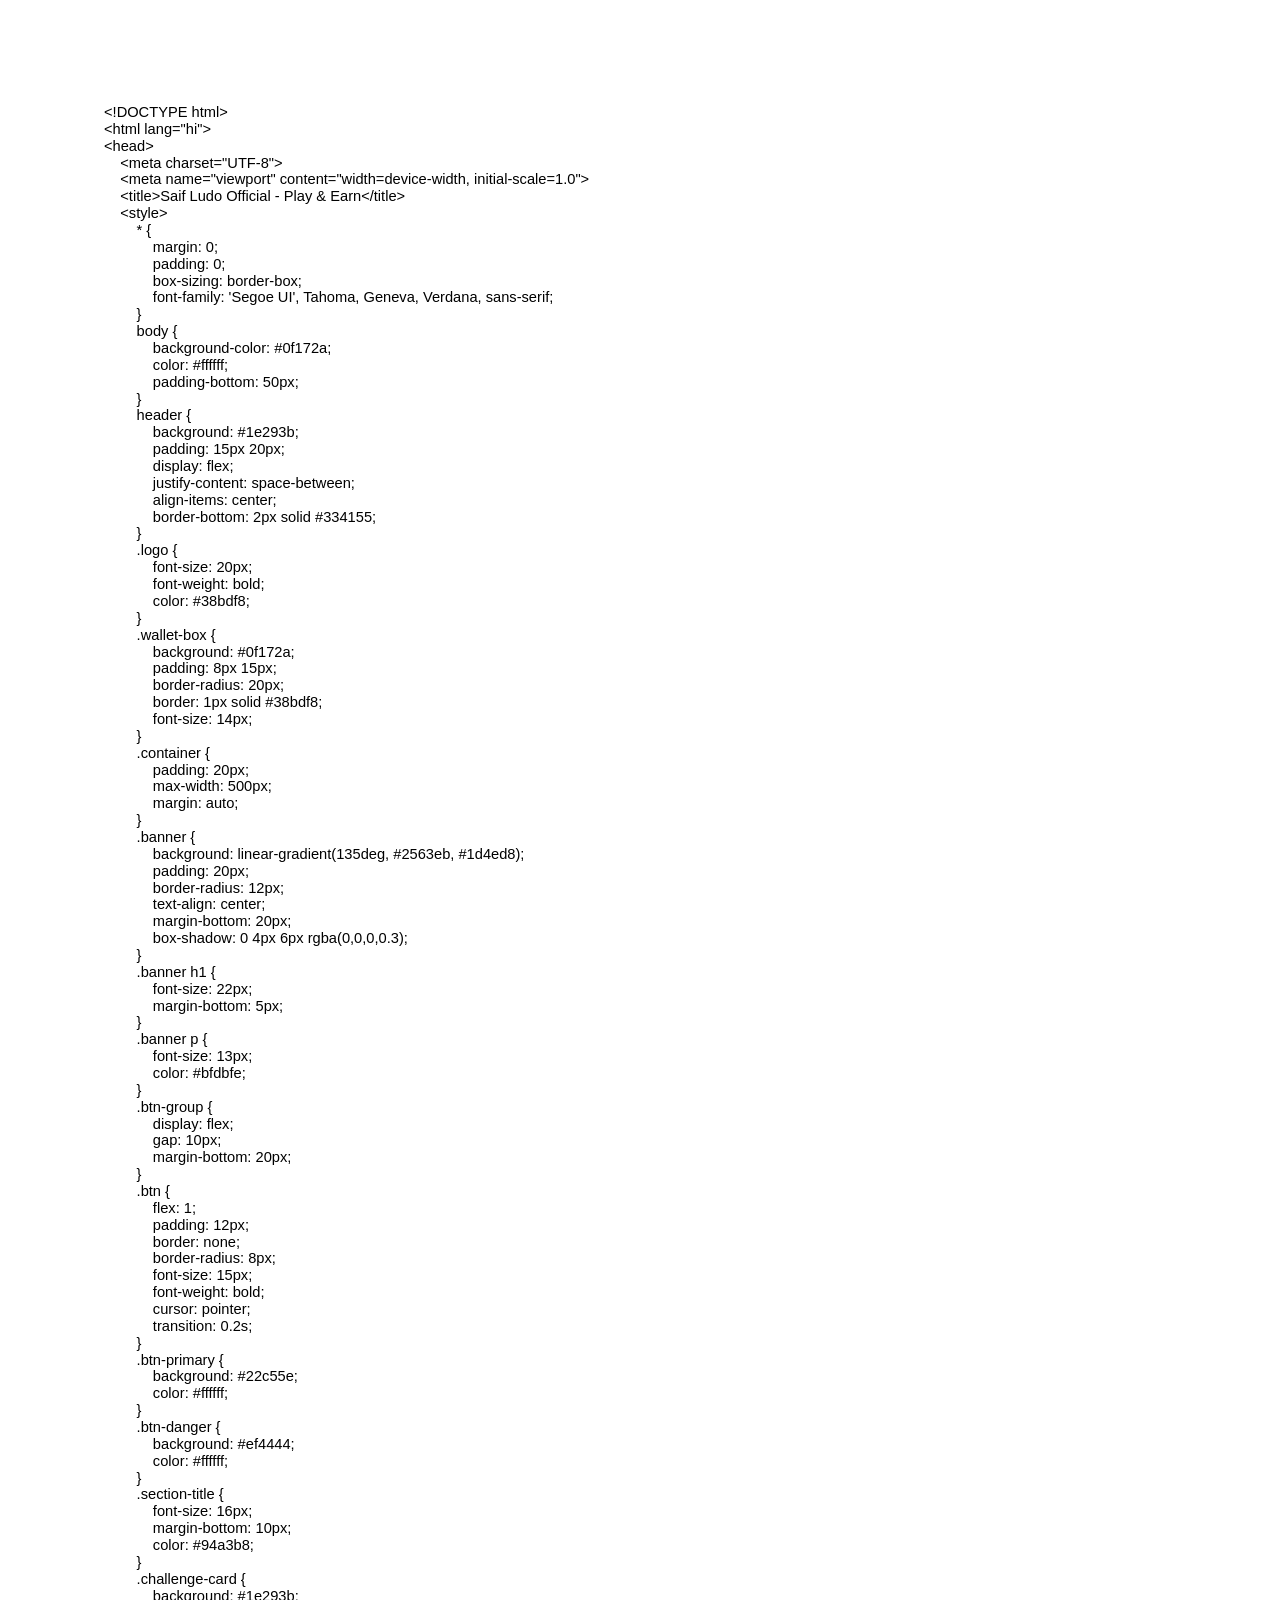
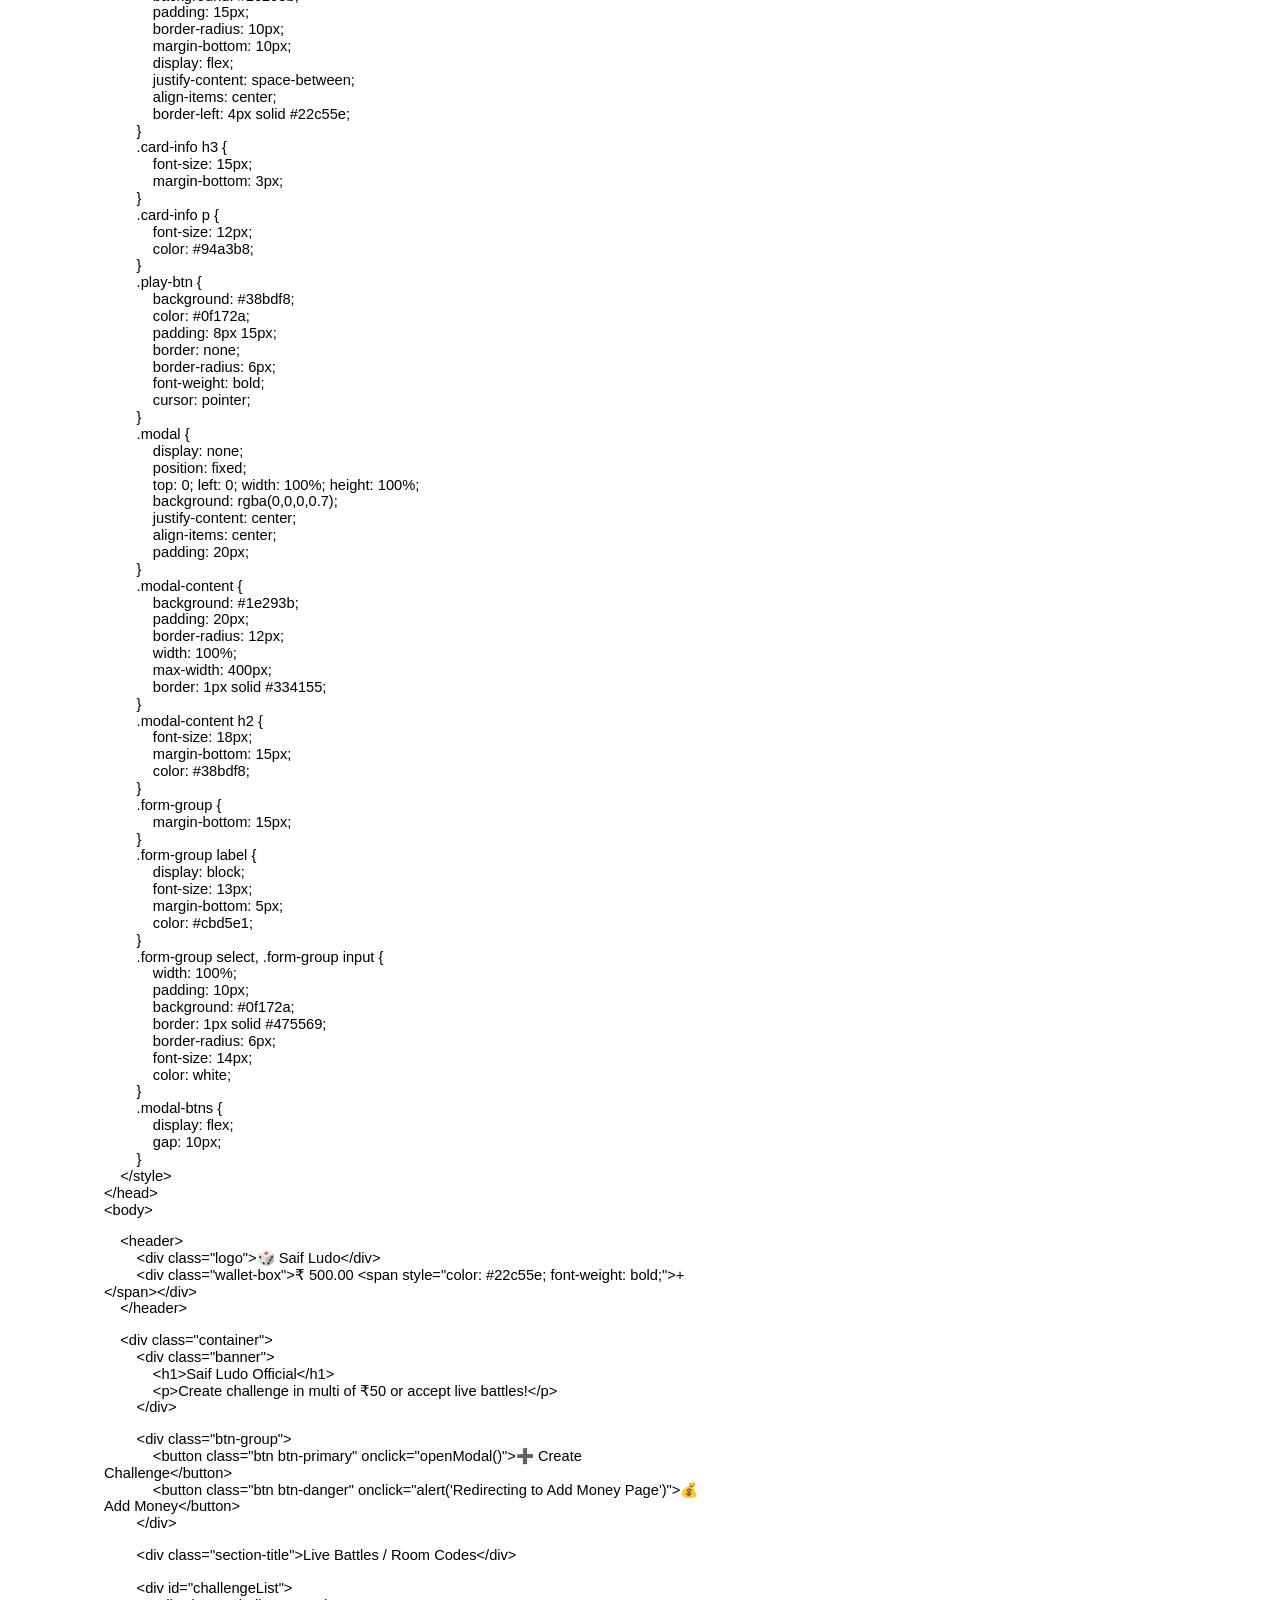
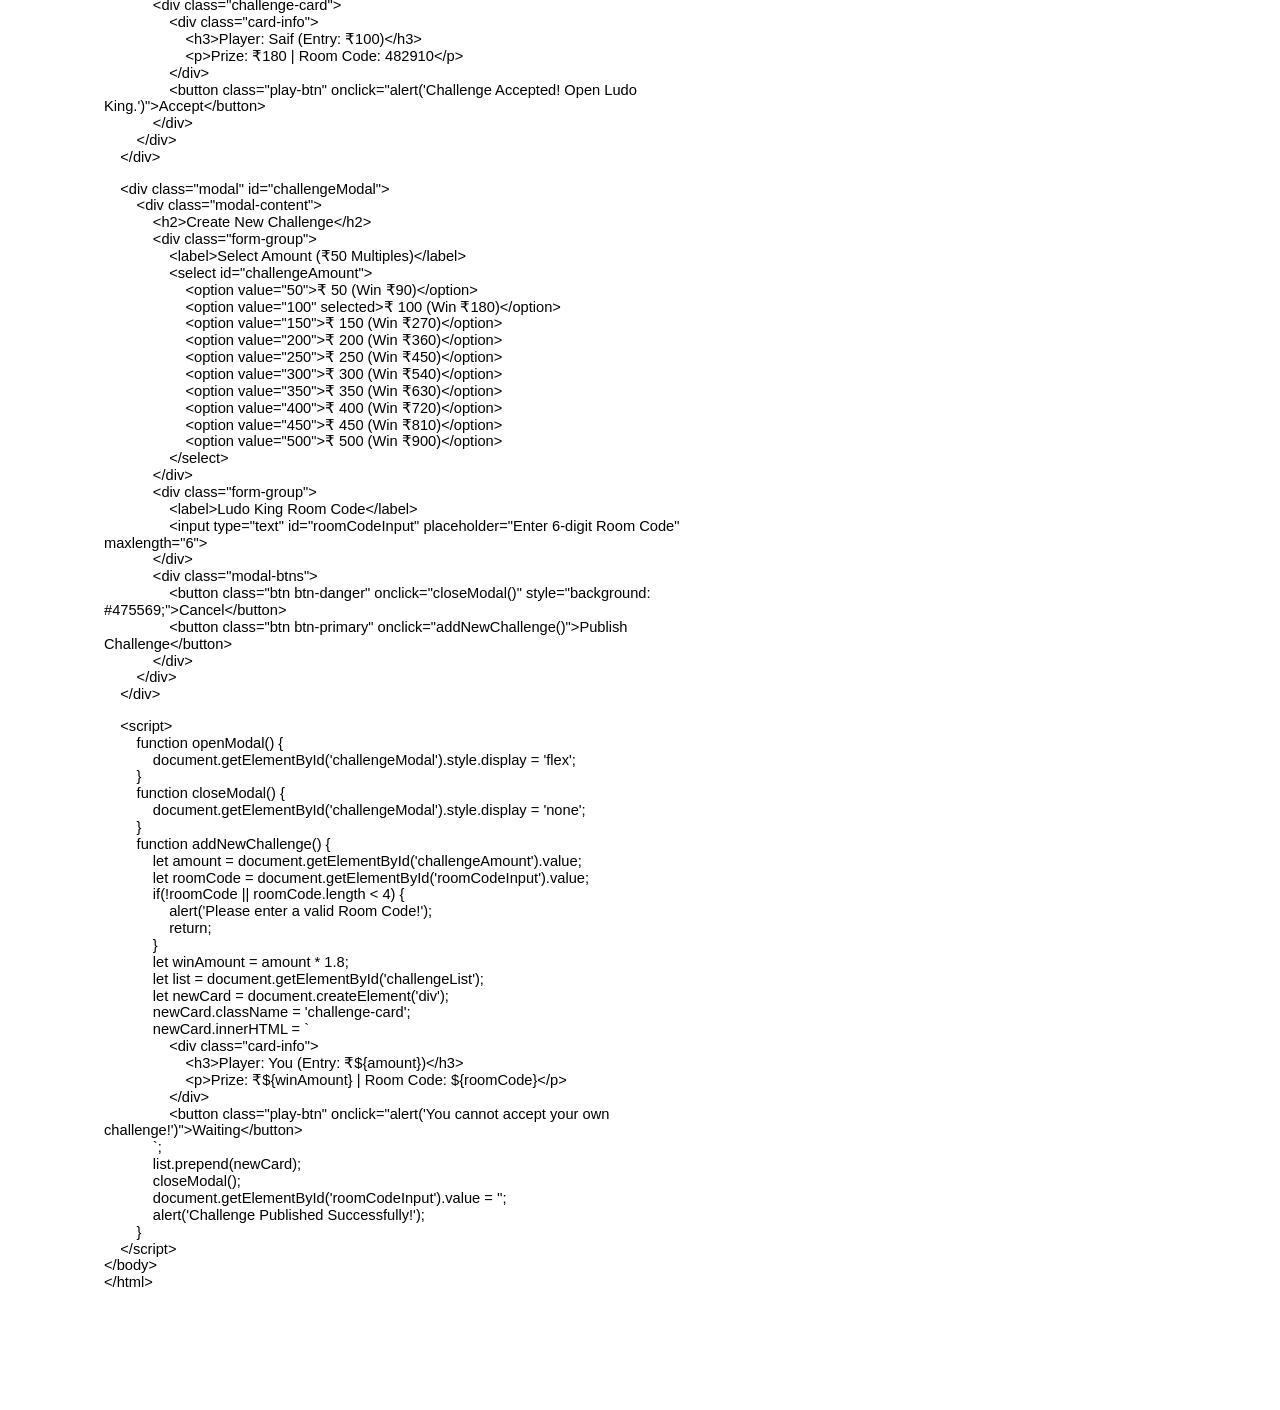
==== index.html @ 89626b3e "Add files via upload" ====
<html><head><meta content="text/html; charset=UTF-8" http-equiv="content-type"></head><body class="doc-content" style="background-color:#ffffff;max-width:451.4pt;padding:72pt 72pt 72pt 72pt"><p style="padding:0;margin:0;color:#000000;font-size:11pt;font-family:&quot;Arial&quot;;line-height:1.15;orphans:2;widows:2;text-align:left"><span style="color:#000000;font-weight:400;text-decoration:none;vertical-align:baseline;font-size:11pt;font-family:&quot;Arial&quot;;font-style:normal">&lt;!DOCTYPE html&gt;</span></p><p style="padding:0;margin:0;color:#000000;font-size:11pt;font-family:&quot;Arial&quot;;line-height:1.15;orphans:2;widows:2;text-align:left"><span style="color:#000000;font-weight:400;text-decoration:none;vertical-align:baseline;font-size:11pt;font-family:&quot;Arial&quot;;font-style:normal">&lt;html lang=&quot;hi&quot;&gt;</span></p><p style="padding:0;margin:0;color:#000000;font-size:11pt;font-family:&quot;Arial&quot;;line-height:1.15;orphans:2;widows:2;text-align:left"><span style="color:#000000;font-weight:400;text-decoration:none;vertical-align:baseline;font-size:11pt;font-family:&quot;Arial&quot;;font-style:normal">&lt;head&gt;</span></p><p style="padding:0;margin:0;color:#000000;font-size:11pt;font-family:&quot;Arial&quot;;line-height:1.15;orphans:2;widows:2;text-align:left"><span style="color:#000000;font-weight:400;text-decoration:none;vertical-align:baseline;font-size:11pt;font-family:&quot;Arial&quot;;font-style:normal">&nbsp; &nbsp; &lt;meta charset=&quot;UTF-8&quot;&gt;</span></p><p style="padding:0;margin:0;color:#000000;font-size:11pt;font-family:&quot;Arial&quot;;line-height:1.15;orphans:2;widows:2;text-align:left"><span style="color:#000000;font-weight:400;text-decoration:none;vertical-align:baseline;font-size:11pt;font-family:&quot;Arial&quot;;font-style:normal">&nbsp; &nbsp; &lt;meta name=&quot;viewport&quot; content=&quot;width=device-width, initial-scale=1.0&quot;&gt;</span></p><p style="padding:0;margin:0;color:#000000;font-size:11pt;font-family:&quot;Arial&quot;;line-height:1.15;orphans:2;widows:2;text-align:left"><span style="color:#000000;font-weight:400;text-decoration:none;vertical-align:baseline;font-size:11pt;font-family:&quot;Arial&quot;;font-style:normal">&nbsp; &nbsp; &lt;title&gt;Saif Ludo Official - Play &amp; Earn&lt;/title&gt;</span></p><p style="padding:0;margin:0;color:#000000;font-size:11pt;font-family:&quot;Arial&quot;;line-height:1.15;orphans:2;widows:2;text-align:left"><span style="color:#000000;font-weight:400;text-decoration:none;vertical-align:baseline;font-size:11pt;font-family:&quot;Arial&quot;;font-style:normal">&nbsp; &nbsp; &lt;style&gt;</span></p><p style="padding:0;margin:0;color:#000000;font-size:11pt;font-family:&quot;Arial&quot;;line-height:1.15;orphans:2;widows:2;text-align:left"><span style="color:#000000;font-weight:400;text-decoration:none;vertical-align:baseline;font-size:11pt;font-family:&quot;Arial&quot;;font-style:normal">&nbsp; &nbsp; &nbsp; &nbsp; * {</span></p><p style="padding:0;margin:0;color:#000000;font-size:11pt;font-family:&quot;Arial&quot;;line-height:1.15;orphans:2;widows:2;text-align:left"><span style="color:#000000;font-weight:400;text-decoration:none;vertical-align:baseline;font-size:11pt;font-family:&quot;Arial&quot;;font-style:normal">&nbsp; &nbsp; &nbsp; &nbsp; &nbsp; &nbsp; margin: 0;</span></p><p style="padding:0;margin:0;color:#000000;font-size:11pt;font-family:&quot;Arial&quot;;line-height:1.15;orphans:2;widows:2;text-align:left"><span style="color:#000000;font-weight:400;text-decoration:none;vertical-align:baseline;font-size:11pt;font-family:&quot;Arial&quot;;font-style:normal">&nbsp; &nbsp; &nbsp; &nbsp; &nbsp; &nbsp; padding: 0;</span></p><p style="padding:0;margin:0;color:#000000;font-size:11pt;font-family:&quot;Arial&quot;;line-height:1.15;orphans:2;widows:2;text-align:left"><span style="color:#000000;font-weight:400;text-decoration:none;vertical-align:baseline;font-size:11pt;font-family:&quot;Arial&quot;;font-style:normal">&nbsp; &nbsp; &nbsp; &nbsp; &nbsp; &nbsp; box-sizing: border-box;</span></p><p style="padding:0;margin:0;color:#000000;font-size:11pt;font-family:&quot;Arial&quot;;line-height:1.15;orphans:2;widows:2;text-align:left"><span style="color:#000000;font-weight:400;text-decoration:none;vertical-align:baseline;font-size:11pt;font-family:&quot;Arial&quot;;font-style:normal">&nbsp; &nbsp; &nbsp; &nbsp; &nbsp; &nbsp; font-family: &#39;Segoe UI&#39;, Tahoma, Geneva, Verdana, sans-serif;</span></p><p style="padding:0;margin:0;color:#000000;font-size:11pt;font-family:&quot;Arial&quot;;line-height:1.15;orphans:2;widows:2;text-align:left"><span style="color:#000000;font-weight:400;text-decoration:none;vertical-align:baseline;font-size:11pt;font-family:&quot;Arial&quot;;font-style:normal">&nbsp; &nbsp; &nbsp; &nbsp; }</span></p><p style="padding:0;margin:0;color:#000000;font-size:11pt;font-family:&quot;Arial&quot;;line-height:1.15;orphans:2;widows:2;text-align:left"><span style="color:#000000;font-weight:400;text-decoration:none;vertical-align:baseline;font-size:11pt;font-family:&quot;Arial&quot;;font-style:normal">&nbsp; &nbsp; &nbsp; &nbsp; body {</span></p><p style="padding:0;margin:0;color:#000000;font-size:11pt;font-family:&quot;Arial&quot;;line-height:1.15;orphans:2;widows:2;text-align:left"><span style="color:#000000;font-weight:400;text-decoration:none;vertical-align:baseline;font-size:11pt;font-family:&quot;Arial&quot;;font-style:normal">&nbsp; &nbsp; &nbsp; &nbsp; &nbsp; &nbsp; background-color: #0f172a;</span></p><p style="padding:0;margin:0;color:#000000;font-size:11pt;font-family:&quot;Arial&quot;;line-height:1.15;orphans:2;widows:2;text-align:left"><span style="color:#000000;font-weight:400;text-decoration:none;vertical-align:baseline;font-size:11pt;font-family:&quot;Arial&quot;;font-style:normal">&nbsp; &nbsp; &nbsp; &nbsp; &nbsp; &nbsp; color: #ffffff;</span></p><p style="padding:0;margin:0;color:#000000;font-size:11pt;font-family:&quot;Arial&quot;;line-height:1.15;orphans:2;widows:2;text-align:left"><span style="color:#000000;font-weight:400;text-decoration:none;vertical-align:baseline;font-size:11pt;font-family:&quot;Arial&quot;;font-style:normal">&nbsp; &nbsp; &nbsp; &nbsp; &nbsp; &nbsp; padding-bottom: 50px;</span></p><p style="padding:0;margin:0;color:#000000;font-size:11pt;font-family:&quot;Arial&quot;;line-height:1.15;orphans:2;widows:2;text-align:left"><span style="color:#000000;font-weight:400;text-decoration:none;vertical-align:baseline;font-size:11pt;font-family:&quot;Arial&quot;;font-style:normal">&nbsp; &nbsp; &nbsp; &nbsp; }</span></p><p style="padding:0;margin:0;color:#000000;font-size:11pt;font-family:&quot;Arial&quot;;line-height:1.15;orphans:2;widows:2;text-align:left"><span style="color:#000000;font-weight:400;text-decoration:none;vertical-align:baseline;font-size:11pt;font-family:&quot;Arial&quot;;font-style:normal">&nbsp; &nbsp; &nbsp; &nbsp; header {</span></p><p style="padding:0;margin:0;color:#000000;font-size:11pt;font-family:&quot;Arial&quot;;line-height:1.15;orphans:2;widows:2;text-align:left"><span style="color:#000000;font-weight:400;text-decoration:none;vertical-align:baseline;font-size:11pt;font-family:&quot;Arial&quot;;font-style:normal">&nbsp; &nbsp; &nbsp; &nbsp; &nbsp; &nbsp; background: #1e293b;</span></p><p style="padding:0;margin:0;color:#000000;font-size:11pt;font-family:&quot;Arial&quot;;line-height:1.15;orphans:2;widows:2;text-align:left"><span style="color:#000000;font-weight:400;text-decoration:none;vertical-align:baseline;font-size:11pt;font-family:&quot;Arial&quot;;font-style:normal">&nbsp; &nbsp; &nbsp; &nbsp; &nbsp; &nbsp; padding: 15px 20px;</span></p><p style="padding:0;margin:0;color:#000000;font-size:11pt;font-family:&quot;Arial&quot;;line-height:1.15;orphans:2;widows:2;text-align:left"><span style="color:#000000;font-weight:400;text-decoration:none;vertical-align:baseline;font-size:11pt;font-family:&quot;Arial&quot;;font-style:normal">&nbsp; &nbsp; &nbsp; &nbsp; &nbsp; &nbsp; display: flex;</span></p><p style="padding:0;margin:0;color:#000000;font-size:11pt;font-family:&quot;Arial&quot;;line-height:1.15;orphans:2;widows:2;text-align:left"><span style="color:#000000;font-weight:400;text-decoration:none;vertical-align:baseline;font-size:11pt;font-family:&quot;Arial&quot;;font-style:normal">&nbsp; &nbsp; &nbsp; &nbsp; &nbsp; &nbsp; justify-content: space-between;</span></p><p style="padding:0;margin:0;color:#000000;font-size:11pt;font-family:&quot;Arial&quot;;line-height:1.15;orphans:2;widows:2;text-align:left"><span style="color:#000000;font-weight:400;text-decoration:none;vertical-align:baseline;font-size:11pt;font-family:&quot;Arial&quot;;font-style:normal">&nbsp; &nbsp; &nbsp; &nbsp; &nbsp; &nbsp; align-items: center;</span></p><p style="padding:0;margin:0;color:#000000;font-size:11pt;font-family:&quot;Arial&quot;;line-height:1.15;orphans:2;widows:2;text-align:left"><span style="color:#000000;font-weight:400;text-decoration:none;vertical-align:baseline;font-size:11pt;font-family:&quot;Arial&quot;;font-style:normal">&nbsp; &nbsp; &nbsp; &nbsp; &nbsp; &nbsp; border-bottom: 2px solid #334155;</span></p><p style="padding:0;margin:0;color:#000000;font-size:11pt;font-family:&quot;Arial&quot;;line-height:1.15;orphans:2;widows:2;text-align:left"><span style="color:#000000;font-weight:400;text-decoration:none;vertical-align:baseline;font-size:11pt;font-family:&quot;Arial&quot;;font-style:normal">&nbsp; &nbsp; &nbsp; &nbsp; }</span></p><p style="padding:0;margin:0;color:#000000;font-size:11pt;font-family:&quot;Arial&quot;;line-height:1.15;orphans:2;widows:2;text-align:left"><span style="color:#000000;font-weight:400;text-decoration:none;vertical-align:baseline;font-size:11pt;font-family:&quot;Arial&quot;;font-style:normal">&nbsp; &nbsp; &nbsp; &nbsp; .logo {</span></p><p style="padding:0;margin:0;color:#000000;font-size:11pt;font-family:&quot;Arial&quot;;line-height:1.15;orphans:2;widows:2;text-align:left"><span style="color:#000000;font-weight:400;text-decoration:none;vertical-align:baseline;font-size:11pt;font-family:&quot;Arial&quot;;font-style:normal">&nbsp; &nbsp; &nbsp; &nbsp; &nbsp; &nbsp; font-size: 20px;</span></p><p style="padding:0;margin:0;color:#000000;font-size:11pt;font-family:&quot;Arial&quot;;line-height:1.15;orphans:2;widows:2;text-align:left"><span style="color:#000000;font-weight:400;text-decoration:none;vertical-align:baseline;font-size:11pt;font-family:&quot;Arial&quot;;font-style:normal">&nbsp; &nbsp; &nbsp; &nbsp; &nbsp; &nbsp; font-weight: bold;</span></p><p style="padding:0;margin:0;color:#000000;font-size:11pt;font-family:&quot;Arial&quot;;line-height:1.15;orphans:2;widows:2;text-align:left"><span style="color:#000000;font-weight:400;text-decoration:none;vertical-align:baseline;font-size:11pt;font-family:&quot;Arial&quot;;font-style:normal">&nbsp; &nbsp; &nbsp; &nbsp; &nbsp; &nbsp; color: #38bdf8;</span></p><p style="padding:0;margin:0;color:#000000;font-size:11pt;font-family:&quot;Arial&quot;;line-height:1.15;orphans:2;widows:2;text-align:left"><span style="color:#000000;font-weight:400;text-decoration:none;vertical-align:baseline;font-size:11pt;font-family:&quot;Arial&quot;;font-style:normal">&nbsp; &nbsp; &nbsp; &nbsp; }</span></p><p style="padding:0;margin:0;color:#000000;font-size:11pt;font-family:&quot;Arial&quot;;line-height:1.15;orphans:2;widows:2;text-align:left"><span style="color:#000000;font-weight:400;text-decoration:none;vertical-align:baseline;font-size:11pt;font-family:&quot;Arial&quot;;font-style:normal">&nbsp; &nbsp; &nbsp; &nbsp; .wallet-box {</span></p><p style="padding:0;margin:0;color:#000000;font-size:11pt;font-family:&quot;Arial&quot;;line-height:1.15;orphans:2;widows:2;text-align:left"><span style="color:#000000;font-weight:400;text-decoration:none;vertical-align:baseline;font-size:11pt;font-family:&quot;Arial&quot;;font-style:normal">&nbsp; &nbsp; &nbsp; &nbsp; &nbsp; &nbsp; background: #0f172a;</span></p><p style="padding:0;margin:0;color:#000000;font-size:11pt;font-family:&quot;Arial&quot;;line-height:1.15;orphans:2;widows:2;text-align:left"><span style="color:#000000;font-weight:400;text-decoration:none;vertical-align:baseline;font-size:11pt;font-family:&quot;Arial&quot;;font-style:normal">&nbsp; &nbsp; &nbsp; &nbsp; &nbsp; &nbsp; padding: 8px 15px;</span></p><p style="padding:0;margin:0;color:#000000;font-size:11pt;font-family:&quot;Arial&quot;;line-height:1.15;orphans:2;widows:2;text-align:left"><span style="color:#000000;font-weight:400;text-decoration:none;vertical-align:baseline;font-size:11pt;font-family:&quot;Arial&quot;;font-style:normal">&nbsp; &nbsp; &nbsp; &nbsp; &nbsp; &nbsp; border-radius: 20px;</span></p><p style="padding:0;margin:0;color:#000000;font-size:11pt;font-family:&quot;Arial&quot;;line-height:1.15;orphans:2;widows:2;text-align:left"><span style="color:#000000;font-weight:400;text-decoration:none;vertical-align:baseline;font-size:11pt;font-family:&quot;Arial&quot;;font-style:normal">&nbsp; &nbsp; &nbsp; &nbsp; &nbsp; &nbsp; border: 1px solid #38bdf8;</span></p><p style="padding:0;margin:0;color:#000000;font-size:11pt;font-family:&quot;Arial&quot;;line-height:1.15;orphans:2;widows:2;text-align:left"><span style="color:#000000;font-weight:400;text-decoration:none;vertical-align:baseline;font-size:11pt;font-family:&quot;Arial&quot;;font-style:normal">&nbsp; &nbsp; &nbsp; &nbsp; &nbsp; &nbsp; font-size: 14px;</span></p><p style="padding:0;margin:0;color:#000000;font-size:11pt;font-family:&quot;Arial&quot;;line-height:1.15;orphans:2;widows:2;text-align:left"><span style="color:#000000;font-weight:400;text-decoration:none;vertical-align:baseline;font-size:11pt;font-family:&quot;Arial&quot;;font-style:normal">&nbsp; &nbsp; &nbsp; &nbsp; }</span></p><p style="padding:0;margin:0;color:#000000;font-size:11pt;font-family:&quot;Arial&quot;;line-height:1.15;orphans:2;widows:2;text-align:left"><span style="color:#000000;font-weight:400;text-decoration:none;vertical-align:baseline;font-size:11pt;font-family:&quot;Arial&quot;;font-style:normal">&nbsp; &nbsp; &nbsp; &nbsp; .container {</span></p><p style="padding:0;margin:0;color:#000000;font-size:11pt;font-family:&quot;Arial&quot;;line-height:1.15;orphans:2;widows:2;text-align:left"><span style="color:#000000;font-weight:400;text-decoration:none;vertical-align:baseline;font-size:11pt;font-family:&quot;Arial&quot;;font-style:normal">&nbsp; &nbsp; &nbsp; &nbsp; &nbsp; &nbsp; padding: 20px;</span></p><p style="padding:0;margin:0;color:#000000;font-size:11pt;font-family:&quot;Arial&quot;;line-height:1.15;orphans:2;widows:2;text-align:left"><span style="color:#000000;font-weight:400;text-decoration:none;vertical-align:baseline;font-size:11pt;font-family:&quot;Arial&quot;;font-style:normal">&nbsp; &nbsp; &nbsp; &nbsp; &nbsp; &nbsp; max-width: 500px;</span></p><p style="padding:0;margin:0;color:#000000;font-size:11pt;font-family:&quot;Arial&quot;;line-height:1.15;orphans:2;widows:2;text-align:left"><span style="color:#000000;font-weight:400;text-decoration:none;vertical-align:baseline;font-size:11pt;font-family:&quot;Arial&quot;;font-style:normal">&nbsp; &nbsp; &nbsp; &nbsp; &nbsp; &nbsp; margin: auto;</span></p><p style="padding:0;margin:0;color:#000000;font-size:11pt;font-family:&quot;Arial&quot;;line-height:1.15;orphans:2;widows:2;text-align:left"><span style="color:#000000;font-weight:400;text-decoration:none;vertical-align:baseline;font-size:11pt;font-family:&quot;Arial&quot;;font-style:normal">&nbsp; &nbsp; &nbsp; &nbsp; }</span></p><p style="padding:0;margin:0;color:#000000;font-size:11pt;font-family:&quot;Arial&quot;;line-height:1.15;orphans:2;widows:2;text-align:left"><span style="color:#000000;font-weight:400;text-decoration:none;vertical-align:baseline;font-size:11pt;font-family:&quot;Arial&quot;;font-style:normal">&nbsp; &nbsp; &nbsp; &nbsp; .banner {</span></p><p style="padding:0;margin:0;color:#000000;font-size:11pt;font-family:&quot;Arial&quot;;line-height:1.15;orphans:2;widows:2;text-align:left"><span style="color:#000000;font-weight:400;text-decoration:none;vertical-align:baseline;font-size:11pt;font-family:&quot;Arial&quot;;font-style:normal">&nbsp; &nbsp; &nbsp; &nbsp; &nbsp; &nbsp; background: linear-gradient(135deg, #2563eb, #1d4ed8);</span></p><p style="padding:0;margin:0;color:#000000;font-size:11pt;font-family:&quot;Arial&quot;;line-height:1.15;orphans:2;widows:2;text-align:left"><span style="color:#000000;font-weight:400;text-decoration:none;vertical-align:baseline;font-size:11pt;font-family:&quot;Arial&quot;;font-style:normal">&nbsp; &nbsp; &nbsp; &nbsp; &nbsp; &nbsp; padding: 20px;</span></p><p style="padding:0;margin:0;color:#000000;font-size:11pt;font-family:&quot;Arial&quot;;line-height:1.15;orphans:2;widows:2;text-align:left"><span style="color:#000000;font-weight:400;text-decoration:none;vertical-align:baseline;font-size:11pt;font-family:&quot;Arial&quot;;font-style:normal">&nbsp; &nbsp; &nbsp; &nbsp; &nbsp; &nbsp; border-radius: 12px;</span></p><p style="padding:0;margin:0;color:#000000;font-size:11pt;font-family:&quot;Arial&quot;;line-height:1.15;orphans:2;widows:2;text-align:left"><span style="color:#000000;font-weight:400;text-decoration:none;vertical-align:baseline;font-size:11pt;font-family:&quot;Arial&quot;;font-style:normal">&nbsp; &nbsp; &nbsp; &nbsp; &nbsp; &nbsp; text-align: center;</span></p><p style="padding:0;margin:0;color:#000000;font-size:11pt;font-family:&quot;Arial&quot;;line-height:1.15;orphans:2;widows:2;text-align:left"><span style="color:#000000;font-weight:400;text-decoration:none;vertical-align:baseline;font-size:11pt;font-family:&quot;Arial&quot;;font-style:normal">&nbsp; &nbsp; &nbsp; &nbsp; &nbsp; &nbsp; margin-bottom: 20px;</span></p><p style="padding:0;margin:0;color:#000000;font-size:11pt;font-family:&quot;Arial&quot;;line-height:1.15;orphans:2;widows:2;text-align:left"><span style="color:#000000;font-weight:400;text-decoration:none;vertical-align:baseline;font-size:11pt;font-family:&quot;Arial&quot;;font-style:normal">&nbsp; &nbsp; &nbsp; &nbsp; &nbsp; &nbsp; box-shadow: 0 4px 6px rgba(0,0,0,0.3);</span></p><p style="padding:0;margin:0;color:#000000;font-size:11pt;font-family:&quot;Arial&quot;;line-height:1.15;orphans:2;widows:2;text-align:left"><span style="color:#000000;font-weight:400;text-decoration:none;vertical-align:baseline;font-size:11pt;font-family:&quot;Arial&quot;;font-style:normal">&nbsp; &nbsp; &nbsp; &nbsp; }</span></p><p style="padding:0;margin:0;color:#000000;font-size:11pt;font-family:&quot;Arial&quot;;line-height:1.15;orphans:2;widows:2;text-align:left"><span style="color:#000000;font-weight:400;text-decoration:none;vertical-align:baseline;font-size:11pt;font-family:&quot;Arial&quot;;font-style:normal">&nbsp; &nbsp; &nbsp; &nbsp; .banner h1 {</span></p><p style="padding:0;margin:0;color:#000000;font-size:11pt;font-family:&quot;Arial&quot;;line-height:1.15;orphans:2;widows:2;text-align:left"><span style="color:#000000;font-weight:400;text-decoration:none;vertical-align:baseline;font-size:11pt;font-family:&quot;Arial&quot;;font-style:normal">&nbsp; &nbsp; &nbsp; &nbsp; &nbsp; &nbsp; font-size: 22px;</span></p><p style="padding:0;margin:0;color:#000000;font-size:11pt;font-family:&quot;Arial&quot;;line-height:1.15;orphans:2;widows:2;text-align:left"><span style="color:#000000;font-weight:400;text-decoration:none;vertical-align:baseline;font-size:11pt;font-family:&quot;Arial&quot;;font-style:normal">&nbsp; &nbsp; &nbsp; &nbsp; &nbsp; &nbsp; margin-bottom: 5px;</span></p><p style="padding:0;margin:0;color:#000000;font-size:11pt;font-family:&quot;Arial&quot;;line-height:1.15;orphans:2;widows:2;text-align:left"><span style="color:#000000;font-weight:400;text-decoration:none;vertical-align:baseline;font-size:11pt;font-family:&quot;Arial&quot;;font-style:normal">&nbsp; &nbsp; &nbsp; &nbsp; }</span></p><p style="padding:0;margin:0;color:#000000;font-size:11pt;font-family:&quot;Arial&quot;;line-height:1.15;orphans:2;widows:2;text-align:left"><span style="color:#000000;font-weight:400;text-decoration:none;vertical-align:baseline;font-size:11pt;font-family:&quot;Arial&quot;;font-style:normal">&nbsp; &nbsp; &nbsp; &nbsp; .banner p {</span></p><p style="padding:0;margin:0;color:#000000;font-size:11pt;font-family:&quot;Arial&quot;;line-height:1.15;orphans:2;widows:2;text-align:left"><span style="color:#000000;font-weight:400;text-decoration:none;vertical-align:baseline;font-size:11pt;font-family:&quot;Arial&quot;;font-style:normal">&nbsp; &nbsp; &nbsp; &nbsp; &nbsp; &nbsp; font-size: 13px;</span></p><p style="padding:0;margin:0;color:#000000;font-size:11pt;font-family:&quot;Arial&quot;;line-height:1.15;orphans:2;widows:2;text-align:left"><span style="color:#000000;font-weight:400;text-decoration:none;vertical-align:baseline;font-size:11pt;font-family:&quot;Arial&quot;;font-style:normal">&nbsp; &nbsp; &nbsp; &nbsp; &nbsp; &nbsp; color: #bfdbfe;</span></p><p style="padding:0;margin:0;color:#000000;font-size:11pt;font-family:&quot;Arial&quot;;line-height:1.15;orphans:2;widows:2;text-align:left"><span style="color:#000000;font-weight:400;text-decoration:none;vertical-align:baseline;font-size:11pt;font-family:&quot;Arial&quot;;font-style:normal">&nbsp; &nbsp; &nbsp; &nbsp; }</span></p><p style="padding:0;margin:0;color:#000000;font-size:11pt;font-family:&quot;Arial&quot;;line-height:1.15;orphans:2;widows:2;text-align:left"><span style="color:#000000;font-weight:400;text-decoration:none;vertical-align:baseline;font-size:11pt;font-family:&quot;Arial&quot;;font-style:normal">&nbsp; &nbsp; &nbsp; &nbsp; .btn-group {</span></p><p style="padding:0;margin:0;color:#000000;font-size:11pt;font-family:&quot;Arial&quot;;line-height:1.15;orphans:2;widows:2;text-align:left"><span style="color:#000000;font-weight:400;text-decoration:none;vertical-align:baseline;font-size:11pt;font-family:&quot;Arial&quot;;font-style:normal">&nbsp; &nbsp; &nbsp; &nbsp; &nbsp; &nbsp; display: flex;</span></p><p style="padding:0;margin:0;color:#000000;font-size:11pt;font-family:&quot;Arial&quot;;line-height:1.15;orphans:2;widows:2;text-align:left"><span style="color:#000000;font-weight:400;text-decoration:none;vertical-align:baseline;font-size:11pt;font-family:&quot;Arial&quot;;font-style:normal">&nbsp; &nbsp; &nbsp; &nbsp; &nbsp; &nbsp; gap: 10px;</span></p><p style="padding:0;margin:0;color:#000000;font-size:11pt;font-family:&quot;Arial&quot;;line-height:1.15;orphans:2;widows:2;text-align:left"><span style="color:#000000;font-weight:400;text-decoration:none;vertical-align:baseline;font-size:11pt;font-family:&quot;Arial&quot;;font-style:normal">&nbsp; &nbsp; &nbsp; &nbsp; &nbsp; &nbsp; margin-bottom: 20px;</span></p><p style="padding:0;margin:0;color:#000000;font-size:11pt;font-family:&quot;Arial&quot;;line-height:1.15;orphans:2;widows:2;text-align:left"><span style="color:#000000;font-weight:400;text-decoration:none;vertical-align:baseline;font-size:11pt;font-family:&quot;Arial&quot;;font-style:normal">&nbsp; &nbsp; &nbsp; &nbsp; }</span></p><p style="padding:0;margin:0;color:#000000;font-size:11pt;font-family:&quot;Arial&quot;;line-height:1.15;orphans:2;widows:2;text-align:left"><span style="color:#000000;font-weight:400;text-decoration:none;vertical-align:baseline;font-size:11pt;font-family:&quot;Arial&quot;;font-style:normal">&nbsp; &nbsp; &nbsp; &nbsp; .btn {</span></p><p style="padding:0;margin:0;color:#000000;font-size:11pt;font-family:&quot;Arial&quot;;line-height:1.15;orphans:2;widows:2;text-align:left"><span style="color:#000000;font-weight:400;text-decoration:none;vertical-align:baseline;font-size:11pt;font-family:&quot;Arial&quot;;font-style:normal">&nbsp; &nbsp; &nbsp; &nbsp; &nbsp; &nbsp; flex: 1;</span></p><p style="padding:0;margin:0;color:#000000;font-size:11pt;font-family:&quot;Arial&quot;;line-height:1.15;orphans:2;widows:2;text-align:left"><span style="color:#000000;font-weight:400;text-decoration:none;vertical-align:baseline;font-size:11pt;font-family:&quot;Arial&quot;;font-style:normal">&nbsp; &nbsp; &nbsp; &nbsp; &nbsp; &nbsp; padding: 12px;</span></p><p style="padding:0;margin:0;color:#000000;font-size:11pt;font-family:&quot;Arial&quot;;line-height:1.15;orphans:2;widows:2;text-align:left"><span style="color:#000000;font-weight:400;text-decoration:none;vertical-align:baseline;font-size:11pt;font-family:&quot;Arial&quot;;font-style:normal">&nbsp; &nbsp; &nbsp; &nbsp; &nbsp; &nbsp; border: none;</span></p><p style="padding:0;margin:0;color:#000000;font-size:11pt;font-family:&quot;Arial&quot;;line-height:1.15;orphans:2;widows:2;text-align:left"><span style="color:#000000;font-weight:400;text-decoration:none;vertical-align:baseline;font-size:11pt;font-family:&quot;Arial&quot;;font-style:normal">&nbsp; &nbsp; &nbsp; &nbsp; &nbsp; &nbsp; border-radius: 8px;</span></p><p style="padding:0;margin:0;color:#000000;font-size:11pt;font-family:&quot;Arial&quot;;line-height:1.15;orphans:2;widows:2;text-align:left"><span style="color:#000000;font-weight:400;text-decoration:none;vertical-align:baseline;font-size:11pt;font-family:&quot;Arial&quot;;font-style:normal">&nbsp; &nbsp; &nbsp; &nbsp; &nbsp; &nbsp; font-size: 15px;</span></p><p style="padding:0;margin:0;color:#000000;font-size:11pt;font-family:&quot;Arial&quot;;line-height:1.15;orphans:2;widows:2;text-align:left"><span style="color:#000000;font-weight:400;text-decoration:none;vertical-align:baseline;font-size:11pt;font-family:&quot;Arial&quot;;font-style:normal">&nbsp; &nbsp; &nbsp; &nbsp; &nbsp; &nbsp; font-weight: bold;</span></p><p style="padding:0;margin:0;color:#000000;font-size:11pt;font-family:&quot;Arial&quot;;line-height:1.15;orphans:2;widows:2;text-align:left"><span style="color:#000000;font-weight:400;text-decoration:none;vertical-align:baseline;font-size:11pt;font-family:&quot;Arial&quot;;font-style:normal">&nbsp; &nbsp; &nbsp; &nbsp; &nbsp; &nbsp; cursor: pointer;</span></p><p style="padding:0;margin:0;color:#000000;font-size:11pt;font-family:&quot;Arial&quot;;line-height:1.15;orphans:2;widows:2;text-align:left"><span style="color:#000000;font-weight:400;text-decoration:none;vertical-align:baseline;font-size:11pt;font-family:&quot;Arial&quot;;font-style:normal">&nbsp; &nbsp; &nbsp; &nbsp; &nbsp; &nbsp; transition: 0.2s;</span></p><p style="padding:0;margin:0;color:#000000;font-size:11pt;font-family:&quot;Arial&quot;;line-height:1.15;orphans:2;widows:2;text-align:left"><span style="color:#000000;font-weight:400;text-decoration:none;vertical-align:baseline;font-size:11pt;font-family:&quot;Arial&quot;;font-style:normal">&nbsp; &nbsp; &nbsp; &nbsp; }</span></p><p style="padding:0;margin:0;color:#000000;font-size:11pt;font-family:&quot;Arial&quot;;line-height:1.15;orphans:2;widows:2;text-align:left"><span style="color:#000000;font-weight:400;text-decoration:none;vertical-align:baseline;font-size:11pt;font-family:&quot;Arial&quot;;font-style:normal">&nbsp; &nbsp; &nbsp; &nbsp; .btn-primary {</span></p><p style="padding:0;margin:0;color:#000000;font-size:11pt;font-family:&quot;Arial&quot;;line-height:1.15;orphans:2;widows:2;text-align:left"><span style="color:#000000;font-weight:400;text-decoration:none;vertical-align:baseline;font-size:11pt;font-family:&quot;Arial&quot;;font-style:normal">&nbsp; &nbsp; &nbsp; &nbsp; &nbsp; &nbsp; background: #22c55e;</span></p><p style="padding:0;margin:0;color:#000000;font-size:11pt;font-family:&quot;Arial&quot;;line-height:1.15;orphans:2;widows:2;text-align:left"><span style="color:#000000;font-weight:400;text-decoration:none;vertical-align:baseline;font-size:11pt;font-family:&quot;Arial&quot;;font-style:normal">&nbsp; &nbsp; &nbsp; &nbsp; &nbsp; &nbsp; color: #ffffff;</span></p><p style="padding:0;margin:0;color:#000000;font-size:11pt;font-family:&quot;Arial&quot;;line-height:1.15;orphans:2;widows:2;text-align:left"><span style="color:#000000;font-weight:400;text-decoration:none;vertical-align:baseline;font-size:11pt;font-family:&quot;Arial&quot;;font-style:normal">&nbsp; &nbsp; &nbsp; &nbsp; }</span></p><p style="padding:0;margin:0;color:#000000;font-size:11pt;font-family:&quot;Arial&quot;;line-height:1.15;orphans:2;widows:2;text-align:left"><span style="color:#000000;font-weight:400;text-decoration:none;vertical-align:baseline;font-size:11pt;font-family:&quot;Arial&quot;;font-style:normal">&nbsp; &nbsp; &nbsp; &nbsp; .btn-danger {</span></p><p style="padding:0;margin:0;color:#000000;font-size:11pt;font-family:&quot;Arial&quot;;line-height:1.15;orphans:2;widows:2;text-align:left"><span style="color:#000000;font-weight:400;text-decoration:none;vertical-align:baseline;font-size:11pt;font-family:&quot;Arial&quot;;font-style:normal">&nbsp; &nbsp; &nbsp; &nbsp; &nbsp; &nbsp; background: #ef4444;</span></p><p style="padding:0;margin:0;color:#000000;font-size:11pt;font-family:&quot;Arial&quot;;line-height:1.15;orphans:2;widows:2;text-align:left"><span style="color:#000000;font-weight:400;text-decoration:none;vertical-align:baseline;font-size:11pt;font-family:&quot;Arial&quot;;font-style:normal">&nbsp; &nbsp; &nbsp; &nbsp; &nbsp; &nbsp; color: #ffffff;</span></p><p style="padding:0;margin:0;color:#000000;font-size:11pt;font-family:&quot;Arial&quot;;line-height:1.15;orphans:2;widows:2;text-align:left"><span style="color:#000000;font-weight:400;text-decoration:none;vertical-align:baseline;font-size:11pt;font-family:&quot;Arial&quot;;font-style:normal">&nbsp; &nbsp; &nbsp; &nbsp; }</span></p><p style="padding:0;margin:0;color:#000000;font-size:11pt;font-family:&quot;Arial&quot;;line-height:1.15;orphans:2;widows:2;text-align:left"><span style="color:#000000;font-weight:400;text-decoration:none;vertical-align:baseline;font-size:11pt;font-family:&quot;Arial&quot;;font-style:normal">&nbsp; &nbsp; &nbsp; &nbsp; .section-title {</span></p><p style="padding:0;margin:0;color:#000000;font-size:11pt;font-family:&quot;Arial&quot;;line-height:1.15;orphans:2;widows:2;text-align:left"><span style="color:#000000;font-weight:400;text-decoration:none;vertical-align:baseline;font-size:11pt;font-family:&quot;Arial&quot;;font-style:normal">&nbsp; &nbsp; &nbsp; &nbsp; &nbsp; &nbsp; font-size: 16px;</span></p><p style="padding:0;margin:0;color:#000000;font-size:11pt;font-family:&quot;Arial&quot;;line-height:1.15;orphans:2;widows:2;text-align:left"><span style="color:#000000;font-weight:400;text-decoration:none;vertical-align:baseline;font-size:11pt;font-family:&quot;Arial&quot;;font-style:normal">&nbsp; &nbsp; &nbsp; &nbsp; &nbsp; &nbsp; margin-bottom: 10px;</span></p><p style="padding:0;margin:0;color:#000000;font-size:11pt;font-family:&quot;Arial&quot;;line-height:1.15;orphans:2;widows:2;text-align:left"><span style="color:#000000;font-weight:400;text-decoration:none;vertical-align:baseline;font-size:11pt;font-family:&quot;Arial&quot;;font-style:normal">&nbsp; &nbsp; &nbsp; &nbsp; &nbsp; &nbsp; color: #94a3b8;</span></p><p style="padding:0;margin:0;color:#000000;font-size:11pt;font-family:&quot;Arial&quot;;line-height:1.15;orphans:2;widows:2;text-align:left"><span style="color:#000000;font-weight:400;text-decoration:none;vertical-align:baseline;font-size:11pt;font-family:&quot;Arial&quot;;font-style:normal">&nbsp; &nbsp; &nbsp; &nbsp; }</span></p><p style="padding:0;margin:0;color:#000000;font-size:11pt;font-family:&quot;Arial&quot;;line-height:1.15;orphans:2;widows:2;text-align:left"><span style="color:#000000;font-weight:400;text-decoration:none;vertical-align:baseline;font-size:11pt;font-family:&quot;Arial&quot;;font-style:normal">&nbsp; &nbsp; &nbsp; &nbsp; .challenge-card {</span></p><p style="padding:0;margin:0;color:#000000;font-size:11pt;font-family:&quot;Arial&quot;;line-height:1.15;orphans:2;widows:2;text-align:left"><span style="color:#000000;font-weight:400;text-decoration:none;vertical-align:baseline;font-size:11pt;font-family:&quot;Arial&quot;;font-style:normal">&nbsp; &nbsp; &nbsp; &nbsp; &nbsp; &nbsp; background: #1e293b;</span></p><p style="padding:0;margin:0;color:#000000;font-size:11pt;font-family:&quot;Arial&quot;;line-height:1.15;orphans:2;widows:2;text-align:left"><span style="color:#000000;font-weight:400;text-decoration:none;vertical-align:baseline;font-size:11pt;font-family:&quot;Arial&quot;;font-style:normal">&nbsp; &nbsp; &nbsp; &nbsp; &nbsp; &nbsp; padding: 15px;</span></p><p style="padding:0;margin:0;color:#000000;font-size:11pt;font-family:&quot;Arial&quot;;line-height:1.15;orphans:2;widows:2;text-align:left"><span style="color:#000000;font-weight:400;text-decoration:none;vertical-align:baseline;font-size:11pt;font-family:&quot;Arial&quot;;font-style:normal">&nbsp; &nbsp; &nbsp; &nbsp; &nbsp; &nbsp; border-radius: 10px;</span></p><p style="padding:0;margin:0;color:#000000;font-size:11pt;font-family:&quot;Arial&quot;;line-height:1.15;orphans:2;widows:2;text-align:left"><span style="color:#000000;font-weight:400;text-decoration:none;vertical-align:baseline;font-size:11pt;font-family:&quot;Arial&quot;;font-style:normal">&nbsp; &nbsp; &nbsp; &nbsp; &nbsp; &nbsp; margin-bottom: 10px;</span></p><p style="padding:0;margin:0;color:#000000;font-size:11pt;font-family:&quot;Arial&quot;;line-height:1.15;orphans:2;widows:2;text-align:left"><span style="color:#000000;font-weight:400;text-decoration:none;vertical-align:baseline;font-size:11pt;font-family:&quot;Arial&quot;;font-style:normal">&nbsp; &nbsp; &nbsp; &nbsp; &nbsp; &nbsp; display: flex;</span></p><p style="padding:0;margin:0;color:#000000;font-size:11pt;font-family:&quot;Arial&quot;;line-height:1.15;orphans:2;widows:2;text-align:left"><span style="color:#000000;font-weight:400;text-decoration:none;vertical-align:baseline;font-size:11pt;font-family:&quot;Arial&quot;;font-style:normal">&nbsp; &nbsp; &nbsp; &nbsp; &nbsp; &nbsp; justify-content: space-between;</span></p><p style="padding:0;margin:0;color:#000000;font-size:11pt;font-family:&quot;Arial&quot;;line-height:1.15;orphans:2;widows:2;text-align:left"><span style="color:#000000;font-weight:400;text-decoration:none;vertical-align:baseline;font-size:11pt;font-family:&quot;Arial&quot;;font-style:normal">&nbsp; &nbsp; &nbsp; &nbsp; &nbsp; &nbsp; align-items: center;</span></p><p style="padding:0;margin:0;color:#000000;font-size:11pt;font-family:&quot;Arial&quot;;line-height:1.15;orphans:2;widows:2;text-align:left"><span style="color:#000000;font-weight:400;text-decoration:none;vertical-align:baseline;font-size:11pt;font-family:&quot;Arial&quot;;font-style:normal">&nbsp; &nbsp; &nbsp; &nbsp; &nbsp; &nbsp; border-left: 4px solid #22c55e;</span></p><p style="padding:0;margin:0;color:#000000;font-size:11pt;font-family:&quot;Arial&quot;;line-height:1.15;orphans:2;widows:2;text-align:left"><span style="color:#000000;font-weight:400;text-decoration:none;vertical-align:baseline;font-size:11pt;font-family:&quot;Arial&quot;;font-style:normal">&nbsp; &nbsp; &nbsp; &nbsp; }</span></p><p style="padding:0;margin:0;color:#000000;font-size:11pt;font-family:&quot;Arial&quot;;line-height:1.15;orphans:2;widows:2;text-align:left"><span style="color:#000000;font-weight:400;text-decoration:none;vertical-align:baseline;font-size:11pt;font-family:&quot;Arial&quot;;font-style:normal">&nbsp; &nbsp; &nbsp; &nbsp; .card-info h3 {</span></p><p style="padding:0;margin:0;color:#000000;font-size:11pt;font-family:&quot;Arial&quot;;line-height:1.15;orphans:2;widows:2;text-align:left"><span style="color:#000000;font-weight:400;text-decoration:none;vertical-align:baseline;font-size:11pt;font-family:&quot;Arial&quot;;font-style:normal">&nbsp; &nbsp; &nbsp; &nbsp; &nbsp; &nbsp; font-size: 15px;</span></p><p style="padding:0;margin:0;color:#000000;font-size:11pt;font-family:&quot;Arial&quot;;line-height:1.15;orphans:2;widows:2;text-align:left"><span style="color:#000000;font-weight:400;text-decoration:none;vertical-align:baseline;font-size:11pt;font-family:&quot;Arial&quot;;font-style:normal">&nbsp; &nbsp; &nbsp; &nbsp; &nbsp; &nbsp; margin-bottom: 3px;</span></p><p style="padding:0;margin:0;color:#000000;font-size:11pt;font-family:&quot;Arial&quot;;line-height:1.15;orphans:2;widows:2;text-align:left"><span style="color:#000000;font-weight:400;text-decoration:none;vertical-align:baseline;font-size:11pt;font-family:&quot;Arial&quot;;font-style:normal">&nbsp; &nbsp; &nbsp; &nbsp; }</span></p><p style="padding:0;margin:0;color:#000000;font-size:11pt;font-family:&quot;Arial&quot;;line-height:1.15;orphans:2;widows:2;text-align:left"><span style="color:#000000;font-weight:400;text-decoration:none;vertical-align:baseline;font-size:11pt;font-family:&quot;Arial&quot;;font-style:normal">&nbsp; &nbsp; &nbsp; &nbsp; .card-info p {</span></p><p style="padding:0;margin:0;color:#000000;font-size:11pt;font-family:&quot;Arial&quot;;line-height:1.15;orphans:2;widows:2;text-align:left"><span style="color:#000000;font-weight:400;text-decoration:none;vertical-align:baseline;font-size:11pt;font-family:&quot;Arial&quot;;font-style:normal">&nbsp; &nbsp; &nbsp; &nbsp; &nbsp; &nbsp; font-size: 12px;</span></p><p style="padding:0;margin:0;color:#000000;font-size:11pt;font-family:&quot;Arial&quot;;line-height:1.15;orphans:2;widows:2;text-align:left"><span style="color:#000000;font-weight:400;text-decoration:none;vertical-align:baseline;font-size:11pt;font-family:&quot;Arial&quot;;font-style:normal">&nbsp; &nbsp; &nbsp; &nbsp; &nbsp; &nbsp; color: #94a3b8;</span></p><p style="padding:0;margin:0;color:#000000;font-size:11pt;font-family:&quot;Arial&quot;;line-height:1.15;orphans:2;widows:2;text-align:left"><span style="color:#000000;font-weight:400;text-decoration:none;vertical-align:baseline;font-size:11pt;font-family:&quot;Arial&quot;;font-style:normal">&nbsp; &nbsp; &nbsp; &nbsp; }</span></p><p style="padding:0;margin:0;color:#000000;font-size:11pt;font-family:&quot;Arial&quot;;line-height:1.15;orphans:2;widows:2;text-align:left"><span style="color:#000000;font-weight:400;text-decoration:none;vertical-align:baseline;font-size:11pt;font-family:&quot;Arial&quot;;font-style:normal">&nbsp; &nbsp; &nbsp; &nbsp; .play-btn {</span></p><p style="padding:0;margin:0;color:#000000;font-size:11pt;font-family:&quot;Arial&quot;;line-height:1.15;orphans:2;widows:2;text-align:left"><span style="color:#000000;font-weight:400;text-decoration:none;vertical-align:baseline;font-size:11pt;font-family:&quot;Arial&quot;;font-style:normal">&nbsp; &nbsp; &nbsp; &nbsp; &nbsp; &nbsp; background: #38bdf8;</span></p><p style="padding:0;margin:0;color:#000000;font-size:11pt;font-family:&quot;Arial&quot;;line-height:1.15;orphans:2;widows:2;text-align:left"><span style="color:#000000;font-weight:400;text-decoration:none;vertical-align:baseline;font-size:11pt;font-family:&quot;Arial&quot;;font-style:normal">&nbsp; &nbsp; &nbsp; &nbsp; &nbsp; &nbsp; color: #0f172a;</span></p><p style="padding:0;margin:0;color:#000000;font-size:11pt;font-family:&quot;Arial&quot;;line-height:1.15;orphans:2;widows:2;text-align:left"><span style="color:#000000;font-weight:400;text-decoration:none;vertical-align:baseline;font-size:11pt;font-family:&quot;Arial&quot;;font-style:normal">&nbsp; &nbsp; &nbsp; &nbsp; &nbsp; &nbsp; padding: 8px 15px;</span></p><p style="padding:0;margin:0;color:#000000;font-size:11pt;font-family:&quot;Arial&quot;;line-height:1.15;orphans:2;widows:2;text-align:left"><span style="color:#000000;font-weight:400;text-decoration:none;vertical-align:baseline;font-size:11pt;font-family:&quot;Arial&quot;;font-style:normal">&nbsp; &nbsp; &nbsp; &nbsp; &nbsp; &nbsp; border: none;</span></p><p style="padding:0;margin:0;color:#000000;font-size:11pt;font-family:&quot;Arial&quot;;line-height:1.15;orphans:2;widows:2;text-align:left"><span style="color:#000000;font-weight:400;text-decoration:none;vertical-align:baseline;font-size:11pt;font-family:&quot;Arial&quot;;font-style:normal">&nbsp; &nbsp; &nbsp; &nbsp; &nbsp; &nbsp; border-radius: 6px;</span></p><p style="padding:0;margin:0;color:#000000;font-size:11pt;font-family:&quot;Arial&quot;;line-height:1.15;orphans:2;widows:2;text-align:left"><span style="color:#000000;font-weight:400;text-decoration:none;vertical-align:baseline;font-size:11pt;font-family:&quot;Arial&quot;;font-style:normal">&nbsp; &nbsp; &nbsp; &nbsp; &nbsp; &nbsp; font-weight: bold;</span></p><p style="padding:0;margin:0;color:#000000;font-size:11pt;font-family:&quot;Arial&quot;;line-height:1.15;orphans:2;widows:2;text-align:left"><span style="color:#000000;font-weight:400;text-decoration:none;vertical-align:baseline;font-size:11pt;font-family:&quot;Arial&quot;;font-style:normal">&nbsp; &nbsp; &nbsp; &nbsp; &nbsp; &nbsp; cursor: pointer;</span></p><p style="padding:0;margin:0;color:#000000;font-size:11pt;font-family:&quot;Arial&quot;;line-height:1.15;orphans:2;widows:2;text-align:left"><span style="color:#000000;font-weight:400;text-decoration:none;vertical-align:baseline;font-size:11pt;font-family:&quot;Arial&quot;;font-style:normal">&nbsp; &nbsp; &nbsp; &nbsp; }</span></p><p style="padding:0;margin:0;color:#000000;font-size:11pt;font-family:&quot;Arial&quot;;line-height:1.15;orphans:2;widows:2;text-align:left"><span style="color:#000000;font-weight:400;text-decoration:none;vertical-align:baseline;font-size:11pt;font-family:&quot;Arial&quot;;font-style:normal">&nbsp; &nbsp; &nbsp; &nbsp; .modal {</span></p><p style="padding:0;margin:0;color:#000000;font-size:11pt;font-family:&quot;Arial&quot;;line-height:1.15;orphans:2;widows:2;text-align:left"><span style="color:#000000;font-weight:400;text-decoration:none;vertical-align:baseline;font-size:11pt;font-family:&quot;Arial&quot;;font-style:normal">&nbsp; &nbsp; &nbsp; &nbsp; &nbsp; &nbsp; display: none;</span></p><p style="padding:0;margin:0;color:#000000;font-size:11pt;font-family:&quot;Arial&quot;;line-height:1.15;orphans:2;widows:2;text-align:left"><span style="color:#000000;font-weight:400;text-decoration:none;vertical-align:baseline;font-size:11pt;font-family:&quot;Arial&quot;;font-style:normal">&nbsp; &nbsp; &nbsp; &nbsp; &nbsp; &nbsp; position: fixed;</span></p><p style="padding:0;margin:0;color:#000000;font-size:11pt;font-family:&quot;Arial&quot;;line-height:1.15;orphans:2;widows:2;text-align:left"><span style="color:#000000;font-weight:400;text-decoration:none;vertical-align:baseline;font-size:11pt;font-family:&quot;Arial&quot;;font-style:normal">&nbsp; &nbsp; &nbsp; &nbsp; &nbsp; &nbsp; top: 0; left: 0; width: 100%; height: 100%;</span></p><p style="padding:0;margin:0;color:#000000;font-size:11pt;font-family:&quot;Arial&quot;;line-height:1.15;orphans:2;widows:2;text-align:left"><span style="color:#000000;font-weight:400;text-decoration:none;vertical-align:baseline;font-size:11pt;font-family:&quot;Arial&quot;;font-style:normal">&nbsp; &nbsp; &nbsp; &nbsp; &nbsp; &nbsp; background: rgba(0,0,0,0.7);</span></p><p style="padding:0;margin:0;color:#000000;font-size:11pt;font-family:&quot;Arial&quot;;line-height:1.15;orphans:2;widows:2;text-align:left"><span style="color:#000000;font-weight:400;text-decoration:none;vertical-align:baseline;font-size:11pt;font-family:&quot;Arial&quot;;font-style:normal">&nbsp; &nbsp; &nbsp; &nbsp; &nbsp; &nbsp; justify-content: center;</span></p><p style="padding:0;margin:0;color:#000000;font-size:11pt;font-family:&quot;Arial&quot;;line-height:1.15;orphans:2;widows:2;text-align:left"><span style="color:#000000;font-weight:400;text-decoration:none;vertical-align:baseline;font-size:11pt;font-family:&quot;Arial&quot;;font-style:normal">&nbsp; &nbsp; &nbsp; &nbsp; &nbsp; &nbsp; align-items: center;</span></p><p style="padding:0;margin:0;color:#000000;font-size:11pt;font-family:&quot;Arial&quot;;line-height:1.15;orphans:2;widows:2;text-align:left"><span style="color:#000000;font-weight:400;text-decoration:none;vertical-align:baseline;font-size:11pt;font-family:&quot;Arial&quot;;font-style:normal">&nbsp; &nbsp; &nbsp; &nbsp; &nbsp; &nbsp; padding: 20px;</span></p><p style="padding:0;margin:0;color:#000000;font-size:11pt;font-family:&quot;Arial&quot;;line-height:1.15;orphans:2;widows:2;text-align:left"><span style="color:#000000;font-weight:400;text-decoration:none;vertical-align:baseline;font-size:11pt;font-family:&quot;Arial&quot;;font-style:normal">&nbsp; &nbsp; &nbsp; &nbsp; }</span></p><p style="padding:0;margin:0;color:#000000;font-size:11pt;font-family:&quot;Arial&quot;;line-height:1.15;orphans:2;widows:2;text-align:left"><span style="color:#000000;font-weight:400;text-decoration:none;vertical-align:baseline;font-size:11pt;font-family:&quot;Arial&quot;;font-style:normal">&nbsp; &nbsp; &nbsp; &nbsp; .modal-content {</span></p><p style="padding:0;margin:0;color:#000000;font-size:11pt;font-family:&quot;Arial&quot;;line-height:1.15;orphans:2;widows:2;text-align:left"><span style="color:#000000;font-weight:400;text-decoration:none;vertical-align:baseline;font-size:11pt;font-family:&quot;Arial&quot;;font-style:normal">&nbsp; &nbsp; &nbsp; &nbsp; &nbsp; &nbsp; background: #1e293b;</span></p><p style="padding:0;margin:0;color:#000000;font-size:11pt;font-family:&quot;Arial&quot;;line-height:1.15;orphans:2;widows:2;text-align:left"><span style="color:#000000;font-weight:400;text-decoration:none;vertical-align:baseline;font-size:11pt;font-family:&quot;Arial&quot;;font-style:normal">&nbsp; &nbsp; &nbsp; &nbsp; &nbsp; &nbsp; padding: 20px;</span></p><p style="padding:0;margin:0;color:#000000;font-size:11pt;font-family:&quot;Arial&quot;;line-height:1.15;orphans:2;widows:2;text-align:left"><span style="color:#000000;font-weight:400;text-decoration:none;vertical-align:baseline;font-size:11pt;font-family:&quot;Arial&quot;;font-style:normal">&nbsp; &nbsp; &nbsp; &nbsp; &nbsp; &nbsp; border-radius: 12px;</span></p><p style="padding:0;margin:0;color:#000000;font-size:11pt;font-family:&quot;Arial&quot;;line-height:1.15;orphans:2;widows:2;text-align:left"><span style="color:#000000;font-weight:400;text-decoration:none;vertical-align:baseline;font-size:11pt;font-family:&quot;Arial&quot;;font-style:normal">&nbsp; &nbsp; &nbsp; &nbsp; &nbsp; &nbsp; width: 100%;</span></p><p style="padding:0;margin:0;color:#000000;font-size:11pt;font-family:&quot;Arial&quot;;line-height:1.15;orphans:2;widows:2;text-align:left"><span style="color:#000000;font-weight:400;text-decoration:none;vertical-align:baseline;font-size:11pt;font-family:&quot;Arial&quot;;font-style:normal">&nbsp; &nbsp; &nbsp; &nbsp; &nbsp; &nbsp; max-width: 400px;</span></p><p style="padding:0;margin:0;color:#000000;font-size:11pt;font-family:&quot;Arial&quot;;line-height:1.15;orphans:2;widows:2;text-align:left"><span style="color:#000000;font-weight:400;text-decoration:none;vertical-align:baseline;font-size:11pt;font-family:&quot;Arial&quot;;font-style:normal">&nbsp; &nbsp; &nbsp; &nbsp; &nbsp; &nbsp; border: 1px solid #334155;</span></p><p style="padding:0;margin:0;color:#000000;font-size:11pt;font-family:&quot;Arial&quot;;line-height:1.15;orphans:2;widows:2;text-align:left"><span style="color:#000000;font-weight:400;text-decoration:none;vertical-align:baseline;font-size:11pt;font-family:&quot;Arial&quot;;font-style:normal">&nbsp; &nbsp; &nbsp; &nbsp; }</span></p><p style="padding:0;margin:0;color:#000000;font-size:11pt;font-family:&quot;Arial&quot;;line-height:1.15;orphans:2;widows:2;text-align:left"><span style="color:#000000;font-weight:400;text-decoration:none;vertical-align:baseline;font-size:11pt;font-family:&quot;Arial&quot;;font-style:normal">&nbsp; &nbsp; &nbsp; &nbsp; .modal-content h2 {</span></p><p style="padding:0;margin:0;color:#000000;font-size:11pt;font-family:&quot;Arial&quot;;line-height:1.15;orphans:2;widows:2;text-align:left"><span style="color:#000000;font-weight:400;text-decoration:none;vertical-align:baseline;font-size:11pt;font-family:&quot;Arial&quot;;font-style:normal">&nbsp; &nbsp; &nbsp; &nbsp; &nbsp; &nbsp; font-size: 18px;</span></p><p style="padding:0;margin:0;color:#000000;font-size:11pt;font-family:&quot;Arial&quot;;line-height:1.15;orphans:2;widows:2;text-align:left"><span style="color:#000000;font-weight:400;text-decoration:none;vertical-align:baseline;font-size:11pt;font-family:&quot;Arial&quot;;font-style:normal">&nbsp; &nbsp; &nbsp; &nbsp; &nbsp; &nbsp; margin-bottom: 15px;</span></p><p style="padding:0;margin:0;color:#000000;font-size:11pt;font-family:&quot;Arial&quot;;line-height:1.15;orphans:2;widows:2;text-align:left"><span style="color:#000000;font-weight:400;text-decoration:none;vertical-align:baseline;font-size:11pt;font-family:&quot;Arial&quot;;font-style:normal">&nbsp; &nbsp; &nbsp; &nbsp; &nbsp; &nbsp; color: #38bdf8;</span></p><p style="padding:0;margin:0;color:#000000;font-size:11pt;font-family:&quot;Arial&quot;;line-height:1.15;orphans:2;widows:2;text-align:left"><span style="color:#000000;font-weight:400;text-decoration:none;vertical-align:baseline;font-size:11pt;font-family:&quot;Arial&quot;;font-style:normal">&nbsp; &nbsp; &nbsp; &nbsp; }</span></p><p style="padding:0;margin:0;color:#000000;font-size:11pt;font-family:&quot;Arial&quot;;line-height:1.15;orphans:2;widows:2;text-align:left"><span style="color:#000000;font-weight:400;text-decoration:none;vertical-align:baseline;font-size:11pt;font-family:&quot;Arial&quot;;font-style:normal">&nbsp; &nbsp; &nbsp; &nbsp; .form-group {</span></p><p style="padding:0;margin:0;color:#000000;font-size:11pt;font-family:&quot;Arial&quot;;line-height:1.15;orphans:2;widows:2;text-align:left"><span style="color:#000000;font-weight:400;text-decoration:none;vertical-align:baseline;font-size:11pt;font-family:&quot;Arial&quot;;font-style:normal">&nbsp; &nbsp; &nbsp; &nbsp; &nbsp; &nbsp; margin-bottom: 15px;</span></p><p style="padding:0;margin:0;color:#000000;font-size:11pt;font-family:&quot;Arial&quot;;line-height:1.15;orphans:2;widows:2;text-align:left"><span style="color:#000000;font-weight:400;text-decoration:none;vertical-align:baseline;font-size:11pt;font-family:&quot;Arial&quot;;font-style:normal">&nbsp; &nbsp; &nbsp; &nbsp; }</span></p><p style="padding:0;margin:0;color:#000000;font-size:11pt;font-family:&quot;Arial&quot;;line-height:1.15;orphans:2;widows:2;text-align:left"><span style="color:#000000;font-weight:400;text-decoration:none;vertical-align:baseline;font-size:11pt;font-family:&quot;Arial&quot;;font-style:normal">&nbsp; &nbsp; &nbsp; &nbsp; .form-group label {</span></p><p style="padding:0;margin:0;color:#000000;font-size:11pt;font-family:&quot;Arial&quot;;line-height:1.15;orphans:2;widows:2;text-align:left"><span style="color:#000000;font-weight:400;text-decoration:none;vertical-align:baseline;font-size:11pt;font-family:&quot;Arial&quot;;font-style:normal">&nbsp; &nbsp; &nbsp; &nbsp; &nbsp; &nbsp; display: block;</span></p><p style="padding:0;margin:0;color:#000000;font-size:11pt;font-family:&quot;Arial&quot;;line-height:1.15;orphans:2;widows:2;text-align:left"><span style="color:#000000;font-weight:400;text-decoration:none;vertical-align:baseline;font-size:11pt;font-family:&quot;Arial&quot;;font-style:normal">&nbsp; &nbsp; &nbsp; &nbsp; &nbsp; &nbsp; font-size: 13px;</span></p><p style="padding:0;margin:0;color:#000000;font-size:11pt;font-family:&quot;Arial&quot;;line-height:1.15;orphans:2;widows:2;text-align:left"><span style="color:#000000;font-weight:400;text-decoration:none;vertical-align:baseline;font-size:11pt;font-family:&quot;Arial&quot;;font-style:normal">&nbsp; &nbsp; &nbsp; &nbsp; &nbsp; &nbsp; margin-bottom: 5px;</span></p><p style="padding:0;margin:0;color:#000000;font-size:11pt;font-family:&quot;Arial&quot;;line-height:1.15;orphans:2;widows:2;text-align:left"><span style="color:#000000;font-weight:400;text-decoration:none;vertical-align:baseline;font-size:11pt;font-family:&quot;Arial&quot;;font-style:normal">&nbsp; &nbsp; &nbsp; &nbsp; &nbsp; &nbsp; color: #cbd5e1;</span></p><p style="padding:0;margin:0;color:#000000;font-size:11pt;font-family:&quot;Arial&quot;;line-height:1.15;orphans:2;widows:2;text-align:left"><span style="color:#000000;font-weight:400;text-decoration:none;vertical-align:baseline;font-size:11pt;font-family:&quot;Arial&quot;;font-style:normal">&nbsp; &nbsp; &nbsp; &nbsp; }</span></p><p style="padding:0;margin:0;color:#000000;font-size:11pt;font-family:&quot;Arial&quot;;line-height:1.15;orphans:2;widows:2;text-align:left"><span style="color:#000000;font-weight:400;text-decoration:none;vertical-align:baseline;font-size:11pt;font-family:&quot;Arial&quot;;font-style:normal">&nbsp; &nbsp; &nbsp; &nbsp; .form-group select, .form-group input {</span></p><p style="padding:0;margin:0;color:#000000;font-size:11pt;font-family:&quot;Arial&quot;;line-height:1.15;orphans:2;widows:2;text-align:left"><span style="color:#000000;font-weight:400;text-decoration:none;vertical-align:baseline;font-size:11pt;font-family:&quot;Arial&quot;;font-style:normal">&nbsp; &nbsp; &nbsp; &nbsp; &nbsp; &nbsp; width: 100%;</span></p><p style="padding:0;margin:0;color:#000000;font-size:11pt;font-family:&quot;Arial&quot;;line-height:1.15;orphans:2;widows:2;text-align:left"><span style="color:#000000;font-weight:400;text-decoration:none;vertical-align:baseline;font-size:11pt;font-family:&quot;Arial&quot;;font-style:normal">&nbsp; &nbsp; &nbsp; &nbsp; &nbsp; &nbsp; padding: 10px;</span></p><p style="padding:0;margin:0;color:#000000;font-size:11pt;font-family:&quot;Arial&quot;;line-height:1.15;orphans:2;widows:2;text-align:left"><span style="color:#000000;font-weight:400;text-decoration:none;vertical-align:baseline;font-size:11pt;font-family:&quot;Arial&quot;;font-style:normal">&nbsp; &nbsp; &nbsp; &nbsp; &nbsp; &nbsp; background: #0f172a;</span></p><p style="padding:0;margin:0;color:#000000;font-size:11pt;font-family:&quot;Arial&quot;;line-height:1.15;orphans:2;widows:2;text-align:left"><span style="color:#000000;font-weight:400;text-decoration:none;vertical-align:baseline;font-size:11pt;font-family:&quot;Arial&quot;;font-style:normal">&nbsp; &nbsp; &nbsp; &nbsp; &nbsp; &nbsp; border: 1px solid #475569;</span></p><p style="padding:0;margin:0;color:#000000;font-size:11pt;font-family:&quot;Arial&quot;;line-height:1.15;orphans:2;widows:2;text-align:left"><span style="color:#000000;font-weight:400;text-decoration:none;vertical-align:baseline;font-size:11pt;font-family:&quot;Arial&quot;;font-style:normal">&nbsp; &nbsp; &nbsp; &nbsp; &nbsp; &nbsp; border-radius: 6px;</span></p><p style="padding:0;margin:0;color:#000000;font-size:11pt;font-family:&quot;Arial&quot;;line-height:1.15;orphans:2;widows:2;text-align:left"><span style="color:#000000;font-weight:400;text-decoration:none;vertical-align:baseline;font-size:11pt;font-family:&quot;Arial&quot;;font-style:normal">&nbsp; &nbsp; &nbsp; &nbsp; &nbsp; &nbsp; font-size: 14px;</span></p><p style="padding:0;margin:0;color:#000000;font-size:11pt;font-family:&quot;Arial&quot;;line-height:1.15;orphans:2;widows:2;text-align:left"><span style="color:#000000;font-weight:400;text-decoration:none;vertical-align:baseline;font-size:11pt;font-family:&quot;Arial&quot;;font-style:normal">&nbsp; &nbsp; &nbsp; &nbsp; &nbsp; &nbsp; color: white;</span></p><p style="padding:0;margin:0;color:#000000;font-size:11pt;font-family:&quot;Arial&quot;;line-height:1.15;orphans:2;widows:2;text-align:left"><span style="color:#000000;font-weight:400;text-decoration:none;vertical-align:baseline;font-size:11pt;font-family:&quot;Arial&quot;;font-style:normal">&nbsp; &nbsp; &nbsp; &nbsp; }</span></p><p style="padding:0;margin:0;color:#000000;font-size:11pt;font-family:&quot;Arial&quot;;line-height:1.15;orphans:2;widows:2;text-align:left"><span style="color:#000000;font-weight:400;text-decoration:none;vertical-align:baseline;font-size:11pt;font-family:&quot;Arial&quot;;font-style:normal">&nbsp; &nbsp; &nbsp; &nbsp; .modal-btns {</span></p><p style="padding:0;margin:0;color:#000000;font-size:11pt;font-family:&quot;Arial&quot;;line-height:1.15;orphans:2;widows:2;text-align:left"><span style="color:#000000;font-weight:400;text-decoration:none;vertical-align:baseline;font-size:11pt;font-family:&quot;Arial&quot;;font-style:normal">&nbsp; &nbsp; &nbsp; &nbsp; &nbsp; &nbsp; display: flex;</span></p><p style="padding:0;margin:0;color:#000000;font-size:11pt;font-family:&quot;Arial&quot;;line-height:1.15;orphans:2;widows:2;text-align:left"><span style="color:#000000;font-weight:400;text-decoration:none;vertical-align:baseline;font-size:11pt;font-family:&quot;Arial&quot;;font-style:normal">&nbsp; &nbsp; &nbsp; &nbsp; &nbsp; &nbsp; gap: 10px;</span></p><p style="padding:0;margin:0;color:#000000;font-size:11pt;font-family:&quot;Arial&quot;;line-height:1.15;orphans:2;widows:2;text-align:left"><span style="color:#000000;font-weight:400;text-decoration:none;vertical-align:baseline;font-size:11pt;font-family:&quot;Arial&quot;;font-style:normal">&nbsp; &nbsp; &nbsp; &nbsp; }</span></p><p style="padding:0;margin:0;color:#000000;font-size:11pt;font-family:&quot;Arial&quot;;line-height:1.15;orphans:2;widows:2;text-align:left"><span style="color:#000000;font-weight:400;text-decoration:none;vertical-align:baseline;font-size:11pt;font-family:&quot;Arial&quot;;font-style:normal">&nbsp; &nbsp; &lt;/style&gt;</span></p><p style="padding:0;margin:0;color:#000000;font-size:11pt;font-family:&quot;Arial&quot;;line-height:1.15;orphans:2;widows:2;text-align:left"><span style="color:#000000;font-weight:400;text-decoration:none;vertical-align:baseline;font-size:11pt;font-family:&quot;Arial&quot;;font-style:normal">&lt;/head&gt;</span></p><p style="padding:0;margin:0;color:#000000;font-size:11pt;font-family:&quot;Arial&quot;;line-height:1.15;orphans:2;widows:2;text-align:left"><span style="color:#000000;font-weight:400;text-decoration:none;vertical-align:baseline;font-size:11pt;font-family:&quot;Arial&quot;;font-style:normal">&lt;body&gt;</span></p><p style="padding:0;margin:0;color:#000000;font-size:11pt;font-family:&quot;Arial&quot;;line-height:1.15;orphans:2;widows:2;height:11pt;text-align:left"><span style="color:#000000;font-weight:400;text-decoration:none;vertical-align:baseline;font-size:11pt;font-family:&quot;Arial&quot;;font-style:normal"></span></p><p style="padding:0;margin:0;color:#000000;font-size:11pt;font-family:&quot;Arial&quot;;line-height:1.15;orphans:2;widows:2;text-align:left"><span style="color:#000000;font-weight:400;text-decoration:none;vertical-align:baseline;font-size:11pt;font-family:&quot;Arial&quot;;font-style:normal">&nbsp; &nbsp; &lt;header&gt;</span></p><p style="padding:0;margin:0;color:#000000;font-size:11pt;font-family:&quot;Arial&quot;;line-height:1.15;orphans:2;widows:2;text-align:left"><span style="color:#000000;font-weight:400;text-decoration:none;vertical-align:baseline;font-size:11pt;font-family:&quot;Arial&quot;;font-style:normal">&nbsp; &nbsp; &nbsp; &nbsp; &lt;div class=&quot;logo&quot;&gt;&#127922; Saif Ludo&lt;/div&gt;</span></p><p style="padding:0;margin:0;color:#000000;font-size:11pt;font-family:&quot;Arial&quot;;line-height:1.15;orphans:2;widows:2;text-align:left"><span style="color:#000000;font-weight:400;text-decoration:none;vertical-align:baseline;font-size:11pt;font-family:&quot;Arial&quot;;font-style:normal">&nbsp; &nbsp; &nbsp; &nbsp; &lt;div class=&quot;wallet-box&quot;&gt;&#8377; 500.00 &lt;span style=&quot;color: #22c55e; font-weight: bold;&quot;&gt;+&lt;/span&gt;&lt;/div&gt;</span></p><p style="padding:0;margin:0;color:#000000;font-size:11pt;font-family:&quot;Arial&quot;;line-height:1.15;orphans:2;widows:2;text-align:left"><span style="color:#000000;font-weight:400;text-decoration:none;vertical-align:baseline;font-size:11pt;font-family:&quot;Arial&quot;;font-style:normal">&nbsp; &nbsp; &lt;/header&gt;</span></p><p style="padding:0;margin:0;color:#000000;font-size:11pt;font-family:&quot;Arial&quot;;line-height:1.15;orphans:2;widows:2;height:11pt;text-align:left"><span style="color:#000000;font-weight:400;text-decoration:none;vertical-align:baseline;font-size:11pt;font-family:&quot;Arial&quot;;font-style:normal"></span></p><p style="padding:0;margin:0;color:#000000;font-size:11pt;font-family:&quot;Arial&quot;;line-height:1.15;orphans:2;widows:2;text-align:left"><span style="color:#000000;font-weight:400;text-decoration:none;vertical-align:baseline;font-size:11pt;font-family:&quot;Arial&quot;;font-style:normal">&nbsp; &nbsp; &lt;div class=&quot;container&quot;&gt;</span></p><p style="padding:0;margin:0;color:#000000;font-size:11pt;font-family:&quot;Arial&quot;;line-height:1.15;orphans:2;widows:2;text-align:left"><span style="color:#000000;font-weight:400;text-decoration:none;vertical-align:baseline;font-size:11pt;font-family:&quot;Arial&quot;;font-style:normal">&nbsp; &nbsp; &nbsp; &nbsp; &lt;div class=&quot;banner&quot;&gt;</span></p><p style="padding:0;margin:0;color:#000000;font-size:11pt;font-family:&quot;Arial&quot;;line-height:1.15;orphans:2;widows:2;text-align:left"><span style="color:#000000;font-weight:400;text-decoration:none;vertical-align:baseline;font-size:11pt;font-family:&quot;Arial&quot;;font-style:normal">&nbsp; &nbsp; &nbsp; &nbsp; &nbsp; &nbsp; &lt;h1&gt;Saif Ludo Official&lt;/h1&gt;</span></p><p style="padding:0;margin:0;color:#000000;font-size:11pt;font-family:&quot;Arial&quot;;line-height:1.15;orphans:2;widows:2;text-align:left"><span style="color:#000000;font-weight:400;text-decoration:none;vertical-align:baseline;font-size:11pt;font-family:&quot;Arial&quot;;font-style:normal">&nbsp; &nbsp; &nbsp; &nbsp; &nbsp; &nbsp; &lt;p&gt;Create challenge in multi of &#8377;50 or accept live battles!&lt;/p&gt;</span></p><p style="padding:0;margin:0;color:#000000;font-size:11pt;font-family:&quot;Arial&quot;;line-height:1.15;orphans:2;widows:2;text-align:left"><span style="color:#000000;font-weight:400;text-decoration:none;vertical-align:baseline;font-size:11pt;font-family:&quot;Arial&quot;;font-style:normal">&nbsp; &nbsp; &nbsp; &nbsp; &lt;/div&gt;</span></p><p style="padding:0;margin:0;color:#000000;font-size:11pt;font-family:&quot;Arial&quot;;line-height:1.15;orphans:2;widows:2;height:11pt;text-align:left"><span style="color:#000000;font-weight:400;text-decoration:none;vertical-align:baseline;font-size:11pt;font-family:&quot;Arial&quot;;font-style:normal"></span></p><p style="padding:0;margin:0;color:#000000;font-size:11pt;font-family:&quot;Arial&quot;;line-height:1.15;orphans:2;widows:2;text-align:left"><span style="color:#000000;font-weight:400;text-decoration:none;vertical-align:baseline;font-size:11pt;font-family:&quot;Arial&quot;;font-style:normal">&nbsp; &nbsp; &nbsp; &nbsp; &lt;div class=&quot;btn-group&quot;&gt;</span></p><p style="padding:0;margin:0;color:#000000;font-size:11pt;font-family:&quot;Arial&quot;;line-height:1.15;orphans:2;widows:2;text-align:left"><span style="color:#000000;font-weight:400;text-decoration:none;vertical-align:baseline;font-size:11pt;font-family:&quot;Arial&quot;;font-style:normal">&nbsp; &nbsp; &nbsp; &nbsp; &nbsp; &nbsp; &lt;button class=&quot;btn btn-primary&quot; onclick=&quot;openModal()&quot;&gt;&#10133; Create Challenge&lt;/button&gt;</span></p><p style="padding:0;margin:0;color:#000000;font-size:11pt;font-family:&quot;Arial&quot;;line-height:1.15;orphans:2;widows:2;text-align:left"><span style="color:#000000;font-weight:400;text-decoration:none;vertical-align:baseline;font-size:11pt;font-family:&quot;Arial&quot;;font-style:normal">&nbsp; &nbsp; &nbsp; &nbsp; &nbsp; &nbsp; &lt;button class=&quot;btn btn-danger&quot; onclick=&quot;alert(&#39;Redirecting to Add Money Page&#39;)&quot;&gt;&#128176; Add Money&lt;/button&gt;</span></p><p style="padding:0;margin:0;color:#000000;font-size:11pt;font-family:&quot;Arial&quot;;line-height:1.15;orphans:2;widows:2;text-align:left"><span style="color:#000000;font-weight:400;text-decoration:none;vertical-align:baseline;font-size:11pt;font-family:&quot;Arial&quot;;font-style:normal">&nbsp; &nbsp; &nbsp; &nbsp; &lt;/div&gt;</span></p><p style="padding:0;margin:0;color:#000000;font-size:11pt;font-family:&quot;Arial&quot;;line-height:1.15;orphans:2;widows:2;height:11pt;text-align:left"><span style="color:#000000;font-weight:400;text-decoration:none;vertical-align:baseline;font-size:11pt;font-family:&quot;Arial&quot;;font-style:normal"></span></p><p style="padding:0;margin:0;color:#000000;font-size:11pt;font-family:&quot;Arial&quot;;line-height:1.15;orphans:2;widows:2;text-align:left"><span style="color:#000000;font-weight:400;text-decoration:none;vertical-align:baseline;font-size:11pt;font-family:&quot;Arial&quot;;font-style:normal">&nbsp; &nbsp; &nbsp; &nbsp; &lt;div class=&quot;section-title&quot;&gt;Live Battles / Room Codes&lt;/div&gt;</span></p><p style="padding:0;margin:0;color:#000000;font-size:11pt;font-family:&quot;Arial&quot;;line-height:1.15;orphans:2;widows:2;text-align:left"><span style="color:#000000;font-weight:400;text-decoration:none;vertical-align:baseline;font-size:11pt;font-family:&quot;Arial&quot;;font-style:normal">&nbsp; &nbsp; &nbsp; &nbsp; </span></p><p style="padding:0;margin:0;color:#000000;font-size:11pt;font-family:&quot;Arial&quot;;line-height:1.15;orphans:2;widows:2;text-align:left"><span style="color:#000000;font-weight:400;text-decoration:none;vertical-align:baseline;font-size:11pt;font-family:&quot;Arial&quot;;font-style:normal">&nbsp; &nbsp; &nbsp; &nbsp; &lt;div id=&quot;challengeList&quot;&gt;</span></p><p style="padding:0;margin:0;color:#000000;font-size:11pt;font-family:&quot;Arial&quot;;line-height:1.15;orphans:2;widows:2;text-align:left"><span style="color:#000000;font-weight:400;text-decoration:none;vertical-align:baseline;font-size:11pt;font-family:&quot;Arial&quot;;font-style:normal">&nbsp; &nbsp; &nbsp; &nbsp; &nbsp; &nbsp; &lt;div class=&quot;challenge-card&quot;&gt;</span></p><p style="padding:0;margin:0;color:#000000;font-size:11pt;font-family:&quot;Arial&quot;;line-height:1.15;orphans:2;widows:2;text-align:left"><span style="color:#000000;font-weight:400;text-decoration:none;vertical-align:baseline;font-size:11pt;font-family:&quot;Arial&quot;;font-style:normal">&nbsp; &nbsp; &nbsp; &nbsp; &nbsp; &nbsp; &nbsp; &nbsp; &lt;div class=&quot;card-info&quot;&gt;</span></p><p style="padding:0;margin:0;color:#000000;font-size:11pt;font-family:&quot;Arial&quot;;line-height:1.15;orphans:2;widows:2;text-align:left"><span style="color:#000000;font-weight:400;text-decoration:none;vertical-align:baseline;font-size:11pt;font-family:&quot;Arial&quot;;font-style:normal">&nbsp; &nbsp; &nbsp; &nbsp; &nbsp; &nbsp; &nbsp; &nbsp; &nbsp; &nbsp; &lt;h3&gt;Player: Saif (Entry: &#8377;100)&lt;/h3&gt;</span></p><p style="padding:0;margin:0;color:#000000;font-size:11pt;font-family:&quot;Arial&quot;;line-height:1.15;orphans:2;widows:2;text-align:left"><span style="color:#000000;font-weight:400;text-decoration:none;vertical-align:baseline;font-size:11pt;font-family:&quot;Arial&quot;;font-style:normal">&nbsp; &nbsp; &nbsp; &nbsp; &nbsp; &nbsp; &nbsp; &nbsp; &nbsp; &nbsp; &lt;p&gt;Prize: &#8377;180 | Room Code: 482910&lt;/p&gt;</span></p><p style="padding:0;margin:0;color:#000000;font-size:11pt;font-family:&quot;Arial&quot;;line-height:1.15;orphans:2;widows:2;text-align:left"><span style="color:#000000;font-weight:400;text-decoration:none;vertical-align:baseline;font-size:11pt;font-family:&quot;Arial&quot;;font-style:normal">&nbsp; &nbsp; &nbsp; &nbsp; &nbsp; &nbsp; &nbsp; &nbsp; &lt;/div&gt;</span></p><p style="padding:0;margin:0;color:#000000;font-size:11pt;font-family:&quot;Arial&quot;;line-height:1.15;orphans:2;widows:2;text-align:left"><span style="color:#000000;font-weight:400;text-decoration:none;vertical-align:baseline;font-size:11pt;font-family:&quot;Arial&quot;;font-style:normal">&nbsp; &nbsp; &nbsp; &nbsp; &nbsp; &nbsp; &nbsp; &nbsp; &lt;button class=&quot;play-btn&quot; onclick=&quot;alert(&#39;Challenge Accepted! Open Ludo King.&#39;)&quot;&gt;Accept&lt;/button&gt;</span></p><p style="padding:0;margin:0;color:#000000;font-size:11pt;font-family:&quot;Arial&quot;;line-height:1.15;orphans:2;widows:2;text-align:left"><span style="color:#000000;font-weight:400;text-decoration:none;vertical-align:baseline;font-size:11pt;font-family:&quot;Arial&quot;;font-style:normal">&nbsp; &nbsp; &nbsp; &nbsp; &nbsp; &nbsp; &lt;/div&gt;</span></p><p style="padding:0;margin:0;color:#000000;font-size:11pt;font-family:&quot;Arial&quot;;line-height:1.15;orphans:2;widows:2;text-align:left"><span style="color:#000000;font-weight:400;text-decoration:none;vertical-align:baseline;font-size:11pt;font-family:&quot;Arial&quot;;font-style:normal">&nbsp; &nbsp; &nbsp; &nbsp; &lt;/div&gt;</span></p><p style="padding:0;margin:0;color:#000000;font-size:11pt;font-family:&quot;Arial&quot;;line-height:1.15;orphans:2;widows:2;text-align:left"><span style="color:#000000;font-weight:400;text-decoration:none;vertical-align:baseline;font-size:11pt;font-family:&quot;Arial&quot;;font-style:normal">&nbsp; &nbsp; &lt;/div&gt;</span></p><p style="padding:0;margin:0;color:#000000;font-size:11pt;font-family:&quot;Arial&quot;;line-height:1.15;orphans:2;widows:2;height:11pt;text-align:left"><span style="color:#000000;font-weight:400;text-decoration:none;vertical-align:baseline;font-size:11pt;font-family:&quot;Arial&quot;;font-style:normal"></span></p><p style="padding:0;margin:0;color:#000000;font-size:11pt;font-family:&quot;Arial&quot;;line-height:1.15;orphans:2;widows:2;text-align:left"><span style="color:#000000;font-weight:400;text-decoration:none;vertical-align:baseline;font-size:11pt;font-family:&quot;Arial&quot;;font-style:normal">&nbsp; &nbsp; &lt;div class=&quot;modal&quot; id=&quot;challengeModal&quot;&gt;</span></p><p style="padding:0;margin:0;color:#000000;font-size:11pt;font-family:&quot;Arial&quot;;line-height:1.15;orphans:2;widows:2;text-align:left"><span style="color:#000000;font-weight:400;text-decoration:none;vertical-align:baseline;font-size:11pt;font-family:&quot;Arial&quot;;font-style:normal">&nbsp; &nbsp; &nbsp; &nbsp; &lt;div class=&quot;modal-content&quot;&gt;</span></p><p style="padding:0;margin:0;color:#000000;font-size:11pt;font-family:&quot;Arial&quot;;line-height:1.15;orphans:2;widows:2;text-align:left"><span style="color:#000000;font-weight:400;text-decoration:none;vertical-align:baseline;font-size:11pt;font-family:&quot;Arial&quot;;font-style:normal">&nbsp; &nbsp; &nbsp; &nbsp; &nbsp; &nbsp; &lt;h2&gt;Create New Challenge&lt;/h2&gt;</span></p><p style="padding:0;margin:0;color:#000000;font-size:11pt;font-family:&quot;Arial&quot;;line-height:1.15;orphans:2;widows:2;text-align:left"><span style="color:#000000;font-weight:400;text-decoration:none;vertical-align:baseline;font-size:11pt;font-family:&quot;Arial&quot;;font-style:normal">&nbsp; &nbsp; &nbsp; &nbsp; &nbsp; &nbsp; &lt;div class=&quot;form-group&quot;&gt;</span></p><p style="padding:0;margin:0;color:#000000;font-size:11pt;font-family:&quot;Arial&quot;;line-height:1.15;orphans:2;widows:2;text-align:left"><span style="color:#000000;font-weight:400;text-decoration:none;vertical-align:baseline;font-size:11pt;font-family:&quot;Arial&quot;;font-style:normal">&nbsp; &nbsp; &nbsp; &nbsp; &nbsp; &nbsp; &nbsp; &nbsp; &lt;label&gt;Select Amount (&#8377;50 Multiples)&lt;/label&gt;</span></p><p style="padding:0;margin:0;color:#000000;font-size:11pt;font-family:&quot;Arial&quot;;line-height:1.15;orphans:2;widows:2;text-align:left"><span style="color:#000000;font-weight:400;text-decoration:none;vertical-align:baseline;font-size:11pt;font-family:&quot;Arial&quot;;font-style:normal">&nbsp; &nbsp; &nbsp; &nbsp; &nbsp; &nbsp; &nbsp; &nbsp; &lt;select id=&quot;challengeAmount&quot;&gt;</span></p><p style="padding:0;margin:0;color:#000000;font-size:11pt;font-family:&quot;Arial&quot;;line-height:1.15;orphans:2;widows:2;text-align:left"><span style="color:#000000;font-weight:400;text-decoration:none;vertical-align:baseline;font-size:11pt;font-family:&quot;Arial&quot;;font-style:normal">&nbsp; &nbsp; &nbsp; &nbsp; &nbsp; &nbsp; &nbsp; &nbsp; &nbsp; &nbsp; &lt;option value=&quot;50&quot;&gt;&#8377; 50 (Win &#8377;90)&lt;/option&gt;</span></p><p style="padding:0;margin:0;color:#000000;font-size:11pt;font-family:&quot;Arial&quot;;line-height:1.15;orphans:2;widows:2;text-align:left"><span style="color:#000000;font-weight:400;text-decoration:none;vertical-align:baseline;font-size:11pt;font-family:&quot;Arial&quot;;font-style:normal">&nbsp; &nbsp; &nbsp; &nbsp; &nbsp; &nbsp; &nbsp; &nbsp; &nbsp; &nbsp; &lt;option value=&quot;100&quot; selected&gt;&#8377; 100 (Win &#8377;180)&lt;/option&gt;</span></p><p style="padding:0;margin:0;color:#000000;font-size:11pt;font-family:&quot;Arial&quot;;line-height:1.15;orphans:2;widows:2;text-align:left"><span style="color:#000000;font-weight:400;text-decoration:none;vertical-align:baseline;font-size:11pt;font-family:&quot;Arial&quot;;font-style:normal">&nbsp; &nbsp; &nbsp; &nbsp; &nbsp; &nbsp; &nbsp; &nbsp; &nbsp; &nbsp; &lt;option value=&quot;150&quot;&gt;&#8377; 150 (Win &#8377;270)&lt;/option&gt;</span></p><p style="padding:0;margin:0;color:#000000;font-size:11pt;font-family:&quot;Arial&quot;;line-height:1.15;orphans:2;widows:2;text-align:left"><span style="color:#000000;font-weight:400;text-decoration:none;vertical-align:baseline;font-size:11pt;font-family:&quot;Arial&quot;;font-style:normal">&nbsp; &nbsp; &nbsp; &nbsp; &nbsp; &nbsp; &nbsp; &nbsp; &nbsp; &nbsp; &lt;option value=&quot;200&quot;&gt;&#8377; 200 (Win &#8377;360)&lt;/option&gt;</span></p><p style="padding:0;margin:0;color:#000000;font-size:11pt;font-family:&quot;Arial&quot;;line-height:1.15;orphans:2;widows:2;text-align:left"><span style="color:#000000;font-weight:400;text-decoration:none;vertical-align:baseline;font-size:11pt;font-family:&quot;Arial&quot;;font-style:normal">&nbsp; &nbsp; &nbsp; &nbsp; &nbsp; &nbsp; &nbsp; &nbsp; &nbsp; &nbsp; &lt;option value=&quot;250&quot;&gt;&#8377; 250 (Win &#8377;450)&lt;/option&gt;</span></p><p style="padding:0;margin:0;color:#000000;font-size:11pt;font-family:&quot;Arial&quot;;line-height:1.15;orphans:2;widows:2;text-align:left"><span style="color:#000000;font-weight:400;text-decoration:none;vertical-align:baseline;font-size:11pt;font-family:&quot;Arial&quot;;font-style:normal">&nbsp; &nbsp; &nbsp; &nbsp; &nbsp; &nbsp; &nbsp; &nbsp; &nbsp; &nbsp; &lt;option value=&quot;300&quot;&gt;&#8377; 300 (Win &#8377;540)&lt;/option&gt;</span></p><p style="padding:0;margin:0;color:#000000;font-size:11pt;font-family:&quot;Arial&quot;;line-height:1.15;orphans:2;widows:2;text-align:left"><span style="color:#000000;font-weight:400;text-decoration:none;vertical-align:baseline;font-size:11pt;font-family:&quot;Arial&quot;;font-style:normal">&nbsp; &nbsp; &nbsp; &nbsp; &nbsp; &nbsp; &nbsp; &nbsp; &nbsp; &nbsp; &lt;option value=&quot;350&quot;&gt;&#8377; 350 (Win &#8377;630)&lt;/option&gt;</span></p><p style="padding:0;margin:0;color:#000000;font-size:11pt;font-family:&quot;Arial&quot;;line-height:1.15;orphans:2;widows:2;text-align:left"><span style="color:#000000;font-weight:400;text-decoration:none;vertical-align:baseline;font-size:11pt;font-family:&quot;Arial&quot;;font-style:normal">&nbsp; &nbsp; &nbsp; &nbsp; &nbsp; &nbsp; &nbsp; &nbsp; &nbsp; &nbsp; &lt;option value=&quot;400&quot;&gt;&#8377; 400 (Win &#8377;720)&lt;/option&gt;</span></p><p style="padding:0;margin:0;color:#000000;font-size:11pt;font-family:&quot;Arial&quot;;line-height:1.15;orphans:2;widows:2;text-align:left"><span style="color:#000000;font-weight:400;text-decoration:none;vertical-align:baseline;font-size:11pt;font-family:&quot;Arial&quot;;font-style:normal">&nbsp; &nbsp; &nbsp; &nbsp; &nbsp; &nbsp; &nbsp; &nbsp; &nbsp; &nbsp; &lt;option value=&quot;450&quot;&gt;&#8377; 450 (Win &#8377;810)&lt;/option&gt;</span></p><p style="padding:0;margin:0;color:#000000;font-size:11pt;font-family:&quot;Arial&quot;;line-height:1.15;orphans:2;widows:2;text-align:left"><span style="color:#000000;font-weight:400;text-decoration:none;vertical-align:baseline;font-size:11pt;font-family:&quot;Arial&quot;;font-style:normal">&nbsp; &nbsp; &nbsp; &nbsp; &nbsp; &nbsp; &nbsp; &nbsp; &nbsp; &nbsp; &lt;option value=&quot;500&quot;&gt;&#8377; 500 (Win &#8377;900)&lt;/option&gt;</span></p><p style="padding:0;margin:0;color:#000000;font-size:11pt;font-family:&quot;Arial&quot;;line-height:1.15;orphans:2;widows:2;text-align:left"><span style="color:#000000;font-weight:400;text-decoration:none;vertical-align:baseline;font-size:11pt;font-family:&quot;Arial&quot;;font-style:normal">&nbsp; &nbsp; &nbsp; &nbsp; &nbsp; &nbsp; &nbsp; &nbsp; &lt;/select&gt;</span></p><p style="padding:0;margin:0;color:#000000;font-size:11pt;font-family:&quot;Arial&quot;;line-height:1.15;orphans:2;widows:2;text-align:left"><span style="color:#000000;font-weight:400;text-decoration:none;vertical-align:baseline;font-size:11pt;font-family:&quot;Arial&quot;;font-style:normal">&nbsp; &nbsp; &nbsp; &nbsp; &nbsp; &nbsp; &lt;/div&gt;</span></p><p style="padding:0;margin:0;color:#000000;font-size:11pt;font-family:&quot;Arial&quot;;line-height:1.15;orphans:2;widows:2;text-align:left"><span style="color:#000000;font-weight:400;text-decoration:none;vertical-align:baseline;font-size:11pt;font-family:&quot;Arial&quot;;font-style:normal">&nbsp; &nbsp; &nbsp; &nbsp; &nbsp; &nbsp; &lt;div class=&quot;form-group&quot;&gt;</span></p><p style="padding:0;margin:0;color:#000000;font-size:11pt;font-family:&quot;Arial&quot;;line-height:1.15;orphans:2;widows:2;text-align:left"><span style="color:#000000;font-weight:400;text-decoration:none;vertical-align:baseline;font-size:11pt;font-family:&quot;Arial&quot;;font-style:normal">&nbsp; &nbsp; &nbsp; &nbsp; &nbsp; &nbsp; &nbsp; &nbsp; &lt;label&gt;Ludo King Room Code&lt;/label&gt;</span></p><p style="padding:0;margin:0;color:#000000;font-size:11pt;font-family:&quot;Arial&quot;;line-height:1.15;orphans:2;widows:2;text-align:left"><span style="color:#000000;font-weight:400;text-decoration:none;vertical-align:baseline;font-size:11pt;font-family:&quot;Arial&quot;;font-style:normal">&nbsp; &nbsp; &nbsp; &nbsp; &nbsp; &nbsp; &nbsp; &nbsp; &lt;input type=&quot;text&quot; id=&quot;roomCodeInput&quot; placeholder=&quot;Enter 6-digit Room Code&quot; maxlength=&quot;6&quot;&gt;</span></p><p style="padding:0;margin:0;color:#000000;font-size:11pt;font-family:&quot;Arial&quot;;line-height:1.15;orphans:2;widows:2;text-align:left"><span style="color:#000000;font-weight:400;text-decoration:none;vertical-align:baseline;font-size:11pt;font-family:&quot;Arial&quot;;font-style:normal">&nbsp; &nbsp; &nbsp; &nbsp; &nbsp; &nbsp; &lt;/div&gt;</span></p><p style="padding:0;margin:0;color:#000000;font-size:11pt;font-family:&quot;Arial&quot;;line-height:1.15;orphans:2;widows:2;text-align:left"><span style="color:#000000;font-weight:400;text-decoration:none;vertical-align:baseline;font-size:11pt;font-family:&quot;Arial&quot;;font-style:normal">&nbsp; &nbsp; &nbsp; &nbsp; &nbsp; &nbsp; &lt;div class=&quot;modal-btns&quot;&gt;</span></p><p style="padding:0;margin:0;color:#000000;font-size:11pt;font-family:&quot;Arial&quot;;line-height:1.15;orphans:2;widows:2;text-align:left"><span style="color:#000000;font-weight:400;text-decoration:none;vertical-align:baseline;font-size:11pt;font-family:&quot;Arial&quot;;font-style:normal">&nbsp; &nbsp; &nbsp; &nbsp; &nbsp; &nbsp; &nbsp; &nbsp; &lt;button class=&quot;btn btn-danger&quot; onclick=&quot;closeModal()&quot; style=&quot;background: #475569;&quot;&gt;Cancel&lt;/button&gt;</span></p><p style="padding:0;margin:0;color:#000000;font-size:11pt;font-family:&quot;Arial&quot;;line-height:1.15;orphans:2;widows:2;text-align:left"><span style="color:#000000;font-weight:400;text-decoration:none;vertical-align:baseline;font-size:11pt;font-family:&quot;Arial&quot;;font-style:normal">&nbsp; &nbsp; &nbsp; &nbsp; &nbsp; &nbsp; &nbsp; &nbsp; &lt;button class=&quot;btn btn-primary&quot; onclick=&quot;addNewChallenge()&quot;&gt;Publish Challenge&lt;/button&gt;</span></p><p style="padding:0;margin:0;color:#000000;font-size:11pt;font-family:&quot;Arial&quot;;line-height:1.15;orphans:2;widows:2;text-align:left"><span style="color:#000000;font-weight:400;text-decoration:none;vertical-align:baseline;font-size:11pt;font-family:&quot;Arial&quot;;font-style:normal">&nbsp; &nbsp; &nbsp; &nbsp; &nbsp; &nbsp; &lt;/div&gt;</span></p><p style="padding:0;margin:0;color:#000000;font-size:11pt;font-family:&quot;Arial&quot;;line-height:1.15;orphans:2;widows:2;text-align:left"><span style="color:#000000;font-weight:400;text-decoration:none;vertical-align:baseline;font-size:11pt;font-family:&quot;Arial&quot;;font-style:normal">&nbsp; &nbsp; &nbsp; &nbsp; &lt;/div&gt;</span></p><p style="padding:0;margin:0;color:#000000;font-size:11pt;font-family:&quot;Arial&quot;;line-height:1.15;orphans:2;widows:2;text-align:left"><span style="color:#000000;font-weight:400;text-decoration:none;vertical-align:baseline;font-size:11pt;font-family:&quot;Arial&quot;;font-style:normal">&nbsp; &nbsp; &lt;/div&gt;</span></p><p style="padding:0;margin:0;color:#000000;font-size:11pt;font-family:&quot;Arial&quot;;line-height:1.15;orphans:2;widows:2;height:11pt;text-align:left"><span style="color:#000000;font-weight:400;text-decoration:none;vertical-align:baseline;font-size:11pt;font-family:&quot;Arial&quot;;font-style:normal"></span></p><p style="padding:0;margin:0;color:#000000;font-size:11pt;font-family:&quot;Arial&quot;;line-height:1.15;orphans:2;widows:2;text-align:left"><span style="color:#000000;font-weight:400;text-decoration:none;vertical-align:baseline;font-size:11pt;font-family:&quot;Arial&quot;;font-style:normal">&nbsp; &nbsp; &lt;script&gt;</span></p><p style="padding:0;margin:0;color:#000000;font-size:11pt;font-family:&quot;Arial&quot;;line-height:1.15;orphans:2;widows:2;text-align:left"><span style="color:#000000;font-weight:400;text-decoration:none;vertical-align:baseline;font-size:11pt;font-family:&quot;Arial&quot;;font-style:normal">&nbsp; &nbsp; &nbsp; &nbsp; function openModal() {</span></p><p style="padding:0;margin:0;color:#000000;font-size:11pt;font-family:&quot;Arial&quot;;line-height:1.15;orphans:2;widows:2;text-align:left"><span style="color:#000000;font-weight:400;text-decoration:none;vertical-align:baseline;font-size:11pt;font-family:&quot;Arial&quot;;font-style:normal">&nbsp; &nbsp; &nbsp; &nbsp; &nbsp; &nbsp; document.getElementById(&#39;challengeModal&#39;).style.display = &#39;flex&#39;;</span></p><p style="padding:0;margin:0;color:#000000;font-size:11pt;font-family:&quot;Arial&quot;;line-height:1.15;orphans:2;widows:2;text-align:left"><span style="color:#000000;font-weight:400;text-decoration:none;vertical-align:baseline;font-size:11pt;font-family:&quot;Arial&quot;;font-style:normal">&nbsp; &nbsp; &nbsp; &nbsp; }</span></p><p style="padding:0;margin:0;color:#000000;font-size:11pt;font-family:&quot;Arial&quot;;line-height:1.15;orphans:2;widows:2;text-align:left"><span style="color:#000000;font-weight:400;text-decoration:none;vertical-align:baseline;font-size:11pt;font-family:&quot;Arial&quot;;font-style:normal">&nbsp; &nbsp; &nbsp; &nbsp; function closeModal() {</span></p><p style="padding:0;margin:0;color:#000000;font-size:11pt;font-family:&quot;Arial&quot;;line-height:1.15;orphans:2;widows:2;text-align:left"><span style="color:#000000;font-weight:400;text-decoration:none;vertical-align:baseline;font-size:11pt;font-family:&quot;Arial&quot;;font-style:normal">&nbsp; &nbsp; &nbsp; &nbsp; &nbsp; &nbsp; document.getElementById(&#39;challengeModal&#39;).style.display = &#39;none&#39;;</span></p><p style="padding:0;margin:0;color:#000000;font-size:11pt;font-family:&quot;Arial&quot;;line-height:1.15;orphans:2;widows:2;text-align:left"><span style="color:#000000;font-weight:400;text-decoration:none;vertical-align:baseline;font-size:11pt;font-family:&quot;Arial&quot;;font-style:normal">&nbsp; &nbsp; &nbsp; &nbsp; }</span></p><p style="padding:0;margin:0;color:#000000;font-size:11pt;font-family:&quot;Arial&quot;;line-height:1.15;orphans:2;widows:2;text-align:left"><span style="color:#000000;font-weight:400;text-decoration:none;vertical-align:baseline;font-size:11pt;font-family:&quot;Arial&quot;;font-style:normal">&nbsp; &nbsp; &nbsp; &nbsp; function addNewChallenge() {</span></p><p style="padding:0;margin:0;color:#000000;font-size:11pt;font-family:&quot;Arial&quot;;line-height:1.15;orphans:2;widows:2;text-align:left"><span style="color:#000000;font-weight:400;text-decoration:none;vertical-align:baseline;font-size:11pt;font-family:&quot;Arial&quot;;font-style:normal">&nbsp; &nbsp; &nbsp; &nbsp; &nbsp; &nbsp; let amount = document.getElementById(&#39;challengeAmount&#39;).value;</span></p><p style="padding:0;margin:0;color:#000000;font-size:11pt;font-family:&quot;Arial&quot;;line-height:1.15;orphans:2;widows:2;text-align:left"><span style="color:#000000;font-weight:400;text-decoration:none;vertical-align:baseline;font-size:11pt;font-family:&quot;Arial&quot;;font-style:normal">&nbsp; &nbsp; &nbsp; &nbsp; &nbsp; &nbsp; let roomCode = document.getElementById(&#39;roomCodeInput&#39;).value;</span></p><p style="padding:0;margin:0;color:#000000;font-size:11pt;font-family:&quot;Arial&quot;;line-height:1.15;orphans:2;widows:2;text-align:left"><span style="color:#000000;font-weight:400;text-decoration:none;vertical-align:baseline;font-size:11pt;font-family:&quot;Arial&quot;;font-style:normal">&nbsp; &nbsp; &nbsp; &nbsp; &nbsp; &nbsp; if(!roomCode || roomCode.length &lt; 4) {</span></p><p style="padding:0;margin:0;color:#000000;font-size:11pt;font-family:&quot;Arial&quot;;line-height:1.15;orphans:2;widows:2;text-align:left"><span style="color:#000000;font-weight:400;text-decoration:none;vertical-align:baseline;font-size:11pt;font-family:&quot;Arial&quot;;font-style:normal">&nbsp; &nbsp; &nbsp; &nbsp; &nbsp; &nbsp; &nbsp; &nbsp; alert(&#39;Please enter a valid Room Code!&#39;);</span></p><p style="padding:0;margin:0;color:#000000;font-size:11pt;font-family:&quot;Arial&quot;;line-height:1.15;orphans:2;widows:2;text-align:left"><span style="color:#000000;font-weight:400;text-decoration:none;vertical-align:baseline;font-size:11pt;font-family:&quot;Arial&quot;;font-style:normal">&nbsp; &nbsp; &nbsp; &nbsp; &nbsp; &nbsp; &nbsp; &nbsp; return;</span></p><p style="padding:0;margin:0;color:#000000;font-size:11pt;font-family:&quot;Arial&quot;;line-height:1.15;orphans:2;widows:2;text-align:left"><span style="color:#000000;font-weight:400;text-decoration:none;vertical-align:baseline;font-size:11pt;font-family:&quot;Arial&quot;;font-style:normal">&nbsp; &nbsp; &nbsp; &nbsp; &nbsp; &nbsp; }</span></p><p style="padding:0;margin:0;color:#000000;font-size:11pt;font-family:&quot;Arial&quot;;line-height:1.15;orphans:2;widows:2;text-align:left"><span style="color:#000000;font-weight:400;text-decoration:none;vertical-align:baseline;font-size:11pt;font-family:&quot;Arial&quot;;font-style:normal">&nbsp; &nbsp; &nbsp; &nbsp; &nbsp; &nbsp; let winAmount = amount * 1.8;</span></p><p style="padding:0;margin:0;color:#000000;font-size:11pt;font-family:&quot;Arial&quot;;line-height:1.15;orphans:2;widows:2;text-align:left"><span style="color:#000000;font-weight:400;text-decoration:none;vertical-align:baseline;font-size:11pt;font-family:&quot;Arial&quot;;font-style:normal">&nbsp; &nbsp; &nbsp; &nbsp; &nbsp; &nbsp; let list = document.getElementById(&#39;challengeList&#39;);</span></p><p style="padding:0;margin:0;color:#000000;font-size:11pt;font-family:&quot;Arial&quot;;line-height:1.15;orphans:2;widows:2;text-align:left"><span style="color:#000000;font-weight:400;text-decoration:none;vertical-align:baseline;font-size:11pt;font-family:&quot;Arial&quot;;font-style:normal">&nbsp; &nbsp; &nbsp; &nbsp; &nbsp; &nbsp; let newCard = document.createElement(&#39;div&#39;);</span></p><p style="padding:0;margin:0;color:#000000;font-size:11pt;font-family:&quot;Arial&quot;;line-height:1.15;orphans:2;widows:2;text-align:left"><span style="color:#000000;font-weight:400;text-decoration:none;vertical-align:baseline;font-size:11pt;font-family:&quot;Arial&quot;;font-style:normal">&nbsp; &nbsp; &nbsp; &nbsp; &nbsp; &nbsp; newCard.className = &#39;challenge-card&#39;;</span></p><p style="padding:0;margin:0;color:#000000;font-size:11pt;font-family:&quot;Arial&quot;;line-height:1.15;orphans:2;widows:2;text-align:left"><span style="color:#000000;font-weight:400;text-decoration:none;vertical-align:baseline;font-size:11pt;font-family:&quot;Arial&quot;;font-style:normal">&nbsp; &nbsp; &nbsp; &nbsp; &nbsp; &nbsp; newCard.innerHTML = `</span></p><p style="padding:0;margin:0;color:#000000;font-size:11pt;font-family:&quot;Arial&quot;;line-height:1.15;orphans:2;widows:2;text-align:left"><span style="color:#000000;font-weight:400;text-decoration:none;vertical-align:baseline;font-size:11pt;font-family:&quot;Arial&quot;;font-style:normal">&nbsp; &nbsp; &nbsp; &nbsp; &nbsp; &nbsp; &nbsp; &nbsp; &lt;div class=&quot;card-info&quot;&gt;</span></p><p style="padding:0;margin:0;color:#000000;font-size:11pt;font-family:&quot;Arial&quot;;line-height:1.15;orphans:2;widows:2;text-align:left"><span style="color:#000000;font-weight:400;text-decoration:none;vertical-align:baseline;font-size:11pt;font-family:&quot;Arial&quot;;font-style:normal">&nbsp; &nbsp; &nbsp; &nbsp; &nbsp; &nbsp; &nbsp; &nbsp; &nbsp; &nbsp; &lt;h3&gt;Player: You (Entry: &#8377;${amount})&lt;/h3&gt;</span></p><p style="padding:0;margin:0;color:#000000;font-size:11pt;font-family:&quot;Arial&quot;;line-height:1.15;orphans:2;widows:2;text-align:left"><span style="color:#000000;font-weight:400;text-decoration:none;vertical-align:baseline;font-size:11pt;font-family:&quot;Arial&quot;;font-style:normal">&nbsp; &nbsp; &nbsp; &nbsp; &nbsp; &nbsp; &nbsp; &nbsp; &nbsp; &nbsp; &lt;p&gt;Prize: &#8377;${winAmount} | Room Code: ${roomCode}&lt;/p&gt;</span></p><p style="padding:0;margin:0;color:#000000;font-size:11pt;font-family:&quot;Arial&quot;;line-height:1.15;orphans:2;widows:2;text-align:left"><span style="color:#000000;font-weight:400;text-decoration:none;vertical-align:baseline;font-size:11pt;font-family:&quot;Arial&quot;;font-style:normal">&nbsp; &nbsp; &nbsp; &nbsp; &nbsp; &nbsp; &nbsp; &nbsp; &lt;/div&gt;</span></p><p style="padding:0;margin:0;color:#000000;font-size:11pt;font-family:&quot;Arial&quot;;line-height:1.15;orphans:2;widows:2;text-align:left"><span style="color:#000000;font-weight:400;text-decoration:none;vertical-align:baseline;font-size:11pt;font-family:&quot;Arial&quot;;font-style:normal">&nbsp; &nbsp; &nbsp; &nbsp; &nbsp; &nbsp; &nbsp; &nbsp; &lt;button class=&quot;play-btn&quot; onclick=&quot;alert(&#39;You cannot accept your own challenge!&#39;)&quot;&gt;Waiting&lt;/button&gt;</span></p><p style="padding:0;margin:0;color:#000000;font-size:11pt;font-family:&quot;Arial&quot;;line-height:1.15;orphans:2;widows:2;text-align:left"><span style="color:#000000;font-weight:400;text-decoration:none;vertical-align:baseline;font-size:11pt;font-family:&quot;Arial&quot;;font-style:normal">&nbsp; &nbsp; &nbsp; &nbsp; &nbsp; &nbsp; `;</span></p><p style="padding:0;margin:0;color:#000000;font-size:11pt;font-family:&quot;Arial&quot;;line-height:1.15;orphans:2;widows:2;text-align:left"><span style="color:#000000;font-weight:400;text-decoration:none;vertical-align:baseline;font-size:11pt;font-family:&quot;Arial&quot;;font-style:normal">&nbsp; &nbsp; &nbsp; &nbsp; &nbsp; &nbsp; list.prepend(newCard);</span></p><p style="padding:0;margin:0;color:#000000;font-size:11pt;font-family:&quot;Arial&quot;;line-height:1.15;orphans:2;widows:2;text-align:left"><span style="color:#000000;font-weight:400;text-decoration:none;vertical-align:baseline;font-size:11pt;font-family:&quot;Arial&quot;;font-style:normal">&nbsp; &nbsp; &nbsp; &nbsp; &nbsp; &nbsp; closeModal();</span></p><p style="padding:0;margin:0;color:#000000;font-size:11pt;font-family:&quot;Arial&quot;;line-height:1.15;orphans:2;widows:2;text-align:left"><span style="color:#000000;font-weight:400;text-decoration:none;vertical-align:baseline;font-size:11pt;font-family:&quot;Arial&quot;;font-style:normal">&nbsp; &nbsp; &nbsp; &nbsp; &nbsp; &nbsp; document.getElementById(&#39;roomCodeInput&#39;).value = &#39;&#39;;</span></p><p style="padding:0;margin:0;color:#000000;font-size:11pt;font-family:&quot;Arial&quot;;line-height:1.15;orphans:2;widows:2;text-align:left"><span style="color:#000000;font-weight:400;text-decoration:none;vertical-align:baseline;font-size:11pt;font-family:&quot;Arial&quot;;font-style:normal">&nbsp; &nbsp; &nbsp; &nbsp; &nbsp; &nbsp; alert(&#39;Challenge Published Successfully!&#39;);</span></p><p style="padding:0;margin:0;color:#000000;font-size:11pt;font-family:&quot;Arial&quot;;line-height:1.15;orphans:2;widows:2;text-align:left"><span style="color:#000000;font-weight:400;text-decoration:none;vertical-align:baseline;font-size:11pt;font-family:&quot;Arial&quot;;font-style:normal">&nbsp; &nbsp; &nbsp; &nbsp; }</span></p><p style="padding:0;margin:0;color:#000000;font-size:11pt;font-family:&quot;Arial&quot;;line-height:1.15;orphans:2;widows:2;text-align:left"><span style="color:#000000;font-weight:400;text-decoration:none;vertical-align:baseline;font-size:11pt;font-family:&quot;Arial&quot;;font-style:normal">&nbsp; &nbsp; &lt;/script&gt;</span></p><p style="padding:0;margin:0;color:#000000;font-size:11pt;font-family:&quot;Arial&quot;;line-height:1.15;orphans:2;widows:2;text-align:left"><span style="color:#000000;font-weight:400;text-decoration:none;vertical-align:baseline;font-size:11pt;font-family:&quot;Arial&quot;;font-style:normal">&lt;/body&gt;</span></p><p style="padding:0;margin:0;color:#000000;font-size:11pt;font-family:&quot;Arial&quot;;line-height:1.15;orphans:2;widows:2;text-align:left"><span style="color:#000000;font-weight:400;text-decoration:none;vertical-align:baseline;font-size:11pt;font-family:&quot;Arial&quot;;font-style:normal">&lt;/html&gt;</span></p><p style="padding:0;margin:0;color:#000000;font-size:11pt;font-family:&quot;Arial&quot;;line-height:1.15;orphans:2;widows:2;height:11pt;text-align:left"><span style="color:#000000;font-weight:400;text-decoration:none;vertical-align:baseline;font-size:11pt;font-family:&quot;Arial&quot;;font-style:normal"></span></p></body></html>
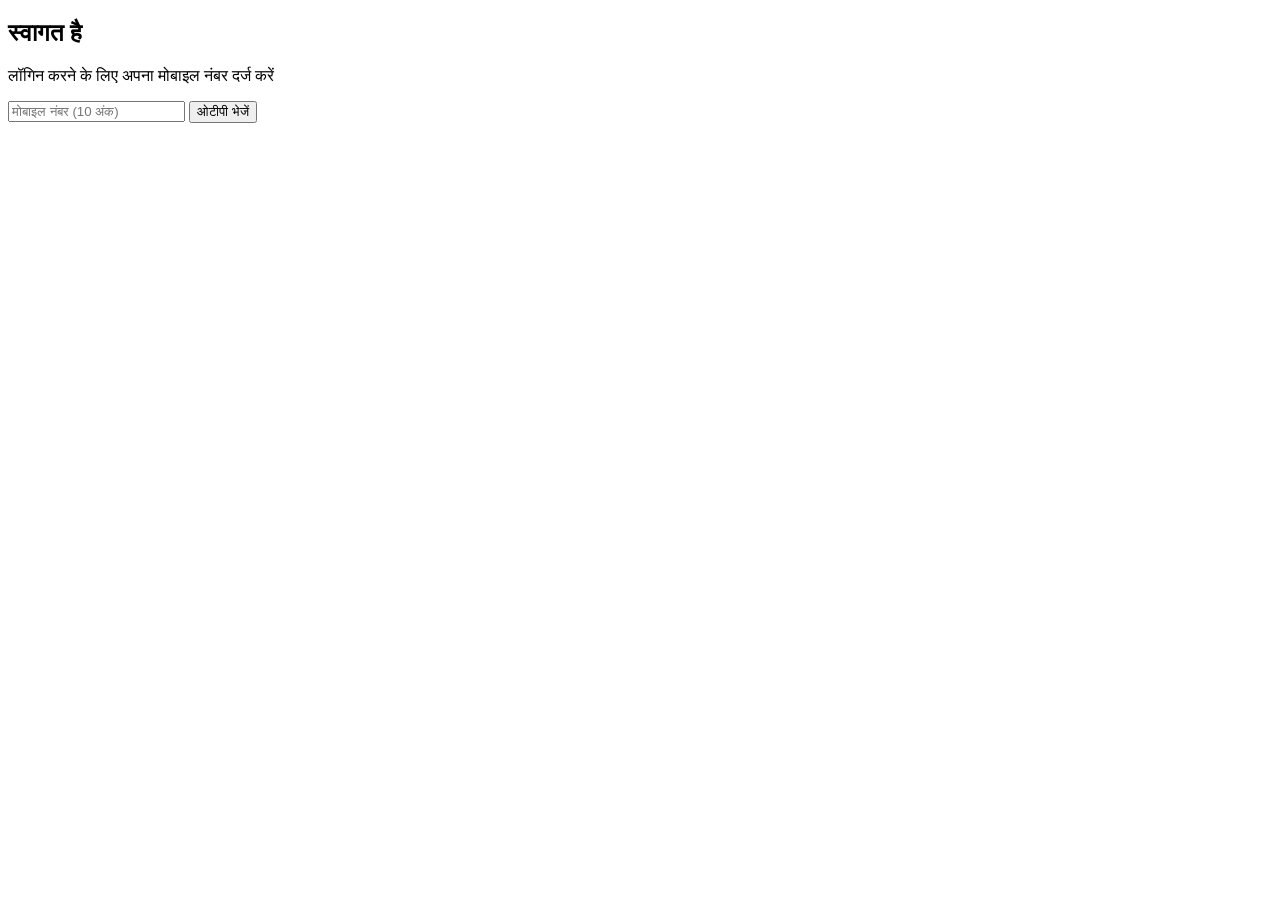
==== commit 49863cc3: "Update index.html" ====
--- a/index.html
+++ b/index.html
@@ -1 +1,53 @@
-<html><head><meta content="text/html; charset=UTF-8" http-equiv="content-type"></head><body class="doc-content" style="background-color:#ffffff;max-width:451.4pt;padding:72pt 72pt 72pt 72pt"><p style="padding:0;margin:0;color:#000000;font-size:11pt;font-family:&quot;Arial&quot;;line-height:1.15;orphans:2;widows:2;text-align:left"><span style="color:#000000;font-weight:400;text-decoration:none;vertical-align:baseline;font-size:11pt;font-family:&quot;Arial&quot;;font-style:normal">&lt;!DOCTYPE html&gt;</span></p><p style="padding:0;margin:0;color:#000000;font-size:11pt;font-family:&quot;Arial&quot;;line-height:1.15;orphans:2;widows:2;text-align:left"><span style="color:#000000;font-weight:400;text-decoration:none;vertical-align:baseline;font-size:11pt;font-family:&quot;Arial&quot;;font-style:normal">&lt;html lang=&quot;hi&quot;&gt;</span></p><p style="padding:0;margin:0;color:#000000;font-size:11pt;font-family:&quot;Arial&quot;;line-height:1.15;orphans:2;widows:2;text-align:left"><span style="color:#000000;font-weight:400;text-decoration:none;vertical-align:baseline;font-size:11pt;font-family:&quot;Arial&quot;;font-style:normal">&lt;head&gt;</span></p><p style="padding:0;margin:0;color:#000000;font-size:11pt;font-family:&quot;Arial&quot;;line-height:1.15;orphans:2;widows:2;text-align:left"><span style="color:#000000;font-weight:400;text-decoration:none;vertical-align:baseline;font-size:11pt;font-family:&quot;Arial&quot;;font-style:normal">&nbsp; &nbsp; &lt;meta charset=&quot;UTF-8&quot;&gt;</span></p><p style="padding:0;margin:0;color:#000000;font-size:11pt;font-family:&quot;Arial&quot;;line-height:1.15;orphans:2;widows:2;text-align:left"><span style="color:#000000;font-weight:400;text-decoration:none;vertical-align:baseline;font-size:11pt;font-family:&quot;Arial&quot;;font-style:normal">&nbsp; &nbsp; &lt;meta name=&quot;viewport&quot; content=&quot;width=device-width, initial-scale=1.0&quot;&gt;</span></p><p style="padding:0;margin:0;color:#000000;font-size:11pt;font-family:&quot;Arial&quot;;line-height:1.15;orphans:2;widows:2;text-align:left"><span style="color:#000000;font-weight:400;text-decoration:none;vertical-align:baseline;font-size:11pt;font-family:&quot;Arial&quot;;font-style:normal">&nbsp; &nbsp; &lt;title&gt;Saif Ludo Official - Play &amp; Earn&lt;/title&gt;</span></p><p style="padding:0;margin:0;color:#000000;font-size:11pt;font-family:&quot;Arial&quot;;line-height:1.15;orphans:2;widows:2;text-align:left"><span style="color:#000000;font-weight:400;text-decoration:none;vertical-align:baseline;font-size:11pt;font-family:&quot;Arial&quot;;font-style:normal">&nbsp; &nbsp; &lt;style&gt;</span></p><p style="padding:0;margin:0;color:#000000;font-size:11pt;font-family:&quot;Arial&quot;;line-height:1.15;orphans:2;widows:2;text-align:left"><span style="color:#000000;font-weight:400;text-decoration:none;vertical-align:baseline;font-size:11pt;font-family:&quot;Arial&quot;;font-style:normal">&nbsp; &nbsp; &nbsp; &nbsp; * {</span></p><p style="padding:0;margin:0;color:#000000;font-size:11pt;font-family:&quot;Arial&quot;;line-height:1.15;orphans:2;widows:2;text-align:left"><span style="color:#000000;font-weight:400;text-decoration:none;vertical-align:baseline;font-size:11pt;font-family:&quot;Arial&quot;;font-style:normal">&nbsp; &nbsp; &nbsp; &nbsp; &nbsp; &nbsp; margin: 0;</span></p><p style="padding:0;margin:0;color:#000000;font-size:11pt;font-family:&quot;Arial&quot;;line-height:1.15;orphans:2;widows:2;text-align:left"><span style="color:#000000;font-weight:400;text-decoration:none;vertical-align:baseline;font-size:11pt;font-family:&quot;Arial&quot;;font-style:normal">&nbsp; &nbsp; &nbsp; &nbsp; &nbsp; &nbsp; padding: 0;</span></p><p style="padding:0;margin:0;color:#000000;font-size:11pt;font-family:&quot;Arial&quot;;line-height:1.15;orphans:2;widows:2;text-align:left"><span style="color:#000000;font-weight:400;text-decoration:none;vertical-align:baseline;font-size:11pt;font-family:&quot;Arial&quot;;font-style:normal">&nbsp; &nbsp; &nbsp; &nbsp; &nbsp; &nbsp; box-sizing: border-box;</span></p><p style="padding:0;margin:0;color:#000000;font-size:11pt;font-family:&quot;Arial&quot;;line-height:1.15;orphans:2;widows:2;text-align:left"><span style="color:#000000;font-weight:400;text-decoration:none;vertical-align:baseline;font-size:11pt;font-family:&quot;Arial&quot;;font-style:normal">&nbsp; &nbsp; &nbsp; &nbsp; &nbsp; &nbsp; font-family: &#39;Segoe UI&#39;, Tahoma, Geneva, Verdana, sans-serif;</span></p><p style="padding:0;margin:0;color:#000000;font-size:11pt;font-family:&quot;Arial&quot;;line-height:1.15;orphans:2;widows:2;text-align:left"><span style="color:#000000;font-weight:400;text-decoration:none;vertical-align:baseline;font-size:11pt;font-family:&quot;Arial&quot;;font-style:normal">&nbsp; &nbsp; &nbsp; &nbsp; }</span></p><p style="padding:0;margin:0;color:#000000;font-size:11pt;font-family:&quot;Arial&quot;;line-height:1.15;orphans:2;widows:2;text-align:left"><span style="color:#000000;font-weight:400;text-decoration:none;vertical-align:baseline;font-size:11pt;font-family:&quot;Arial&quot;;font-style:normal">&nbsp; &nbsp; &nbsp; &nbsp; body {</span></p><p style="padding:0;margin:0;color:#000000;font-size:11pt;font-family:&quot;Arial&quot;;line-height:1.15;orphans:2;widows:2;text-align:left"><span style="color:#000000;font-weight:400;text-decoration:none;vertical-align:baseline;font-size:11pt;font-family:&quot;Arial&quot;;font-style:normal">&nbsp; &nbsp; &nbsp; &nbsp; &nbsp; &nbsp; background-color: #0f172a;</span></p><p style="padding:0;margin:0;color:#000000;font-size:11pt;font-family:&quot;Arial&quot;;line-height:1.15;orphans:2;widows:2;text-align:left"><span style="color:#000000;font-weight:400;text-decoration:none;vertical-align:baseline;font-size:11pt;font-family:&quot;Arial&quot;;font-style:normal">&nbsp; &nbsp; &nbsp; &nbsp; &nbsp; &nbsp; color: #ffffff;</span></p><p style="padding:0;margin:0;color:#000000;font-size:11pt;font-family:&quot;Arial&quot;;line-height:1.15;orphans:2;widows:2;text-align:left"><span style="color:#000000;font-weight:400;text-decoration:none;vertical-align:baseline;font-size:11pt;font-family:&quot;Arial&quot;;font-style:normal">&nbsp; &nbsp; &nbsp; &nbsp; &nbsp; &nbsp; padding-bottom: 50px;</span></p><p style="padding:0;margin:0;color:#000000;font-size:11pt;font-family:&quot;Arial&quot;;line-height:1.15;orphans:2;widows:2;text-align:left"><span style="color:#000000;font-weight:400;text-decoration:none;vertical-align:baseline;font-size:11pt;font-family:&quot;Arial&quot;;font-style:normal">&nbsp; &nbsp; &nbsp; &nbsp; }</span></p><p style="padding:0;margin:0;color:#000000;font-size:11pt;font-family:&quot;Arial&quot;;line-height:1.15;orphans:2;widows:2;text-align:left"><span style="color:#000000;font-weight:400;text-decoration:none;vertical-align:baseline;font-size:11pt;font-family:&quot;Arial&quot;;font-style:normal">&nbsp; &nbsp; &nbsp; &nbsp; header {</span></p><p style="padding:0;margin:0;color:#000000;font-size:11pt;font-family:&quot;Arial&quot;;line-height:1.15;orphans:2;widows:2;text-align:left"><span style="color:#000000;font-weight:400;text-decoration:none;vertical-align:baseline;font-size:11pt;font-family:&quot;Arial&quot;;font-style:normal">&nbsp; &nbsp; &nbsp; &nbsp; &nbsp; &nbsp; background: #1e293b;</span></p><p style="padding:0;margin:0;color:#000000;font-size:11pt;font-family:&quot;Arial&quot;;line-height:1.15;orphans:2;widows:2;text-align:left"><span style="color:#000000;font-weight:400;text-decoration:none;vertical-align:baseline;font-size:11pt;font-family:&quot;Arial&quot;;font-style:normal">&nbsp; &nbsp; &nbsp; &nbsp; &nbsp; &nbsp; padding: 15px 20px;</span></p><p style="padding:0;margin:0;color:#000000;font-size:11pt;font-family:&quot;Arial&quot;;line-height:1.15;orphans:2;widows:2;text-align:left"><span style="color:#000000;font-weight:400;text-decoration:none;vertical-align:baseline;font-size:11pt;font-family:&quot;Arial&quot;;font-style:normal">&nbsp; &nbsp; &nbsp; &nbsp; &nbsp; &nbsp; display: flex;</span></p><p style="padding:0;margin:0;color:#000000;font-size:11pt;font-family:&quot;Arial&quot;;line-height:1.15;orphans:2;widows:2;text-align:left"><span style="color:#000000;font-weight:400;text-decoration:none;vertical-align:baseline;font-size:11pt;font-family:&quot;Arial&quot;;font-style:normal">&nbsp; &nbsp; &nbsp; &nbsp; &nbsp; &nbsp; justify-content: space-between;</span></p><p style="padding:0;margin:0;color:#000000;font-size:11pt;font-family:&quot;Arial&quot;;line-height:1.15;orphans:2;widows:2;text-align:left"><span style="color:#000000;font-weight:400;text-decoration:none;vertical-align:baseline;font-size:11pt;font-family:&quot;Arial&quot;;font-style:normal">&nbsp; &nbsp; &nbsp; &nbsp; &nbsp; &nbsp; align-items: center;</span></p><p style="padding:0;margin:0;color:#000000;font-size:11pt;font-family:&quot;Arial&quot;;line-height:1.15;orphans:2;widows:2;text-align:left"><span style="color:#000000;font-weight:400;text-decoration:none;vertical-align:baseline;font-size:11pt;font-family:&quot;Arial&quot;;font-style:normal">&nbsp; &nbsp; &nbsp; &nbsp; &nbsp; &nbsp; border-bottom: 2px solid #334155;</span></p><p style="padding:0;margin:0;color:#000000;font-size:11pt;font-family:&quot;Arial&quot;;line-height:1.15;orphans:2;widows:2;text-align:left"><span style="color:#000000;font-weight:400;text-decoration:none;vertical-align:baseline;font-size:11pt;font-family:&quot;Arial&quot;;font-style:normal">&nbsp; &nbsp; &nbsp; &nbsp; }</span></p><p style="padding:0;margin:0;color:#000000;font-size:11pt;font-family:&quot;Arial&quot;;line-height:1.15;orphans:2;widows:2;text-align:left"><span style="color:#000000;font-weight:400;text-decoration:none;vertical-align:baseline;font-size:11pt;font-family:&quot;Arial&quot;;font-style:normal">&nbsp; &nbsp; &nbsp; &nbsp; .logo {</span></p><p style="padding:0;margin:0;color:#000000;font-size:11pt;font-family:&quot;Arial&quot;;line-height:1.15;orphans:2;widows:2;text-align:left"><span style="color:#000000;font-weight:400;text-decoration:none;vertical-align:baseline;font-size:11pt;font-family:&quot;Arial&quot;;font-style:normal">&nbsp; &nbsp; &nbsp; &nbsp; &nbsp; &nbsp; font-size: 20px;</span></p><p style="padding:0;margin:0;color:#000000;font-size:11pt;font-family:&quot;Arial&quot;;line-height:1.15;orphans:2;widows:2;text-align:left"><span style="color:#000000;font-weight:400;text-decoration:none;vertical-align:baseline;font-size:11pt;font-family:&quot;Arial&quot;;font-style:normal">&nbsp; &nbsp; &nbsp; &nbsp; &nbsp; &nbsp; font-weight: bold;</span></p><p style="padding:0;margin:0;color:#000000;font-size:11pt;font-family:&quot;Arial&quot;;line-height:1.15;orphans:2;widows:2;text-align:left"><span style="color:#000000;font-weight:400;text-decoration:none;vertical-align:baseline;font-size:11pt;font-family:&quot;Arial&quot;;font-style:normal">&nbsp; &nbsp; &nbsp; &nbsp; &nbsp; &nbsp; color: #38bdf8;</span></p><p style="padding:0;margin:0;color:#000000;font-size:11pt;font-family:&quot;Arial&quot;;line-height:1.15;orphans:2;widows:2;text-align:left"><span style="color:#000000;font-weight:400;text-decoration:none;vertical-align:baseline;font-size:11pt;font-family:&quot;Arial&quot;;font-style:normal">&nbsp; &nbsp; &nbsp; &nbsp; }</span></p><p style="padding:0;margin:0;color:#000000;font-size:11pt;font-family:&quot;Arial&quot;;line-height:1.15;orphans:2;widows:2;text-align:left"><span style="color:#000000;font-weight:400;text-decoration:none;vertical-align:baseline;font-size:11pt;font-family:&quot;Arial&quot;;font-style:normal">&nbsp; &nbsp; &nbsp; &nbsp; .wallet-box {</span></p><p style="padding:0;margin:0;color:#000000;font-size:11pt;font-family:&quot;Arial&quot;;line-height:1.15;orphans:2;widows:2;text-align:left"><span style="color:#000000;font-weight:400;text-decoration:none;vertical-align:baseline;font-size:11pt;font-family:&quot;Arial&quot;;font-style:normal">&nbsp; &nbsp; &nbsp; &nbsp; &nbsp; &nbsp; background: #0f172a;</span></p><p style="padding:0;margin:0;color:#000000;font-size:11pt;font-family:&quot;Arial&quot;;line-height:1.15;orphans:2;widows:2;text-align:left"><span style="color:#000000;font-weight:400;text-decoration:none;vertical-align:baseline;font-size:11pt;font-family:&quot;Arial&quot;;font-style:normal">&nbsp; &nbsp; &nbsp; &nbsp; &nbsp; &nbsp; padding: 8px 15px;</span></p><p style="padding:0;margin:0;color:#000000;font-size:11pt;font-family:&quot;Arial&quot;;line-height:1.15;orphans:2;widows:2;text-align:left"><span style="color:#000000;font-weight:400;text-decoration:none;vertical-align:baseline;font-size:11pt;font-family:&quot;Arial&quot;;font-style:normal">&nbsp; &nbsp; &nbsp; &nbsp; &nbsp; &nbsp; border-radius: 20px;</span></p><p style="padding:0;margin:0;color:#000000;font-size:11pt;font-family:&quot;Arial&quot;;line-height:1.15;orphans:2;widows:2;text-align:left"><span style="color:#000000;font-weight:400;text-decoration:none;vertical-align:baseline;font-size:11pt;font-family:&quot;Arial&quot;;font-style:normal">&nbsp; &nbsp; &nbsp; &nbsp; &nbsp; &nbsp; border: 1px solid #38bdf8;</span></p><p style="padding:0;margin:0;color:#000000;font-size:11pt;font-family:&quot;Arial&quot;;line-height:1.15;orphans:2;widows:2;text-align:left"><span style="color:#000000;font-weight:400;text-decoration:none;vertical-align:baseline;font-size:11pt;font-family:&quot;Arial&quot;;font-style:normal">&nbsp; &nbsp; &nbsp; &nbsp; &nbsp; &nbsp; font-size: 14px;</span></p><p style="padding:0;margin:0;color:#000000;font-size:11pt;font-family:&quot;Arial&quot;;line-height:1.15;orphans:2;widows:2;text-align:left"><span style="color:#000000;font-weight:400;text-decoration:none;vertical-align:baseline;font-size:11pt;font-family:&quot;Arial&quot;;font-style:normal">&nbsp; &nbsp; &nbsp; &nbsp; }</span></p><p style="padding:0;margin:0;color:#000000;font-size:11pt;font-family:&quot;Arial&quot;;line-height:1.15;orphans:2;widows:2;text-align:left"><span style="color:#000000;font-weight:400;text-decoration:none;vertical-align:baseline;font-size:11pt;font-family:&quot;Arial&quot;;font-style:normal">&nbsp; &nbsp; &nbsp; &nbsp; .container {</span></p><p style="padding:0;margin:0;color:#000000;font-size:11pt;font-family:&quot;Arial&quot;;line-height:1.15;orphans:2;widows:2;text-align:left"><span style="color:#000000;font-weight:400;text-decoration:none;vertical-align:baseline;font-size:11pt;font-family:&quot;Arial&quot;;font-style:normal">&nbsp; &nbsp; &nbsp; &nbsp; &nbsp; &nbsp; padding: 20px;</span></p><p style="padding:0;margin:0;color:#000000;font-size:11pt;font-family:&quot;Arial&quot;;line-height:1.15;orphans:2;widows:2;text-align:left"><span style="color:#000000;font-weight:400;text-decoration:none;vertical-align:baseline;font-size:11pt;font-family:&quot;Arial&quot;;font-style:normal">&nbsp; &nbsp; &nbsp; &nbsp; &nbsp; &nbsp; max-width: 500px;</span></p><p style="padding:0;margin:0;color:#000000;font-size:11pt;font-family:&quot;Arial&quot;;line-height:1.15;orphans:2;widows:2;text-align:left"><span style="color:#000000;font-weight:400;text-decoration:none;vertical-align:baseline;font-size:11pt;font-family:&quot;Arial&quot;;font-style:normal">&nbsp; &nbsp; &nbsp; &nbsp; &nbsp; &nbsp; margin: auto;</span></p><p style="padding:0;margin:0;color:#000000;font-size:11pt;font-family:&quot;Arial&quot;;line-height:1.15;orphans:2;widows:2;text-align:left"><span style="color:#000000;font-weight:400;text-decoration:none;vertical-align:baseline;font-size:11pt;font-family:&quot;Arial&quot;;font-style:normal">&nbsp; &nbsp; &nbsp; &nbsp; }</span></p><p style="padding:0;margin:0;color:#000000;font-size:11pt;font-family:&quot;Arial&quot;;line-height:1.15;orphans:2;widows:2;text-align:left"><span style="color:#000000;font-weight:400;text-decoration:none;vertical-align:baseline;font-size:11pt;font-family:&quot;Arial&quot;;font-style:normal">&nbsp; &nbsp; &nbsp; &nbsp; .banner {</span></p><p style="padding:0;margin:0;color:#000000;font-size:11pt;font-family:&quot;Arial&quot;;line-height:1.15;orphans:2;widows:2;text-align:left"><span style="color:#000000;font-weight:400;text-decoration:none;vertical-align:baseline;font-size:11pt;font-family:&quot;Arial&quot;;font-style:normal">&nbsp; &nbsp; &nbsp; &nbsp; &nbsp; &nbsp; background: linear-gradient(135deg, #2563eb, #1d4ed8);</span></p><p style="padding:0;margin:0;color:#000000;font-size:11pt;font-family:&quot;Arial&quot;;line-height:1.15;orphans:2;widows:2;text-align:left"><span style="color:#000000;font-weight:400;text-decoration:none;vertical-align:baseline;font-size:11pt;font-family:&quot;Arial&quot;;font-style:normal">&nbsp; &nbsp; &nbsp; &nbsp; &nbsp; &nbsp; padding: 20px;</span></p><p style="padding:0;margin:0;color:#000000;font-size:11pt;font-family:&quot;Arial&quot;;line-height:1.15;orphans:2;widows:2;text-align:left"><span style="color:#000000;font-weight:400;text-decoration:none;vertical-align:baseline;font-size:11pt;font-family:&quot;Arial&quot;;font-style:normal">&nbsp; &nbsp; &nbsp; &nbsp; &nbsp; &nbsp; border-radius: 12px;</span></p><p style="padding:0;margin:0;color:#000000;font-size:11pt;font-family:&quot;Arial&quot;;line-height:1.15;orphans:2;widows:2;text-align:left"><span style="color:#000000;font-weight:400;text-decoration:none;vertical-align:baseline;font-size:11pt;font-family:&quot;Arial&quot;;font-style:normal">&nbsp; &nbsp; &nbsp; &nbsp; &nbsp; &nbsp; text-align: center;</span></p><p style="padding:0;margin:0;color:#000000;font-size:11pt;font-family:&quot;Arial&quot;;line-height:1.15;orphans:2;widows:2;text-align:left"><span style="color:#000000;font-weight:400;text-decoration:none;vertical-align:baseline;font-size:11pt;font-family:&quot;Arial&quot;;font-style:normal">&nbsp; &nbsp; &nbsp; &nbsp; &nbsp; &nbsp; margin-bottom: 20px;</span></p><p style="padding:0;margin:0;color:#000000;font-size:11pt;font-family:&quot;Arial&quot;;line-height:1.15;orphans:2;widows:2;text-align:left"><span style="color:#000000;font-weight:400;text-decoration:none;vertical-align:baseline;font-size:11pt;font-family:&quot;Arial&quot;;font-style:normal">&nbsp; &nbsp; &nbsp; &nbsp; &nbsp; &nbsp; box-shadow: 0 4px 6px rgba(0,0,0,0.3);</span></p><p style="padding:0;margin:0;color:#000000;font-size:11pt;font-family:&quot;Arial&quot;;line-height:1.15;orphans:2;widows:2;text-align:left"><span style="color:#000000;font-weight:400;text-decoration:none;vertical-align:baseline;font-size:11pt;font-family:&quot;Arial&quot;;font-style:normal">&nbsp; &nbsp; &nbsp; &nbsp; }</span></p><p style="padding:0;margin:0;color:#000000;font-size:11pt;font-family:&quot;Arial&quot;;line-height:1.15;orphans:2;widows:2;text-align:left"><span style="color:#000000;font-weight:400;text-decoration:none;vertical-align:baseline;font-size:11pt;font-family:&quot;Arial&quot;;font-style:normal">&nbsp; &nbsp; &nbsp; &nbsp; .banner h1 {</span></p><p style="padding:0;margin:0;color:#000000;font-size:11pt;font-family:&quot;Arial&quot;;line-height:1.15;orphans:2;widows:2;text-align:left"><span style="color:#000000;font-weight:400;text-decoration:none;vertical-align:baseline;font-size:11pt;font-family:&quot;Arial&quot;;font-style:normal">&nbsp; &nbsp; &nbsp; &nbsp; &nbsp; &nbsp; font-size: 22px;</span></p><p style="padding:0;margin:0;color:#000000;font-size:11pt;font-family:&quot;Arial&quot;;line-height:1.15;orphans:2;widows:2;text-align:left"><span style="color:#000000;font-weight:400;text-decoration:none;vertical-align:baseline;font-size:11pt;font-family:&quot;Arial&quot;;font-style:normal">&nbsp; &nbsp; &nbsp; &nbsp; &nbsp; &nbsp; margin-bottom: 5px;</span></p><p style="padding:0;margin:0;color:#000000;font-size:11pt;font-family:&quot;Arial&quot;;line-height:1.15;orphans:2;widows:2;text-align:left"><span style="color:#000000;font-weight:400;text-decoration:none;vertical-align:baseline;font-size:11pt;font-family:&quot;Arial&quot;;font-style:normal">&nbsp; &nbsp; &nbsp; &nbsp; }</span></p><p style="padding:0;margin:0;color:#000000;font-size:11pt;font-family:&quot;Arial&quot;;line-height:1.15;orphans:2;widows:2;text-align:left"><span style="color:#000000;font-weight:400;text-decoration:none;vertical-align:baseline;font-size:11pt;font-family:&quot;Arial&quot;;font-style:normal">&nbsp; &nbsp; &nbsp; &nbsp; .banner p {</span></p><p style="padding:0;margin:0;color:#000000;font-size:11pt;font-family:&quot;Arial&quot;;line-height:1.15;orphans:2;widows:2;text-align:left"><span style="color:#000000;font-weight:400;text-decoration:none;vertical-align:baseline;font-size:11pt;font-family:&quot;Arial&quot;;font-style:normal">&nbsp; &nbsp; &nbsp; &nbsp; &nbsp; &nbsp; font-size: 13px;</span></p><p style="padding:0;margin:0;color:#000000;font-size:11pt;font-family:&quot;Arial&quot;;line-height:1.15;orphans:2;widows:2;text-align:left"><span style="color:#000000;font-weight:400;text-decoration:none;vertical-align:baseline;font-size:11pt;font-family:&quot;Arial&quot;;font-style:normal">&nbsp; &nbsp; &nbsp; &nbsp; &nbsp; &nbsp; color: #bfdbfe;</span></p><p style="padding:0;margin:0;color:#000000;font-size:11pt;font-family:&quot;Arial&quot;;line-height:1.15;orphans:2;widows:2;text-align:left"><span style="color:#000000;font-weight:400;text-decoration:none;vertical-align:baseline;font-size:11pt;font-family:&quot;Arial&quot;;font-style:normal">&nbsp; &nbsp; &nbsp; &nbsp; }</span></p><p style="padding:0;margin:0;color:#000000;font-size:11pt;font-family:&quot;Arial&quot;;line-height:1.15;orphans:2;widows:2;text-align:left"><span style="color:#000000;font-weight:400;text-decoration:none;vertical-align:baseline;font-size:11pt;font-family:&quot;Arial&quot;;font-style:normal">&nbsp; &nbsp; &nbsp; &nbsp; .btn-group {</span></p><p style="padding:0;margin:0;color:#000000;font-size:11pt;font-family:&quot;Arial&quot;;line-height:1.15;orphans:2;widows:2;text-align:left"><span style="color:#000000;font-weight:400;text-decoration:none;vertical-align:baseline;font-size:11pt;font-family:&quot;Arial&quot;;font-style:normal">&nbsp; &nbsp; &nbsp; &nbsp; &nbsp; &nbsp; display: flex;</span></p><p style="padding:0;margin:0;color:#000000;font-size:11pt;font-family:&quot;Arial&quot;;line-height:1.15;orphans:2;widows:2;text-align:left"><span style="color:#000000;font-weight:400;text-decoration:none;vertical-align:baseline;font-size:11pt;font-family:&quot;Arial&quot;;font-style:normal">&nbsp; &nbsp; &nbsp; &nbsp; &nbsp; &nbsp; gap: 10px;</span></p><p style="padding:0;margin:0;color:#000000;font-size:11pt;font-family:&quot;Arial&quot;;line-height:1.15;orphans:2;widows:2;text-align:left"><span style="color:#000000;font-weight:400;text-decoration:none;vertical-align:baseline;font-size:11pt;font-family:&quot;Arial&quot;;font-style:normal">&nbsp; &nbsp; &nbsp; &nbsp; &nbsp; &nbsp; margin-bottom: 20px;</span></p><p style="padding:0;margin:0;color:#000000;font-size:11pt;font-family:&quot;Arial&quot;;line-height:1.15;orphans:2;widows:2;text-align:left"><span style="color:#000000;font-weight:400;text-decoration:none;vertical-align:baseline;font-size:11pt;font-family:&quot;Arial&quot;;font-style:normal">&nbsp; &nbsp; &nbsp; &nbsp; }</span></p><p style="padding:0;margin:0;color:#000000;font-size:11pt;font-family:&quot;Arial&quot;;line-height:1.15;orphans:2;widows:2;text-align:left"><span style="color:#000000;font-weight:400;text-decoration:none;vertical-align:baseline;font-size:11pt;font-family:&quot;Arial&quot;;font-style:normal">&nbsp; &nbsp; &nbsp; &nbsp; .btn {</span></p><p style="padding:0;margin:0;color:#000000;font-size:11pt;font-family:&quot;Arial&quot;;line-height:1.15;orphans:2;widows:2;text-align:left"><span style="color:#000000;font-weight:400;text-decoration:none;vertical-align:baseline;font-size:11pt;font-family:&quot;Arial&quot;;font-style:normal">&nbsp; &nbsp; &nbsp; &nbsp; &nbsp; &nbsp; flex: 1;</span></p><p style="padding:0;margin:0;color:#000000;font-size:11pt;font-family:&quot;Arial&quot;;line-height:1.15;orphans:2;widows:2;text-align:left"><span style="color:#000000;font-weight:400;text-decoration:none;vertical-align:baseline;font-size:11pt;font-family:&quot;Arial&quot;;font-style:normal">&nbsp; &nbsp; &nbsp; &nbsp; &nbsp; &nbsp; padding: 12px;</span></p><p style="padding:0;margin:0;color:#000000;font-size:11pt;font-family:&quot;Arial&quot;;line-height:1.15;orphans:2;widows:2;text-align:left"><span style="color:#000000;font-weight:400;text-decoration:none;vertical-align:baseline;font-size:11pt;font-family:&quot;Arial&quot;;font-style:normal">&nbsp; &nbsp; &nbsp; &nbsp; &nbsp; &nbsp; border: none;</span></p><p style="padding:0;margin:0;color:#000000;font-size:11pt;font-family:&quot;Arial&quot;;line-height:1.15;orphans:2;widows:2;text-align:left"><span style="color:#000000;font-weight:400;text-decoration:none;vertical-align:baseline;font-size:11pt;font-family:&quot;Arial&quot;;font-style:normal">&nbsp; &nbsp; &nbsp; &nbsp; &nbsp; &nbsp; border-radius: 8px;</span></p><p style="padding:0;margin:0;color:#000000;font-size:11pt;font-family:&quot;Arial&quot;;line-height:1.15;orphans:2;widows:2;text-align:left"><span style="color:#000000;font-weight:400;text-decoration:none;vertical-align:baseline;font-size:11pt;font-family:&quot;Arial&quot;;font-style:normal">&nbsp; &nbsp; &nbsp; &nbsp; &nbsp; &nbsp; font-size: 15px;</span></p><p style="padding:0;margin:0;color:#000000;font-size:11pt;font-family:&quot;Arial&quot;;line-height:1.15;orphans:2;widows:2;text-align:left"><span style="color:#000000;font-weight:400;text-decoration:none;vertical-align:baseline;font-size:11pt;font-family:&quot;Arial&quot;;font-style:normal">&nbsp; &nbsp; &nbsp; &nbsp; &nbsp; &nbsp; font-weight: bold;</span></p><p style="padding:0;margin:0;color:#000000;font-size:11pt;font-family:&quot;Arial&quot;;line-height:1.15;orphans:2;widows:2;text-align:left"><span style="color:#000000;font-weight:400;text-decoration:none;vertical-align:baseline;font-size:11pt;font-family:&quot;Arial&quot;;font-style:normal">&nbsp; &nbsp; &nbsp; &nbsp; &nbsp; &nbsp; cursor: pointer;</span></p><p style="padding:0;margin:0;color:#000000;font-size:11pt;font-family:&quot;Arial&quot;;line-height:1.15;orphans:2;widows:2;text-align:left"><span style="color:#000000;font-weight:400;text-decoration:none;vertical-align:baseline;font-size:11pt;font-family:&quot;Arial&quot;;font-style:normal">&nbsp; &nbsp; &nbsp; &nbsp; &nbsp; &nbsp; transition: 0.2s;</span></p><p style="padding:0;margin:0;color:#000000;font-size:11pt;font-family:&quot;Arial&quot;;line-height:1.15;orphans:2;widows:2;text-align:left"><span style="color:#000000;font-weight:400;text-decoration:none;vertical-align:baseline;font-size:11pt;font-family:&quot;Arial&quot;;font-style:normal">&nbsp; &nbsp; &nbsp; &nbsp; }</span></p><p style="padding:0;margin:0;color:#000000;font-size:11pt;font-family:&quot;Arial&quot;;line-height:1.15;orphans:2;widows:2;text-align:left"><span style="color:#000000;font-weight:400;text-decoration:none;vertical-align:baseline;font-size:11pt;font-family:&quot;Arial&quot;;font-style:normal">&nbsp; &nbsp; &nbsp; &nbsp; .btn-primary {</span></p><p style="padding:0;margin:0;color:#000000;font-size:11pt;font-family:&quot;Arial&quot;;line-height:1.15;orphans:2;widows:2;text-align:left"><span style="color:#000000;font-weight:400;text-decoration:none;vertical-align:baseline;font-size:11pt;font-family:&quot;Arial&quot;;font-style:normal">&nbsp; &nbsp; &nbsp; &nbsp; &nbsp; &nbsp; background: #22c55e;</span></p><p style="padding:0;margin:0;color:#000000;font-size:11pt;font-family:&quot;Arial&quot;;line-height:1.15;orphans:2;widows:2;text-align:left"><span style="color:#000000;font-weight:400;text-decoration:none;vertical-align:baseline;font-size:11pt;font-family:&quot;Arial&quot;;font-style:normal">&nbsp; &nbsp; &nbsp; &nbsp; &nbsp; &nbsp; color: #ffffff;</span></p><p style="padding:0;margin:0;color:#000000;font-size:11pt;font-family:&quot;Arial&quot;;line-height:1.15;orphans:2;widows:2;text-align:left"><span style="color:#000000;font-weight:400;text-decoration:none;vertical-align:baseline;font-size:11pt;font-family:&quot;Arial&quot;;font-style:normal">&nbsp; &nbsp; &nbsp; &nbsp; }</span></p><p style="padding:0;margin:0;color:#000000;font-size:11pt;font-family:&quot;Arial&quot;;line-height:1.15;orphans:2;widows:2;text-align:left"><span style="color:#000000;font-weight:400;text-decoration:none;vertical-align:baseline;font-size:11pt;font-family:&quot;Arial&quot;;font-style:normal">&nbsp; &nbsp; &nbsp; &nbsp; .btn-danger {</span></p><p style="padding:0;margin:0;color:#000000;font-size:11pt;font-family:&quot;Arial&quot;;line-height:1.15;orphans:2;widows:2;text-align:left"><span style="color:#000000;font-weight:400;text-decoration:none;vertical-align:baseline;font-size:11pt;font-family:&quot;Arial&quot;;font-style:normal">&nbsp; &nbsp; &nbsp; &nbsp; &nbsp; &nbsp; background: #ef4444;</span></p><p style="padding:0;margin:0;color:#000000;font-size:11pt;font-family:&quot;Arial&quot;;line-height:1.15;orphans:2;widows:2;text-align:left"><span style="color:#000000;font-weight:400;text-decoration:none;vertical-align:baseline;font-size:11pt;font-family:&quot;Arial&quot;;font-style:normal">&nbsp; &nbsp; &nbsp; &nbsp; &nbsp; &nbsp; color: #ffffff;</span></p><p style="padding:0;margin:0;color:#000000;font-size:11pt;font-family:&quot;Arial&quot;;line-height:1.15;orphans:2;widows:2;text-align:left"><span style="color:#000000;font-weight:400;text-decoration:none;vertical-align:baseline;font-size:11pt;font-family:&quot;Arial&quot;;font-style:normal">&nbsp; &nbsp; &nbsp; &nbsp; }</span></p><p style="padding:0;margin:0;color:#000000;font-size:11pt;font-family:&quot;Arial&quot;;line-height:1.15;orphans:2;widows:2;text-align:left"><span style="color:#000000;font-weight:400;text-decoration:none;vertical-align:baseline;font-size:11pt;font-family:&quot;Arial&quot;;font-style:normal">&nbsp; &nbsp; &nbsp; &nbsp; .section-title {</span></p><p style="padding:0;margin:0;color:#000000;font-size:11pt;font-family:&quot;Arial&quot;;line-height:1.15;orphans:2;widows:2;text-align:left"><span style="color:#000000;font-weight:400;text-decoration:none;vertical-align:baseline;font-size:11pt;font-family:&quot;Arial&quot;;font-style:normal">&nbsp; &nbsp; &nbsp; &nbsp; &nbsp; &nbsp; font-size: 16px;</span></p><p style="padding:0;margin:0;color:#000000;font-size:11pt;font-family:&quot;Arial&quot;;line-height:1.15;orphans:2;widows:2;text-align:left"><span style="color:#000000;font-weight:400;text-decoration:none;vertical-align:baseline;font-size:11pt;font-family:&quot;Arial&quot;;font-style:normal">&nbsp; &nbsp; &nbsp; &nbsp; &nbsp; &nbsp; margin-bottom: 10px;</span></p><p style="padding:0;margin:0;color:#000000;font-size:11pt;font-family:&quot;Arial&quot;;line-height:1.15;orphans:2;widows:2;text-align:left"><span style="color:#000000;font-weight:400;text-decoration:none;vertical-align:baseline;font-size:11pt;font-family:&quot;Arial&quot;;font-style:normal">&nbsp; &nbsp; &nbsp; &nbsp; &nbsp; &nbsp; color: #94a3b8;</span></p><p style="padding:0;margin:0;color:#000000;font-size:11pt;font-family:&quot;Arial&quot;;line-height:1.15;orphans:2;widows:2;text-align:left"><span style="color:#000000;font-weight:400;text-decoration:none;vertical-align:baseline;font-size:11pt;font-family:&quot;Arial&quot;;font-style:normal">&nbsp; &nbsp; &nbsp; &nbsp; }</span></p><p style="padding:0;margin:0;color:#000000;font-size:11pt;font-family:&quot;Arial&quot;;line-height:1.15;orphans:2;widows:2;text-align:left"><span style="color:#000000;font-weight:400;text-decoration:none;vertical-align:baseline;font-size:11pt;font-family:&quot;Arial&quot;;font-style:normal">&nbsp; &nbsp; &nbsp; &nbsp; .challenge-card {</span></p><p style="padding:0;margin:0;color:#000000;font-size:11pt;font-family:&quot;Arial&quot;;line-height:1.15;orphans:2;widows:2;text-align:left"><span style="color:#000000;font-weight:400;text-decoration:none;vertical-align:baseline;font-size:11pt;font-family:&quot;Arial&quot;;font-style:normal">&nbsp; &nbsp; &nbsp; &nbsp; &nbsp; &nbsp; background: #1e293b;</span></p><p style="padding:0;margin:0;color:#000000;font-size:11pt;font-family:&quot;Arial&quot;;line-height:1.15;orphans:2;widows:2;text-align:left"><span style="color:#000000;font-weight:400;text-decoration:none;vertical-align:baseline;font-size:11pt;font-family:&quot;Arial&quot;;font-style:normal">&nbsp; &nbsp; &nbsp; &nbsp; &nbsp; &nbsp; padding: 15px;</span></p><p style="padding:0;margin:0;color:#000000;font-size:11pt;font-family:&quot;Arial&quot;;line-height:1.15;orphans:2;widows:2;text-align:left"><span style="color:#000000;font-weight:400;text-decoration:none;vertical-align:baseline;font-size:11pt;font-family:&quot;Arial&quot;;font-style:normal">&nbsp; &nbsp; &nbsp; &nbsp; &nbsp; &nbsp; border-radius: 10px;</span></p><p style="padding:0;margin:0;color:#000000;font-size:11pt;font-family:&quot;Arial&quot;;line-height:1.15;orphans:2;widows:2;text-align:left"><span style="color:#000000;font-weight:400;text-decoration:none;vertical-align:baseline;font-size:11pt;font-family:&quot;Arial&quot;;font-style:normal">&nbsp; &nbsp; &nbsp; &nbsp; &nbsp; &nbsp; margin-bottom: 10px;</span></p><p style="padding:0;margin:0;color:#000000;font-size:11pt;font-family:&quot;Arial&quot;;line-height:1.15;orphans:2;widows:2;text-align:left"><span style="color:#000000;font-weight:400;text-decoration:none;vertical-align:baseline;font-size:11pt;font-family:&quot;Arial&quot;;font-style:normal">&nbsp; &nbsp; &nbsp; &nbsp; &nbsp; &nbsp; display: flex;</span></p><p style="padding:0;margin:0;color:#000000;font-size:11pt;font-family:&quot;Arial&quot;;line-height:1.15;orphans:2;widows:2;text-align:left"><span style="color:#000000;font-weight:400;text-decoration:none;vertical-align:baseline;font-size:11pt;font-family:&quot;Arial&quot;;font-style:normal">&nbsp; &nbsp; &nbsp; &nbsp; &nbsp; &nbsp; justify-content: space-between;</span></p><p style="padding:0;margin:0;color:#000000;font-size:11pt;font-family:&quot;Arial&quot;;line-height:1.15;orphans:2;widows:2;text-align:left"><span style="color:#000000;font-weight:400;text-decoration:none;vertical-align:baseline;font-size:11pt;font-family:&quot;Arial&quot;;font-style:normal">&nbsp; &nbsp; &nbsp; &nbsp; &nbsp; &nbsp; align-items: center;</span></p><p style="padding:0;margin:0;color:#000000;font-size:11pt;font-family:&quot;Arial&quot;;line-height:1.15;orphans:2;widows:2;text-align:left"><span style="color:#000000;font-weight:400;text-decoration:none;vertical-align:baseline;font-size:11pt;font-family:&quot;Arial&quot;;font-style:normal">&nbsp; &nbsp; &nbsp; &nbsp; &nbsp; &nbsp; border-left: 4px solid #22c55e;</span></p><p style="padding:0;margin:0;color:#000000;font-size:11pt;font-family:&quot;Arial&quot;;line-height:1.15;orphans:2;widows:2;text-align:left"><span style="color:#000000;font-weight:400;text-decoration:none;vertical-align:baseline;font-size:11pt;font-family:&quot;Arial&quot;;font-style:normal">&nbsp; &nbsp; &nbsp; &nbsp; }</span></p><p style="padding:0;margin:0;color:#000000;font-size:11pt;font-family:&quot;Arial&quot;;line-height:1.15;orphans:2;widows:2;text-align:left"><span style="color:#000000;font-weight:400;text-decoration:none;vertical-align:baseline;font-size:11pt;font-family:&quot;Arial&quot;;font-style:normal">&nbsp; &nbsp; &nbsp; &nbsp; .card-info h3 {</span></p><p style="padding:0;margin:0;color:#000000;font-size:11pt;font-family:&quot;Arial&quot;;line-height:1.15;orphans:2;widows:2;text-align:left"><span style="color:#000000;font-weight:400;text-decoration:none;vertical-align:baseline;font-size:11pt;font-family:&quot;Arial&quot;;font-style:normal">&nbsp; &nbsp; &nbsp; &nbsp; &nbsp; &nbsp; font-size: 15px;</span></p><p style="padding:0;margin:0;color:#000000;font-size:11pt;font-family:&quot;Arial&quot;;line-height:1.15;orphans:2;widows:2;text-align:left"><span style="color:#000000;font-weight:400;text-decoration:none;vertical-align:baseline;font-size:11pt;font-family:&quot;Arial&quot;;font-style:normal">&nbsp; &nbsp; &nbsp; &nbsp; &nbsp; &nbsp; margin-bottom: 3px;</span></p><p style="padding:0;margin:0;color:#000000;font-size:11pt;font-family:&quot;Arial&quot;;line-height:1.15;orphans:2;widows:2;text-align:left"><span style="color:#000000;font-weight:400;text-decoration:none;vertical-align:baseline;font-size:11pt;font-family:&quot;Arial&quot;;font-style:normal">&nbsp; &nbsp; &nbsp; &nbsp; }</span></p><p style="padding:0;margin:0;color:#000000;font-size:11pt;font-family:&quot;Arial&quot;;line-height:1.15;orphans:2;widows:2;text-align:left"><span style="color:#000000;font-weight:400;text-decoration:none;vertical-align:baseline;font-size:11pt;font-family:&quot;Arial&quot;;font-style:normal">&nbsp; &nbsp; &nbsp; &nbsp; .card-info p {</span></p><p style="padding:0;margin:0;color:#000000;font-size:11pt;font-family:&quot;Arial&quot;;line-height:1.15;orphans:2;widows:2;text-align:left"><span style="color:#000000;font-weight:400;text-decoration:none;vertical-align:baseline;font-size:11pt;font-family:&quot;Arial&quot;;font-style:normal">&nbsp; &nbsp; &nbsp; &nbsp; &nbsp; &nbsp; font-size: 12px;</span></p><p style="padding:0;margin:0;color:#000000;font-size:11pt;font-family:&quot;Arial&quot;;line-height:1.15;orphans:2;widows:2;text-align:left"><span style="color:#000000;font-weight:400;text-decoration:none;vertical-align:baseline;font-size:11pt;font-family:&quot;Arial&quot;;font-style:normal">&nbsp; &nbsp; &nbsp; &nbsp; &nbsp; &nbsp; color: #94a3b8;</span></p><p style="padding:0;margin:0;color:#000000;font-size:11pt;font-family:&quot;Arial&quot;;line-height:1.15;orphans:2;widows:2;text-align:left"><span style="color:#000000;font-weight:400;text-decoration:none;vertical-align:baseline;font-size:11pt;font-family:&quot;Arial&quot;;font-style:normal">&nbsp; &nbsp; &nbsp; &nbsp; }</span></p><p style="padding:0;margin:0;color:#000000;font-size:11pt;font-family:&quot;Arial&quot;;line-height:1.15;orphans:2;widows:2;text-align:left"><span style="color:#000000;font-weight:400;text-decoration:none;vertical-align:baseline;font-size:11pt;font-family:&quot;Arial&quot;;font-style:normal">&nbsp; &nbsp; &nbsp; &nbsp; .play-btn {</span></p><p style="padding:0;margin:0;color:#000000;font-size:11pt;font-family:&quot;Arial&quot;;line-height:1.15;orphans:2;widows:2;text-align:left"><span style="color:#000000;font-weight:400;text-decoration:none;vertical-align:baseline;font-size:11pt;font-family:&quot;Arial&quot;;font-style:normal">&nbsp; &nbsp; &nbsp; &nbsp; &nbsp; &nbsp; background: #38bdf8;</span></p><p style="padding:0;margin:0;color:#000000;font-size:11pt;font-family:&quot;Arial&quot;;line-height:1.15;orphans:2;widows:2;text-align:left"><span style="color:#000000;font-weight:400;text-decoration:none;vertical-align:baseline;font-size:11pt;font-family:&quot;Arial&quot;;font-style:normal">&nbsp; &nbsp; &nbsp; &nbsp; &nbsp; &nbsp; color: #0f172a;</span></p><p style="padding:0;margin:0;color:#000000;font-size:11pt;font-family:&quot;Arial&quot;;line-height:1.15;orphans:2;widows:2;text-align:left"><span style="color:#000000;font-weight:400;text-decoration:none;vertical-align:baseline;font-size:11pt;font-family:&quot;Arial&quot;;font-style:normal">&nbsp; &nbsp; &nbsp; &nbsp; &nbsp; &nbsp; padding: 8px 15px;</span></p><p style="padding:0;margin:0;color:#000000;font-size:11pt;font-family:&quot;Arial&quot;;line-height:1.15;orphans:2;widows:2;text-align:left"><span style="color:#000000;font-weight:400;text-decoration:none;vertical-align:baseline;font-size:11pt;font-family:&quot;Arial&quot;;font-style:normal">&nbsp; &nbsp; &nbsp; &nbsp; &nbsp; &nbsp; border: none;</span></p><p style="padding:0;margin:0;color:#000000;font-size:11pt;font-family:&quot;Arial&quot;;line-height:1.15;orphans:2;widows:2;text-align:left"><span style="color:#000000;font-weight:400;text-decoration:none;vertical-align:baseline;font-size:11pt;font-family:&quot;Arial&quot;;font-style:normal">&nbsp; &nbsp; &nbsp; &nbsp; &nbsp; &nbsp; border-radius: 6px;</span></p><p style="padding:0;margin:0;color:#000000;font-size:11pt;font-family:&quot;Arial&quot;;line-height:1.15;orphans:2;widows:2;text-align:left"><span style="color:#000000;font-weight:400;text-decoration:none;vertical-align:baseline;font-size:11pt;font-family:&quot;Arial&quot;;font-style:normal">&nbsp; &nbsp; &nbsp; &nbsp; &nbsp; &nbsp; font-weight: bold;</span></p><p style="padding:0;margin:0;color:#000000;font-size:11pt;font-family:&quot;Arial&quot;;line-height:1.15;orphans:2;widows:2;text-align:left"><span style="color:#000000;font-weight:400;text-decoration:none;vertical-align:baseline;font-size:11pt;font-family:&quot;Arial&quot;;font-style:normal">&nbsp; &nbsp; &nbsp; &nbsp; &nbsp; &nbsp; cursor: pointer;</span></p><p style="padding:0;margin:0;color:#000000;font-size:11pt;font-family:&quot;Arial&quot;;line-height:1.15;orphans:2;widows:2;text-align:left"><span style="color:#000000;font-weight:400;text-decoration:none;vertical-align:baseline;font-size:11pt;font-family:&quot;Arial&quot;;font-style:normal">&nbsp; &nbsp; &nbsp; &nbsp; }</span></p><p style="padding:0;margin:0;color:#000000;font-size:11pt;font-family:&quot;Arial&quot;;line-height:1.15;orphans:2;widows:2;text-align:left"><span style="color:#000000;font-weight:400;text-decoration:none;vertical-align:baseline;font-size:11pt;font-family:&quot;Arial&quot;;font-style:normal">&nbsp; &nbsp; &nbsp; &nbsp; .modal {</span></p><p style="padding:0;margin:0;color:#000000;font-size:11pt;font-family:&quot;Arial&quot;;line-height:1.15;orphans:2;widows:2;text-align:left"><span style="color:#000000;font-weight:400;text-decoration:none;vertical-align:baseline;font-size:11pt;font-family:&quot;Arial&quot;;font-style:normal">&nbsp; &nbsp; &nbsp; &nbsp; &nbsp; &nbsp; display: none;</span></p><p style="padding:0;margin:0;color:#000000;font-size:11pt;font-family:&quot;Arial&quot;;line-height:1.15;orphans:2;widows:2;text-align:left"><span style="color:#000000;font-weight:400;text-decoration:none;vertical-align:baseline;font-size:11pt;font-family:&quot;Arial&quot;;font-style:normal">&nbsp; &nbsp; &nbsp; &nbsp; &nbsp; &nbsp; position: fixed;</span></p><p style="padding:0;margin:0;color:#000000;font-size:11pt;font-family:&quot;Arial&quot;;line-height:1.15;orphans:2;widows:2;text-align:left"><span style="color:#000000;font-weight:400;text-decoration:none;vertical-align:baseline;font-size:11pt;font-family:&quot;Arial&quot;;font-style:normal">&nbsp; &nbsp; &nbsp; &nbsp; &nbsp; &nbsp; top: 0; left: 0; width: 100%; height: 100%;</span></p><p style="padding:0;margin:0;color:#000000;font-size:11pt;font-family:&quot;Arial&quot;;line-height:1.15;orphans:2;widows:2;text-align:left"><span style="color:#000000;font-weight:400;text-decoration:none;vertical-align:baseline;font-size:11pt;font-family:&quot;Arial&quot;;font-style:normal">&nbsp; &nbsp; &nbsp; &nbsp; &nbsp; &nbsp; background: rgba(0,0,0,0.7);</span></p><p style="padding:0;margin:0;color:#000000;font-size:11pt;font-family:&quot;Arial&quot;;line-height:1.15;orphans:2;widows:2;text-align:left"><span style="color:#000000;font-weight:400;text-decoration:none;vertical-align:baseline;font-size:11pt;font-family:&quot;Arial&quot;;font-style:normal">&nbsp; &nbsp; &nbsp; &nbsp; &nbsp; &nbsp; justify-content: center;</span></p><p style="padding:0;margin:0;color:#000000;font-size:11pt;font-family:&quot;Arial&quot;;line-height:1.15;orphans:2;widows:2;text-align:left"><span style="color:#000000;font-weight:400;text-decoration:none;vertical-align:baseline;font-size:11pt;font-family:&quot;Arial&quot;;font-style:normal">&nbsp; &nbsp; &nbsp; &nbsp; &nbsp; &nbsp; align-items: center;</span></p><p style="padding:0;margin:0;color:#000000;font-size:11pt;font-family:&quot;Arial&quot;;line-height:1.15;orphans:2;widows:2;text-align:left"><span style="color:#000000;font-weight:400;text-decoration:none;vertical-align:baseline;font-size:11pt;font-family:&quot;Arial&quot;;font-style:normal">&nbsp; &nbsp; &nbsp; &nbsp; &nbsp; &nbsp; padding: 20px;</span></p><p style="padding:0;margin:0;color:#000000;font-size:11pt;font-family:&quot;Arial&quot;;line-height:1.15;orphans:2;widows:2;text-align:left"><span style="color:#000000;font-weight:400;text-decoration:none;vertical-align:baseline;font-size:11pt;font-family:&quot;Arial&quot;;font-style:normal">&nbsp; &nbsp; &nbsp; &nbsp; }</span></p><p style="padding:0;margin:0;color:#000000;font-size:11pt;font-family:&quot;Arial&quot;;line-height:1.15;orphans:2;widows:2;text-align:left"><span style="color:#000000;font-weight:400;text-decoration:none;vertical-align:baseline;font-size:11pt;font-family:&quot;Arial&quot;;font-style:normal">&nbsp; &nbsp; &nbsp; &nbsp; .modal-content {</span></p><p style="padding:0;margin:0;color:#000000;font-size:11pt;font-family:&quot;Arial&quot;;line-height:1.15;orphans:2;widows:2;text-align:left"><span style="color:#000000;font-weight:400;text-decoration:none;vertical-align:baseline;font-size:11pt;font-family:&quot;Arial&quot;;font-style:normal">&nbsp; &nbsp; &nbsp; &nbsp; &nbsp; &nbsp; background: #1e293b;</span></p><p style="padding:0;margin:0;color:#000000;font-size:11pt;font-family:&quot;Arial&quot;;line-height:1.15;orphans:2;widows:2;text-align:left"><span style="color:#000000;font-weight:400;text-decoration:none;vertical-align:baseline;font-size:11pt;font-family:&quot;Arial&quot;;font-style:normal">&nbsp; &nbsp; &nbsp; &nbsp; &nbsp; &nbsp; padding: 20px;</span></p><p style="padding:0;margin:0;color:#000000;font-size:11pt;font-family:&quot;Arial&quot;;line-height:1.15;orphans:2;widows:2;text-align:left"><span style="color:#000000;font-weight:400;text-decoration:none;vertical-align:baseline;font-size:11pt;font-family:&quot;Arial&quot;;font-style:normal">&nbsp; &nbsp; &nbsp; &nbsp; &nbsp; &nbsp; border-radius: 12px;</span></p><p style="padding:0;margin:0;color:#000000;font-size:11pt;font-family:&quot;Arial&quot;;line-height:1.15;orphans:2;widows:2;text-align:left"><span style="color:#000000;font-weight:400;text-decoration:none;vertical-align:baseline;font-size:11pt;font-family:&quot;Arial&quot;;font-style:normal">&nbsp; &nbsp; &nbsp; &nbsp; &nbsp; &nbsp; width: 100%;</span></p><p style="padding:0;margin:0;color:#000000;font-size:11pt;font-family:&quot;Arial&quot;;line-height:1.15;orphans:2;widows:2;text-align:left"><span style="color:#000000;font-weight:400;text-decoration:none;vertical-align:baseline;font-size:11pt;font-family:&quot;Arial&quot;;font-style:normal">&nbsp; &nbsp; &nbsp; &nbsp; &nbsp; &nbsp; max-width: 400px;</span></p><p style="padding:0;margin:0;color:#000000;font-size:11pt;font-family:&quot;Arial&quot;;line-height:1.15;orphans:2;widows:2;text-align:left"><span style="color:#000000;font-weight:400;text-decoration:none;vertical-align:baseline;font-size:11pt;font-family:&quot;Arial&quot;;font-style:normal">&nbsp; &nbsp; &nbsp; &nbsp; &nbsp; &nbsp; border: 1px solid #334155;</span></p><p style="padding:0;margin:0;color:#000000;font-size:11pt;font-family:&quot;Arial&quot;;line-height:1.15;orphans:2;widows:2;text-align:left"><span style="color:#000000;font-weight:400;text-decoration:none;vertical-align:baseline;font-size:11pt;font-family:&quot;Arial&quot;;font-style:normal">&nbsp; &nbsp; &nbsp; &nbsp; }</span></p><p style="padding:0;margin:0;color:#000000;font-size:11pt;font-family:&quot;Arial&quot;;line-height:1.15;orphans:2;widows:2;text-align:left"><span style="color:#000000;font-weight:400;text-decoration:none;vertical-align:baseline;font-size:11pt;font-family:&quot;Arial&quot;;font-style:normal">&nbsp; &nbsp; &nbsp; &nbsp; .modal-content h2 {</span></p><p style="padding:0;margin:0;color:#000000;font-size:11pt;font-family:&quot;Arial&quot;;line-height:1.15;orphans:2;widows:2;text-align:left"><span style="color:#000000;font-weight:400;text-decoration:none;vertical-align:baseline;font-size:11pt;font-family:&quot;Arial&quot;;font-style:normal">&nbsp; &nbsp; &nbsp; &nbsp; &nbsp; &nbsp; font-size: 18px;</span></p><p style="padding:0;margin:0;color:#000000;font-size:11pt;font-family:&quot;Arial&quot;;line-height:1.15;orphans:2;widows:2;text-align:left"><span style="color:#000000;font-weight:400;text-decoration:none;vertical-align:baseline;font-size:11pt;font-family:&quot;Arial&quot;;font-style:normal">&nbsp; &nbsp; &nbsp; &nbsp; &nbsp; &nbsp; margin-bottom: 15px;</span></p><p style="padding:0;margin:0;color:#000000;font-size:11pt;font-family:&quot;Arial&quot;;line-height:1.15;orphans:2;widows:2;text-align:left"><span style="color:#000000;font-weight:400;text-decoration:none;vertical-align:baseline;font-size:11pt;font-family:&quot;Arial&quot;;font-style:normal">&nbsp; &nbsp; &nbsp; &nbsp; &nbsp; &nbsp; color: #38bdf8;</span></p><p style="padding:0;margin:0;color:#000000;font-size:11pt;font-family:&quot;Arial&quot;;line-height:1.15;orphans:2;widows:2;text-align:left"><span style="color:#000000;font-weight:400;text-decoration:none;vertical-align:baseline;font-size:11pt;font-family:&quot;Arial&quot;;font-style:normal">&nbsp; &nbsp; &nbsp; &nbsp; }</span></p><p style="padding:0;margin:0;color:#000000;font-size:11pt;font-family:&quot;Arial&quot;;line-height:1.15;orphans:2;widows:2;text-align:left"><span style="color:#000000;font-weight:400;text-decoration:none;vertical-align:baseline;font-size:11pt;font-family:&quot;Arial&quot;;font-style:normal">&nbsp; &nbsp; &nbsp; &nbsp; .form-group {</span></p><p style="padding:0;margin:0;color:#000000;font-size:11pt;font-family:&quot;Arial&quot;;line-height:1.15;orphans:2;widows:2;text-align:left"><span style="color:#000000;font-weight:400;text-decoration:none;vertical-align:baseline;font-size:11pt;font-family:&quot;Arial&quot;;font-style:normal">&nbsp; &nbsp; &nbsp; &nbsp; &nbsp; &nbsp; margin-bottom: 15px;</span></p><p style="padding:0;margin:0;color:#000000;font-size:11pt;font-family:&quot;Arial&quot;;line-height:1.15;orphans:2;widows:2;text-align:left"><span style="color:#000000;font-weight:400;text-decoration:none;vertical-align:baseline;font-size:11pt;font-family:&quot;Arial&quot;;font-style:normal">&nbsp; &nbsp; &nbsp; &nbsp; }</span></p><p style="padding:0;margin:0;color:#000000;font-size:11pt;font-family:&quot;Arial&quot;;line-height:1.15;orphans:2;widows:2;text-align:left"><span style="color:#000000;font-weight:400;text-decoration:none;vertical-align:baseline;font-size:11pt;font-family:&quot;Arial&quot;;font-style:normal">&nbsp; &nbsp; &nbsp; &nbsp; .form-group label {</span></p><p style="padding:0;margin:0;color:#000000;font-size:11pt;font-family:&quot;Arial&quot;;line-height:1.15;orphans:2;widows:2;text-align:left"><span style="color:#000000;font-weight:400;text-decoration:none;vertical-align:baseline;font-size:11pt;font-family:&quot;Arial&quot;;font-style:normal">&nbsp; &nbsp; &nbsp; &nbsp; &nbsp; &nbsp; display: block;</span></p><p style="padding:0;margin:0;color:#000000;font-size:11pt;font-family:&quot;Arial&quot;;line-height:1.15;orphans:2;widows:2;text-align:left"><span style="color:#000000;font-weight:400;text-decoration:none;vertical-align:baseline;font-size:11pt;font-family:&quot;Arial&quot;;font-style:normal">&nbsp; &nbsp; &nbsp; &nbsp; &nbsp; &nbsp; font-size: 13px;</span></p><p style="padding:0;margin:0;color:#000000;font-size:11pt;font-family:&quot;Arial&quot;;line-height:1.15;orphans:2;widows:2;text-align:left"><span style="color:#000000;font-weight:400;text-decoration:none;vertical-align:baseline;font-size:11pt;font-family:&quot;Arial&quot;;font-style:normal">&nbsp; &nbsp; &nbsp; &nbsp; &nbsp; &nbsp; margin-bottom: 5px;</span></p><p style="padding:0;margin:0;color:#000000;font-size:11pt;font-family:&quot;Arial&quot;;line-height:1.15;orphans:2;widows:2;text-align:left"><span style="color:#000000;font-weight:400;text-decoration:none;vertical-align:baseline;font-size:11pt;font-family:&quot;Arial&quot;;font-style:normal">&nbsp; &nbsp; &nbsp; &nbsp; &nbsp; &nbsp; color: #cbd5e1;</span></p><p style="padding:0;margin:0;color:#000000;font-size:11pt;font-family:&quot;Arial&quot;;line-height:1.15;orphans:2;widows:2;text-align:left"><span style="color:#000000;font-weight:400;text-decoration:none;vertical-align:baseline;font-size:11pt;font-family:&quot;Arial&quot;;font-style:normal">&nbsp; &nbsp; &nbsp; &nbsp; }</span></p><p style="padding:0;margin:0;color:#000000;font-size:11pt;font-family:&quot;Arial&quot;;line-height:1.15;orphans:2;widows:2;text-align:left"><span style="color:#000000;font-weight:400;text-decoration:none;vertical-align:baseline;font-size:11pt;font-family:&quot;Arial&quot;;font-style:normal">&nbsp; &nbsp; &nbsp; &nbsp; .form-group select, .form-group input {</span></p><p style="padding:0;margin:0;color:#000000;font-size:11pt;font-family:&quot;Arial&quot;;line-height:1.15;orphans:2;widows:2;text-align:left"><span style="color:#000000;font-weight:400;text-decoration:none;vertical-align:baseline;font-size:11pt;font-family:&quot;Arial&quot;;font-style:normal">&nbsp; &nbsp; &nbsp; &nbsp; &nbsp; &nbsp; width: 100%;</span></p><p style="padding:0;margin:0;color:#000000;font-size:11pt;font-family:&quot;Arial&quot;;line-height:1.15;orphans:2;widows:2;text-align:left"><span style="color:#000000;font-weight:400;text-decoration:none;vertical-align:baseline;font-size:11pt;font-family:&quot;Arial&quot;;font-style:normal">&nbsp; &nbsp; &nbsp; &nbsp; &nbsp; &nbsp; padding: 10px;</span></p><p style="padding:0;margin:0;color:#000000;font-size:11pt;font-family:&quot;Arial&quot;;line-height:1.15;orphans:2;widows:2;text-align:left"><span style="color:#000000;font-weight:400;text-decoration:none;vertical-align:baseline;font-size:11pt;font-family:&quot;Arial&quot;;font-style:normal">&nbsp; &nbsp; &nbsp; &nbsp; &nbsp; &nbsp; background: #0f172a;</span></p><p style="padding:0;margin:0;color:#000000;font-size:11pt;font-family:&quot;Arial&quot;;line-height:1.15;orphans:2;widows:2;text-align:left"><span style="color:#000000;font-weight:400;text-decoration:none;vertical-align:baseline;font-size:11pt;font-family:&quot;Arial&quot;;font-style:normal">&nbsp; &nbsp; &nbsp; &nbsp; &nbsp; &nbsp; border: 1px solid #475569;</span></p><p style="padding:0;margin:0;color:#000000;font-size:11pt;font-family:&quot;Arial&quot;;line-height:1.15;orphans:2;widows:2;text-align:left"><span style="color:#000000;font-weight:400;text-decoration:none;vertical-align:baseline;font-size:11pt;font-family:&quot;Arial&quot;;font-style:normal">&nbsp; &nbsp; &nbsp; &nbsp; &nbsp; &nbsp; border-radius: 6px;</span></p><p style="padding:0;margin:0;color:#000000;font-size:11pt;font-family:&quot;Arial&quot;;line-height:1.15;orphans:2;widows:2;text-align:left"><span style="color:#000000;font-weight:400;text-decoration:none;vertical-align:baseline;font-size:11pt;font-family:&quot;Arial&quot;;font-style:normal">&nbsp; &nbsp; &nbsp; &nbsp; &nbsp; &nbsp; font-size: 14px;</span></p><p style="padding:0;margin:0;color:#000000;font-size:11pt;font-family:&quot;Arial&quot;;line-height:1.15;orphans:2;widows:2;text-align:left"><span style="color:#000000;font-weight:400;text-decoration:none;vertical-align:baseline;font-size:11pt;font-family:&quot;Arial&quot;;font-style:normal">&nbsp; &nbsp; &nbsp; &nbsp; &nbsp; &nbsp; color: white;</span></p><p style="padding:0;margin:0;color:#000000;font-size:11pt;font-family:&quot;Arial&quot;;line-height:1.15;orphans:2;widows:2;text-align:left"><span style="color:#000000;font-weight:400;text-decoration:none;vertical-align:baseline;font-size:11pt;font-family:&quot;Arial&quot;;font-style:normal">&nbsp; &nbsp; &nbsp; &nbsp; }</span></p><p style="padding:0;margin:0;color:#000000;font-size:11pt;font-family:&quot;Arial&quot;;line-height:1.15;orphans:2;widows:2;text-align:left"><span style="color:#000000;font-weight:400;text-decoration:none;vertical-align:baseline;font-size:11pt;font-family:&quot;Arial&quot;;font-style:normal">&nbsp; &nbsp; &nbsp; &nbsp; .modal-btns {</span></p><p style="padding:0;margin:0;color:#000000;font-size:11pt;font-family:&quot;Arial&quot;;line-height:1.15;orphans:2;widows:2;text-align:left"><span style="color:#000000;font-weight:400;text-decoration:none;vertical-align:baseline;font-size:11pt;font-family:&quot;Arial&quot;;font-style:normal">&nbsp; &nbsp; &nbsp; &nbsp; &nbsp; &nbsp; display: flex;</span></p><p style="padding:0;margin:0;color:#000000;font-size:11pt;font-family:&quot;Arial&quot;;line-height:1.15;orphans:2;widows:2;text-align:left"><span style="color:#000000;font-weight:400;text-decoration:none;vertical-align:baseline;font-size:11pt;font-family:&quot;Arial&quot;;font-style:normal">&nbsp; &nbsp; &nbsp; &nbsp; &nbsp; &nbsp; gap: 10px;</span></p><p style="padding:0;margin:0;color:#000000;font-size:11pt;font-family:&quot;Arial&quot;;line-height:1.15;orphans:2;widows:2;text-align:left"><span style="color:#000000;font-weight:400;text-decoration:none;vertical-align:baseline;font-size:11pt;font-family:&quot;Arial&quot;;font-style:normal">&nbsp; &nbsp; &nbsp; &nbsp; }</span></p><p style="padding:0;margin:0;color:#000000;font-size:11pt;font-family:&quot;Arial&quot;;line-height:1.15;orphans:2;widows:2;text-align:left"><span style="color:#000000;font-weight:400;text-decoration:none;vertical-align:baseline;font-size:11pt;font-family:&quot;Arial&quot;;font-style:normal">&nbsp; &nbsp; &lt;/style&gt;</span></p><p style="padding:0;margin:0;color:#000000;font-size:11pt;font-family:&quot;Arial&quot;;line-height:1.15;orphans:2;widows:2;text-align:left"><span style="color:#000000;font-weight:400;text-decoration:none;vertical-align:baseline;font-size:11pt;font-family:&quot;Arial&quot;;font-style:normal">&lt;/head&gt;</span></p><p style="padding:0;margin:0;color:#000000;font-size:11pt;font-family:&quot;Arial&quot;;line-height:1.15;orphans:2;widows:2;text-align:left"><span style="color:#000000;font-weight:400;text-decoration:none;vertical-align:baseline;font-size:11pt;font-family:&quot;Arial&quot;;font-style:normal">&lt;body&gt;</span></p><p style="padding:0;margin:0;color:#000000;font-size:11pt;font-family:&quot;Arial&quot;;line-height:1.15;orphans:2;widows:2;height:11pt;text-align:left"><span style="color:#000000;font-weight:400;text-decoration:none;vertical-align:baseline;font-size:11pt;font-family:&quot;Arial&quot;;font-style:normal"></span></p><p style="padding:0;margin:0;color:#000000;font-size:11pt;font-family:&quot;Arial&quot;;line-height:1.15;orphans:2;widows:2;text-align:left"><span style="color:#000000;font-weight:400;text-decoration:none;vertical-align:baseline;font-size:11pt;font-family:&quot;Arial&quot;;font-style:normal">&nbsp; &nbsp; &lt;header&gt;</span></p><p style="padding:0;margin:0;color:#000000;font-size:11pt;font-family:&quot;Arial&quot;;line-height:1.15;orphans:2;widows:2;text-align:left"><span style="color:#000000;font-weight:400;text-decoration:none;vertical-align:baseline;font-size:11pt;font-family:&quot;Arial&quot;;font-style:normal">&nbsp; &nbsp; &nbsp; &nbsp; &lt;div class=&quot;logo&quot;&gt;&#127922; Saif Ludo&lt;/div&gt;</span></p><p style="padding:0;margin:0;color:#000000;font-size:11pt;font-family:&quot;Arial&quot;;line-height:1.15;orphans:2;widows:2;text-align:left"><span style="color:#000000;font-weight:400;text-decoration:none;vertical-align:baseline;font-size:11pt;font-family:&quot;Arial&quot;;font-style:normal">&nbsp; &nbsp; &nbsp; &nbsp; &lt;div class=&quot;wallet-box&quot;&gt;&#8377; 500.00 &lt;span style=&quot;color: #22c55e; font-weight: bold;&quot;&gt;+&lt;/span&gt;&lt;/div&gt;</span></p><p style="padding:0;margin:0;color:#000000;font-size:11pt;font-family:&quot;Arial&quot;;line-height:1.15;orphans:2;widows:2;text-align:left"><span style="color:#000000;font-weight:400;text-decoration:none;vertical-align:baseline;font-size:11pt;font-family:&quot;Arial&quot;;font-style:normal">&nbsp; &nbsp; &lt;/header&gt;</span></p><p style="padding:0;margin:0;color:#000000;font-size:11pt;font-family:&quot;Arial&quot;;line-height:1.15;orphans:2;widows:2;height:11pt;text-align:left"><span style="color:#000000;font-weight:400;text-decoration:none;vertical-align:baseline;font-size:11pt;font-family:&quot;Arial&quot;;font-style:normal"></span></p><p style="padding:0;margin:0;color:#000000;font-size:11pt;font-family:&quot;Arial&quot;;line-height:1.15;orphans:2;widows:2;text-align:left"><span style="color:#000000;font-weight:400;text-decoration:none;vertical-align:baseline;font-size:11pt;font-family:&quot;Arial&quot;;font-style:normal">&nbsp; &nbsp; &lt;div class=&quot;container&quot;&gt;</span></p><p style="padding:0;margin:0;color:#000000;font-size:11pt;font-family:&quot;Arial&quot;;line-height:1.15;orphans:2;widows:2;text-align:left"><span style="color:#000000;font-weight:400;text-decoration:none;vertical-align:baseline;font-size:11pt;font-family:&quot;Arial&quot;;font-style:normal">&nbsp; &nbsp; &nbsp; &nbsp; &lt;div class=&quot;banner&quot;&gt;</span></p><p style="padding:0;margin:0;color:#000000;font-size:11pt;font-family:&quot;Arial&quot;;line-height:1.15;orphans:2;widows:2;text-align:left"><span style="color:#000000;font-weight:400;text-decoration:none;vertical-align:baseline;font-size:11pt;font-family:&quot;Arial&quot;;font-style:normal">&nbsp; &nbsp; &nbsp; &nbsp; &nbsp; &nbsp; &lt;h1&gt;Saif Ludo Official&lt;/h1&gt;</span></p><p style="padding:0;margin:0;color:#000000;font-size:11pt;font-family:&quot;Arial&quot;;line-height:1.15;orphans:2;widows:2;text-align:left"><span style="color:#000000;font-weight:400;text-decoration:none;vertical-align:baseline;font-size:11pt;font-family:&quot;Arial&quot;;font-style:normal">&nbsp; &nbsp; &nbsp; &nbsp; &nbsp; &nbsp; &lt;p&gt;Create challenge in multi of &#8377;50 or accept live battles!&lt;/p&gt;</span></p><p style="padding:0;margin:0;color:#000000;font-size:11pt;font-family:&quot;Arial&quot;;line-height:1.15;orphans:2;widows:2;text-align:left"><span style="color:#000000;font-weight:400;text-decoration:none;vertical-align:baseline;font-size:11pt;font-family:&quot;Arial&quot;;font-style:normal">&nbsp; &nbsp; &nbsp; &nbsp; &lt;/div&gt;</span></p><p style="padding:0;margin:0;color:#000000;font-size:11pt;font-family:&quot;Arial&quot;;line-height:1.15;orphans:2;widows:2;height:11pt;text-align:left"><span style="color:#000000;font-weight:400;text-decoration:none;vertical-align:baseline;font-size:11pt;font-family:&quot;Arial&quot;;font-style:normal"></span></p><p style="padding:0;margin:0;color:#000000;font-size:11pt;font-family:&quot;Arial&quot;;line-height:1.15;orphans:2;widows:2;text-align:left"><span style="color:#000000;font-weight:400;text-decoration:none;vertical-align:baseline;font-size:11pt;font-family:&quot;Arial&quot;;font-style:normal">&nbsp; &nbsp; &nbsp; &nbsp; &lt;div class=&quot;btn-group&quot;&gt;</span></p><p style="padding:0;margin:0;color:#000000;font-size:11pt;font-family:&quot;Arial&quot;;line-height:1.15;orphans:2;widows:2;text-align:left"><span style="color:#000000;font-weight:400;text-decoration:none;vertical-align:baseline;font-size:11pt;font-family:&quot;Arial&quot;;font-style:normal">&nbsp; &nbsp; &nbsp; &nbsp; &nbsp; &nbsp; &lt;button class=&quot;btn btn-primary&quot; onclick=&quot;openModal()&quot;&gt;&#10133; Create Challenge&lt;/button&gt;</span></p><p style="padding:0;margin:0;color:#000000;font-size:11pt;font-family:&quot;Arial&quot;;line-height:1.15;orphans:2;widows:2;text-align:left"><span style="color:#000000;font-weight:400;text-decoration:none;vertical-align:baseline;font-size:11pt;font-family:&quot;Arial&quot;;font-style:normal">&nbsp; &nbsp; &nbsp; &nbsp; &nbsp; &nbsp; &lt;button class=&quot;btn btn-danger&quot; onclick=&quot;alert(&#39;Redirecting to Add Money Page&#39;)&quot;&gt;&#128176; Add Money&lt;/button&gt;</span></p><p style="padding:0;margin:0;color:#000000;font-size:11pt;font-family:&quot;Arial&quot;;line-height:1.15;orphans:2;widows:2;text-align:left"><span style="color:#000000;font-weight:400;text-decoration:none;vertical-align:baseline;font-size:11pt;font-family:&quot;Arial&quot;;font-style:normal">&nbsp; &nbsp; &nbsp; &nbsp; &lt;/div&gt;</span></p><p style="padding:0;margin:0;color:#000000;font-size:11pt;font-family:&quot;Arial&quot;;line-height:1.15;orphans:2;widows:2;height:11pt;text-align:left"><span style="color:#000000;font-weight:400;text-decoration:none;vertical-align:baseline;font-size:11pt;font-family:&quot;Arial&quot;;font-style:normal"></span></p><p style="padding:0;margin:0;color:#000000;font-size:11pt;font-family:&quot;Arial&quot;;line-height:1.15;orphans:2;widows:2;text-align:left"><span style="color:#000000;font-weight:400;text-decoration:none;vertical-align:baseline;font-size:11pt;font-family:&quot;Arial&quot;;font-style:normal">&nbsp; &nbsp; &nbsp; &nbsp; &lt;div class=&quot;section-title&quot;&gt;Live Battles / Room Codes&lt;/div&gt;</span></p><p style="padding:0;margin:0;color:#000000;font-size:11pt;font-family:&quot;Arial&quot;;line-height:1.15;orphans:2;widows:2;text-align:left"><span style="color:#000000;font-weight:400;text-decoration:none;vertical-align:baseline;font-size:11pt;font-family:&quot;Arial&quot;;font-style:normal">&nbsp; &nbsp; &nbsp; &nbsp; </span></p><p style="padding:0;margin:0;color:#000000;font-size:11pt;font-family:&quot;Arial&quot;;line-height:1.15;orphans:2;widows:2;text-align:left"><span style="color:#000000;font-weight:400;text-decoration:none;vertical-align:baseline;font-size:11pt;font-family:&quot;Arial&quot;;font-style:normal">&nbsp; &nbsp; &nbsp; &nbsp; &lt;div id=&quot;challengeList&quot;&gt;</span></p><p style="padding:0;margin:0;color:#000000;font-size:11pt;font-family:&quot;Arial&quot;;line-height:1.15;orphans:2;widows:2;text-align:left"><span style="color:#000000;font-weight:400;text-decoration:none;vertical-align:baseline;font-size:11pt;font-family:&quot;Arial&quot;;font-style:normal">&nbsp; &nbsp; &nbsp; &nbsp; &nbsp; &nbsp; &lt;div class=&quot;challenge-card&quot;&gt;</span></p><p style="padding:0;margin:0;color:#000000;font-size:11pt;font-family:&quot;Arial&quot;;line-height:1.15;orphans:2;widows:2;text-align:left"><span style="color:#000000;font-weight:400;text-decoration:none;vertical-align:baseline;font-size:11pt;font-family:&quot;Arial&quot;;font-style:normal">&nbsp; &nbsp; &nbsp; &nbsp; &nbsp; &nbsp; &nbsp; &nbsp; &lt;div class=&quot;card-info&quot;&gt;</span></p><p style="padding:0;margin:0;color:#000000;font-size:11pt;font-family:&quot;Arial&quot;;line-height:1.15;orphans:2;widows:2;text-align:left"><span style="color:#000000;font-weight:400;text-decoration:none;vertical-align:baseline;font-size:11pt;font-family:&quot;Arial&quot;;font-style:normal">&nbsp; &nbsp; &nbsp; &nbsp; &nbsp; &nbsp; &nbsp; &nbsp; &nbsp; &nbsp; &lt;h3&gt;Player: Saif (Entry: &#8377;100)&lt;/h3&gt;</span></p><p style="padding:0;margin:0;color:#000000;font-size:11pt;font-family:&quot;Arial&quot;;line-height:1.15;orphans:2;widows:2;text-align:left"><span style="color:#000000;font-weight:400;text-decoration:none;vertical-align:baseline;font-size:11pt;font-family:&quot;Arial&quot;;font-style:normal">&nbsp; &nbsp; &nbsp; &nbsp; &nbsp; &nbsp; &nbsp; &nbsp; &nbsp; &nbsp; &lt;p&gt;Prize: &#8377;180 | Room Code: 482910&lt;/p&gt;</span></p><p style="padding:0;margin:0;color:#000000;font-size:11pt;font-family:&quot;Arial&quot;;line-height:1.15;orphans:2;widows:2;text-align:left"><span style="color:#000000;font-weight:400;text-decoration:none;vertical-align:baseline;font-size:11pt;font-family:&quot;Arial&quot;;font-style:normal">&nbsp; &nbsp; &nbsp; &nbsp; &nbsp; &nbsp; &nbsp; &nbsp; &lt;/div&gt;</span></p><p style="padding:0;margin:0;color:#000000;font-size:11pt;font-family:&quot;Arial&quot;;line-height:1.15;orphans:2;widows:2;text-align:left"><span style="color:#000000;font-weight:400;text-decoration:none;vertical-align:baseline;font-size:11pt;font-family:&quot;Arial&quot;;font-style:normal">&nbsp; &nbsp; &nbsp; &nbsp; &nbsp; &nbsp; &nbsp; &nbsp; &lt;button class=&quot;play-btn&quot; onclick=&quot;alert(&#39;Challenge Accepted! Open Ludo King.&#39;)&quot;&gt;Accept&lt;/button&gt;</span></p><p style="padding:0;margin:0;color:#000000;font-size:11pt;font-family:&quot;Arial&quot;;line-height:1.15;orphans:2;widows:2;text-align:left"><span style="color:#000000;font-weight:400;text-decoration:none;vertical-align:baseline;font-size:11pt;font-family:&quot;Arial&quot;;font-style:normal">&nbsp; &nbsp; &nbsp; &nbsp; &nbsp; &nbsp; &lt;/div&gt;</span></p><p style="padding:0;margin:0;color:#000000;font-size:11pt;font-family:&quot;Arial&quot;;line-height:1.15;orphans:2;widows:2;text-align:left"><span style="color:#000000;font-weight:400;text-decoration:none;vertical-align:baseline;font-size:11pt;font-family:&quot;Arial&quot;;font-style:normal">&nbsp; &nbsp; &nbsp; &nbsp; &lt;/div&gt;</span></p><p style="padding:0;margin:0;color:#000000;font-size:11pt;font-family:&quot;Arial&quot;;line-height:1.15;orphans:2;widows:2;text-align:left"><span style="color:#000000;font-weight:400;text-decoration:none;vertical-align:baseline;font-size:11pt;font-family:&quot;Arial&quot;;font-style:normal">&nbsp; &nbsp; &lt;/div&gt;</span></p><p style="padding:0;margin:0;color:#000000;font-size:11pt;font-family:&quot;Arial&quot;;line-height:1.15;orphans:2;widows:2;height:11pt;text-align:left"><span style="color:#000000;font-weight:400;text-decoration:none;vertical-align:baseline;font-size:11pt;font-family:&quot;Arial&quot;;font-style:normal"></span></p><p style="padding:0;margin:0;color:#000000;font-size:11pt;font-family:&quot;Arial&quot;;line-height:1.15;orphans:2;widows:2;text-align:left"><span style="color:#000000;font-weight:400;text-decoration:none;vertical-align:baseline;font-size:11pt;font-family:&quot;Arial&quot;;font-style:normal">&nbsp; &nbsp; &lt;div class=&quot;modal&quot; id=&quot;challengeModal&quot;&gt;</span></p><p style="padding:0;margin:0;color:#000000;font-size:11pt;font-family:&quot;Arial&quot;;line-height:1.15;orphans:2;widows:2;text-align:left"><span style="color:#000000;font-weight:400;text-decoration:none;vertical-align:baseline;font-size:11pt;font-family:&quot;Arial&quot;;font-style:normal">&nbsp; &nbsp; &nbsp; &nbsp; &lt;div class=&quot;modal-content&quot;&gt;</span></p><p style="padding:0;margin:0;color:#000000;font-size:11pt;font-family:&quot;Arial&quot;;line-height:1.15;orphans:2;widows:2;text-align:left"><span style="color:#000000;font-weight:400;text-decoration:none;vertical-align:baseline;font-size:11pt;font-family:&quot;Arial&quot;;font-style:normal">&nbsp; &nbsp; &nbsp; &nbsp; &nbsp; &nbsp; &lt;h2&gt;Create New Challenge&lt;/h2&gt;</span></p><p style="padding:0;margin:0;color:#000000;font-size:11pt;font-family:&quot;Arial&quot;;line-height:1.15;orphans:2;widows:2;text-align:left"><span style="color:#000000;font-weight:400;text-decoration:none;vertical-align:baseline;font-size:11pt;font-family:&quot;Arial&quot;;font-style:normal">&nbsp; &nbsp; &nbsp; &nbsp; &nbsp; &nbsp; &lt;div class=&quot;form-group&quot;&gt;</span></p><p style="padding:0;margin:0;color:#000000;font-size:11pt;font-family:&quot;Arial&quot;;line-height:1.15;orphans:2;widows:2;text-align:left"><span style="color:#000000;font-weight:400;text-decoration:none;vertical-align:baseline;font-size:11pt;font-family:&quot;Arial&quot;;font-style:normal">&nbsp; &nbsp; &nbsp; &nbsp; &nbsp; &nbsp; &nbsp; &nbsp; &lt;label&gt;Select Amount (&#8377;50 Multiples)&lt;/label&gt;</span></p><p style="padding:0;margin:0;color:#000000;font-size:11pt;font-family:&quot;Arial&quot;;line-height:1.15;orphans:2;widows:2;text-align:left"><span style="color:#000000;font-weight:400;text-decoration:none;vertical-align:baseline;font-size:11pt;font-family:&quot;Arial&quot;;font-style:normal">&nbsp; &nbsp; &nbsp; &nbsp; &nbsp; &nbsp; &nbsp; &nbsp; &lt;select id=&quot;challengeAmount&quot;&gt;</span></p><p style="padding:0;margin:0;color:#000000;font-size:11pt;font-family:&quot;Arial&quot;;line-height:1.15;orphans:2;widows:2;text-align:left"><span style="color:#000000;font-weight:400;text-decoration:none;vertical-align:baseline;font-size:11pt;font-family:&quot;Arial&quot;;font-style:normal">&nbsp; &nbsp; &nbsp; &nbsp; &nbsp; &nbsp; &nbsp; &nbsp; &nbsp; &nbsp; &lt;option value=&quot;50&quot;&gt;&#8377; 50 (Win &#8377;90)&lt;/option&gt;</span></p><p style="padding:0;margin:0;color:#000000;font-size:11pt;font-family:&quot;Arial&quot;;line-height:1.15;orphans:2;widows:2;text-align:left"><span style="color:#000000;font-weight:400;text-decoration:none;vertical-align:baseline;font-size:11pt;font-family:&quot;Arial&quot;;font-style:normal">&nbsp; &nbsp; &nbsp; &nbsp; &nbsp; &nbsp; &nbsp; &nbsp; &nbsp; &nbsp; &lt;option value=&quot;100&quot; selected&gt;&#8377; 100 (Win &#8377;180)&lt;/option&gt;</span></p><p style="padding:0;margin:0;color:#000000;font-size:11pt;font-family:&quot;Arial&quot;;line-height:1.15;orphans:2;widows:2;text-align:left"><span style="color:#000000;font-weight:400;text-decoration:none;vertical-align:baseline;font-size:11pt;font-family:&quot;Arial&quot;;font-style:normal">&nbsp; &nbsp; &nbsp; &nbsp; &nbsp; &nbsp; &nbsp; &nbsp; &nbsp; &nbsp; &lt;option value=&quot;150&quot;&gt;&#8377; 150 (Win &#8377;270)&lt;/option&gt;</span></p><p style="padding:0;margin:0;color:#000000;font-size:11pt;font-family:&quot;Arial&quot;;line-height:1.15;orphans:2;widows:2;text-align:left"><span style="color:#000000;font-weight:400;text-decoration:none;vertical-align:baseline;font-size:11pt;font-family:&quot;Arial&quot;;font-style:normal">&nbsp; &nbsp; &nbsp; &nbsp; &nbsp; &nbsp; &nbsp; &nbsp; &nbsp; &nbsp; &lt;option value=&quot;200&quot;&gt;&#8377; 200 (Win &#8377;360)&lt;/option&gt;</span></p><p style="padding:0;margin:0;color:#000000;font-size:11pt;font-family:&quot;Arial&quot;;line-height:1.15;orphans:2;widows:2;text-align:left"><span style="color:#000000;font-weight:400;text-decoration:none;vertical-align:baseline;font-size:11pt;font-family:&quot;Arial&quot;;font-style:normal">&nbsp; &nbsp; &nbsp; &nbsp; &nbsp; &nbsp; &nbsp; &nbsp; &nbsp; &nbsp; &lt;option value=&quot;250&quot;&gt;&#8377; 250 (Win &#8377;450)&lt;/option&gt;</span></p><p style="padding:0;margin:0;color:#000000;font-size:11pt;font-family:&quot;Arial&quot;;line-height:1.15;orphans:2;widows:2;text-align:left"><span style="color:#000000;font-weight:400;text-decoration:none;vertical-align:baseline;font-size:11pt;font-family:&quot;Arial&quot;;font-style:normal">&nbsp; &nbsp; &nbsp; &nbsp; &nbsp; &nbsp; &nbsp; &nbsp; &nbsp; &nbsp; &lt;option value=&quot;300&quot;&gt;&#8377; 300 (Win &#8377;540)&lt;/option&gt;</span></p><p style="padding:0;margin:0;color:#000000;font-size:11pt;font-family:&quot;Arial&quot;;line-height:1.15;orphans:2;widows:2;text-align:left"><span style="color:#000000;font-weight:400;text-decoration:none;vertical-align:baseline;font-size:11pt;font-family:&quot;Arial&quot;;font-style:normal">&nbsp; &nbsp; &nbsp; &nbsp; &nbsp; &nbsp; &nbsp; &nbsp; &nbsp; &nbsp; &lt;option value=&quot;350&quot;&gt;&#8377; 350 (Win &#8377;630)&lt;/option&gt;</span></p><p style="padding:0;margin:0;color:#000000;font-size:11pt;font-family:&quot;Arial&quot;;line-height:1.15;orphans:2;widows:2;text-align:left"><span style="color:#000000;font-weight:400;text-decoration:none;vertical-align:baseline;font-size:11pt;font-family:&quot;Arial&quot;;font-style:normal">&nbsp; &nbsp; &nbsp; &nbsp; &nbsp; &nbsp; &nbsp; &nbsp; &nbsp; &nbsp; &lt;option value=&quot;400&quot;&gt;&#8377; 400 (Win &#8377;720)&lt;/option&gt;</span></p><p style="padding:0;margin:0;color:#000000;font-size:11pt;font-family:&quot;Arial&quot;;line-height:1.15;orphans:2;widows:2;text-align:left"><span style="color:#000000;font-weight:400;text-decoration:none;vertical-align:baseline;font-size:11pt;font-family:&quot;Arial&quot;;font-style:normal">&nbsp; &nbsp; &nbsp; &nbsp; &nbsp; &nbsp; &nbsp; &nbsp; &nbsp; &nbsp; &lt;option value=&quot;450&quot;&gt;&#8377; 450 (Win &#8377;810)&lt;/option&gt;</span></p><p style="padding:0;margin:0;color:#000000;font-size:11pt;font-family:&quot;Arial&quot;;line-height:1.15;orphans:2;widows:2;text-align:left"><span style="color:#000000;font-weight:400;text-decoration:none;vertical-align:baseline;font-size:11pt;font-family:&quot;Arial&quot;;font-style:normal">&nbsp; &nbsp; &nbsp; &nbsp; &nbsp; &nbsp; &nbsp; &nbsp; &nbsp; &nbsp; &lt;option value=&quot;500&quot;&gt;&#8377; 500 (Win &#8377;900)&lt;/option&gt;</span></p><p style="padding:0;margin:0;color:#000000;font-size:11pt;font-family:&quot;Arial&quot;;line-height:1.15;orphans:2;widows:2;text-align:left"><span style="color:#000000;font-weight:400;text-decoration:none;vertical-align:baseline;font-size:11pt;font-family:&quot;Arial&quot;;font-style:normal">&nbsp; &nbsp; &nbsp; &nbsp; &nbsp; &nbsp; &nbsp; &nbsp; &lt;/select&gt;</span></p><p style="padding:0;margin:0;color:#000000;font-size:11pt;font-family:&quot;Arial&quot;;line-height:1.15;orphans:2;widows:2;text-align:left"><span style="color:#000000;font-weight:400;text-decoration:none;vertical-align:baseline;font-size:11pt;font-family:&quot;Arial&quot;;font-style:normal">&nbsp; &nbsp; &nbsp; &nbsp; &nbsp; &nbsp; &lt;/div&gt;</span></p><p style="padding:0;margin:0;color:#000000;font-size:11pt;font-family:&quot;Arial&quot;;line-height:1.15;orphans:2;widows:2;text-align:left"><span style="color:#000000;font-weight:400;text-decoration:none;vertical-align:baseline;font-size:11pt;font-family:&quot;Arial&quot;;font-style:normal">&nbsp; &nbsp; &nbsp; &nbsp; &nbsp; &nbsp; &lt;div class=&quot;form-group&quot;&gt;</span></p><p style="padding:0;margin:0;color:#000000;font-size:11pt;font-family:&quot;Arial&quot;;line-height:1.15;orphans:2;widows:2;text-align:left"><span style="color:#000000;font-weight:400;text-decoration:none;vertical-align:baseline;font-size:11pt;font-family:&quot;Arial&quot;;font-style:normal">&nbsp; &nbsp; &nbsp; &nbsp; &nbsp; &nbsp; &nbsp; &nbsp; &lt;label&gt;Ludo King Room Code&lt;/label&gt;</span></p><p style="padding:0;margin:0;color:#000000;font-size:11pt;font-family:&quot;Arial&quot;;line-height:1.15;orphans:2;widows:2;text-align:left"><span style="color:#000000;font-weight:400;text-decoration:none;vertical-align:baseline;font-size:11pt;font-family:&quot;Arial&quot;;font-style:normal">&nbsp; &nbsp; &nbsp; &nbsp; &nbsp; &nbsp; &nbsp; &nbsp; &lt;input type=&quot;text&quot; id=&quot;roomCodeInput&quot; placeholder=&quot;Enter 6-digit Room Code&quot; maxlength=&quot;6&quot;&gt;</span></p><p style="padding:0;margin:0;color:#000000;font-size:11pt;font-family:&quot;Arial&quot;;line-height:1.15;orphans:2;widows:2;text-align:left"><span style="color:#000000;font-weight:400;text-decoration:none;vertical-align:baseline;font-size:11pt;font-family:&quot;Arial&quot;;font-style:normal">&nbsp; &nbsp; &nbsp; &nbsp; &nbsp; &nbsp; &lt;/div&gt;</span></p><p style="padding:0;margin:0;color:#000000;font-size:11pt;font-family:&quot;Arial&quot;;line-height:1.15;orphans:2;widows:2;text-align:left"><span style="color:#000000;font-weight:400;text-decoration:none;vertical-align:baseline;font-size:11pt;font-family:&quot;Arial&quot;;font-style:normal">&nbsp; &nbsp; &nbsp; &nbsp; &nbsp; &nbsp; &lt;div class=&quot;modal-btns&quot;&gt;</span></p><p style="padding:0;margin:0;color:#000000;font-size:11pt;font-family:&quot;Arial&quot;;line-height:1.15;orphans:2;widows:2;text-align:left"><span style="color:#000000;font-weight:400;text-decoration:none;vertical-align:baseline;font-size:11pt;font-family:&quot;Arial&quot;;font-style:normal">&nbsp; &nbsp; &nbsp; &nbsp; &nbsp; &nbsp; &nbsp; &nbsp; &lt;button class=&quot;btn btn-danger&quot; onclick=&quot;closeModal()&quot; style=&quot;background: #475569;&quot;&gt;Cancel&lt;/button&gt;</span></p><p style="padding:0;margin:0;color:#000000;font-size:11pt;font-family:&quot;Arial&quot;;line-height:1.15;orphans:2;widows:2;text-align:left"><span style="color:#000000;font-weight:400;text-decoration:none;vertical-align:baseline;font-size:11pt;font-family:&quot;Arial&quot;;font-style:normal">&nbsp; &nbsp; &nbsp; &nbsp; &nbsp; &nbsp; &nbsp; &nbsp; &lt;button class=&quot;btn btn-primary&quot; onclick=&quot;addNewChallenge()&quot;&gt;Publish Challenge&lt;/button&gt;</span></p><p style="padding:0;margin:0;color:#000000;font-size:11pt;font-family:&quot;Arial&quot;;line-height:1.15;orphans:2;widows:2;text-align:left"><span style="color:#000000;font-weight:400;text-decoration:none;vertical-align:baseline;font-size:11pt;font-family:&quot;Arial&quot;;font-style:normal">&nbsp; &nbsp; &nbsp; &nbsp; &nbsp; &nbsp; &lt;/div&gt;</span></p><p style="padding:0;margin:0;color:#000000;font-size:11pt;font-family:&quot;Arial&quot;;line-height:1.15;orphans:2;widows:2;text-align:left"><span style="color:#000000;font-weight:400;text-decoration:none;vertical-align:baseline;font-size:11pt;font-family:&quot;Arial&quot;;font-style:normal">&nbsp; &nbsp; &nbsp; &nbsp; &lt;/div&gt;</span></p><p style="padding:0;margin:0;color:#000000;font-size:11pt;font-family:&quot;Arial&quot;;line-height:1.15;orphans:2;widows:2;text-align:left"><span style="color:#000000;font-weight:400;text-decoration:none;vertical-align:baseline;font-size:11pt;font-family:&quot;Arial&quot;;font-style:normal">&nbsp; &nbsp; &lt;/div&gt;</span></p><p style="padding:0;margin:0;color:#000000;font-size:11pt;font-family:&quot;Arial&quot;;line-height:1.15;orphans:2;widows:2;height:11pt;text-align:left"><span style="color:#000000;font-weight:400;text-decoration:none;vertical-align:baseline;font-size:11pt;font-family:&quot;Arial&quot;;font-style:normal"></span></p><p style="padding:0;margin:0;color:#000000;font-size:11pt;font-family:&quot;Arial&quot;;line-height:1.15;orphans:2;widows:2;text-align:left"><span style="color:#000000;font-weight:400;text-decoration:none;vertical-align:baseline;font-size:11pt;font-family:&quot;Arial&quot;;font-style:normal">&nbsp; &nbsp; &lt;script&gt;</span></p><p style="padding:0;margin:0;color:#000000;font-size:11pt;font-family:&quot;Arial&quot;;line-height:1.15;orphans:2;widows:2;text-align:left"><span style="color:#000000;font-weight:400;text-decoration:none;vertical-align:baseline;font-size:11pt;font-family:&quot;Arial&quot;;font-style:normal">&nbsp; &nbsp; &nbsp; &nbsp; function openModal() {</span></p><p style="padding:0;margin:0;color:#000000;font-size:11pt;font-family:&quot;Arial&quot;;line-height:1.15;orphans:2;widows:2;text-align:left"><span style="color:#000000;font-weight:400;text-decoration:none;vertical-align:baseline;font-size:11pt;font-family:&quot;Arial&quot;;font-style:normal">&nbsp; &nbsp; &nbsp; &nbsp; &nbsp; &nbsp; document.getElementById(&#39;challengeModal&#39;).style.display = &#39;flex&#39;;</span></p><p style="padding:0;margin:0;color:#000000;font-size:11pt;font-family:&quot;Arial&quot;;line-height:1.15;orphans:2;widows:2;text-align:left"><span style="color:#000000;font-weight:400;text-decoration:none;vertical-align:baseline;font-size:11pt;font-family:&quot;Arial&quot;;font-style:normal">&nbsp; &nbsp; &nbsp; &nbsp; }</span></p><p style="padding:0;margin:0;color:#000000;font-size:11pt;font-family:&quot;Arial&quot;;line-height:1.15;orphans:2;widows:2;text-align:left"><span style="color:#000000;font-weight:400;text-decoration:none;vertical-align:baseline;font-size:11pt;font-family:&quot;Arial&quot;;font-style:normal">&nbsp; &nbsp; &nbsp; &nbsp; function closeModal() {</span></p><p style="padding:0;margin:0;color:#000000;font-size:11pt;font-family:&quot;Arial&quot;;line-height:1.15;orphans:2;widows:2;text-align:left"><span style="color:#000000;font-weight:400;text-decoration:none;vertical-align:baseline;font-size:11pt;font-family:&quot;Arial&quot;;font-style:normal">&nbsp; &nbsp; &nbsp; &nbsp; &nbsp; &nbsp; document.getElementById(&#39;challengeModal&#39;).style.display = &#39;none&#39;;</span></p><p style="padding:0;margin:0;color:#000000;font-size:11pt;font-family:&quot;Arial&quot;;line-height:1.15;orphans:2;widows:2;text-align:left"><span style="color:#000000;font-weight:400;text-decoration:none;vertical-align:baseline;font-size:11pt;font-family:&quot;Arial&quot;;font-style:normal">&nbsp; &nbsp; &nbsp; &nbsp; }</span></p><p style="padding:0;margin:0;color:#000000;font-size:11pt;font-family:&quot;Arial&quot;;line-height:1.15;orphans:2;widows:2;text-align:left"><span style="color:#000000;font-weight:400;text-decoration:none;vertical-align:baseline;font-size:11pt;font-family:&quot;Arial&quot;;font-style:normal">&nbsp; &nbsp; &nbsp; &nbsp; function addNewChallenge() {</span></p><p style="padding:0;margin:0;color:#000000;font-size:11pt;font-family:&quot;Arial&quot;;line-height:1.15;orphans:2;widows:2;text-align:left"><span style="color:#000000;font-weight:400;text-decoration:none;vertical-align:baseline;font-size:11pt;font-family:&quot;Arial&quot;;font-style:normal">&nbsp; &nbsp; &nbsp; &nbsp; &nbsp; &nbsp; let amount = document.getElementById(&#39;challengeAmount&#39;).value;</span></p><p style="padding:0;margin:0;color:#000000;font-size:11pt;font-family:&quot;Arial&quot;;line-height:1.15;orphans:2;widows:2;text-align:left"><span style="color:#000000;font-weight:400;text-decoration:none;vertical-align:baseline;font-size:11pt;font-family:&quot;Arial&quot;;font-style:normal">&nbsp; &nbsp; &nbsp; &nbsp; &nbsp; &nbsp; let roomCode = document.getElementById(&#39;roomCodeInput&#39;).value;</span></p><p style="padding:0;margin:0;color:#000000;font-size:11pt;font-family:&quot;Arial&quot;;line-height:1.15;orphans:2;widows:2;text-align:left"><span style="color:#000000;font-weight:400;text-decoration:none;vertical-align:baseline;font-size:11pt;font-family:&quot;Arial&quot;;font-style:normal">&nbsp; &nbsp; &nbsp; &nbsp; &nbsp; &nbsp; if(!roomCode || roomCode.length &lt; 4) {</span></p><p style="padding:0;margin:0;color:#000000;font-size:11pt;font-family:&quot;Arial&quot;;line-height:1.15;orphans:2;widows:2;text-align:left"><span style="color:#000000;font-weight:400;text-decoration:none;vertical-align:baseline;font-size:11pt;font-family:&quot;Arial&quot;;font-style:normal">&nbsp; &nbsp; &nbsp; &nbsp; &nbsp; &nbsp; &nbsp; &nbsp; alert(&#39;Please enter a valid Room Code!&#39;);</span></p><p style="padding:0;margin:0;color:#000000;font-size:11pt;font-family:&quot;Arial&quot;;line-height:1.15;orphans:2;widows:2;text-align:left"><span style="color:#000000;font-weight:400;text-decoration:none;vertical-align:baseline;font-size:11pt;font-family:&quot;Arial&quot;;font-style:normal">&nbsp; &nbsp; &nbsp; &nbsp; &nbsp; &nbsp; &nbsp; &nbsp; return;</span></p><p style="padding:0;margin:0;color:#000000;font-size:11pt;font-family:&quot;Arial&quot;;line-height:1.15;orphans:2;widows:2;text-align:left"><span style="color:#000000;font-weight:400;text-decoration:none;vertical-align:baseline;font-size:11pt;font-family:&quot;Arial&quot;;font-style:normal">&nbsp; &nbsp; &nbsp; &nbsp; &nbsp; &nbsp; }</span></p><p style="padding:0;margin:0;color:#000000;font-size:11pt;font-family:&quot;Arial&quot;;line-height:1.15;orphans:2;widows:2;text-align:left"><span style="color:#000000;font-weight:400;text-decoration:none;vertical-align:baseline;font-size:11pt;font-family:&quot;Arial&quot;;font-style:normal">&nbsp; &nbsp; &nbsp; &nbsp; &nbsp; &nbsp; let winAmount = amount * 1.8;</span></p><p style="padding:0;margin:0;color:#000000;font-size:11pt;font-family:&quot;Arial&quot;;line-height:1.15;orphans:2;widows:2;text-align:left"><span style="color:#000000;font-weight:400;text-decoration:none;vertical-align:baseline;font-size:11pt;font-family:&quot;Arial&quot;;font-style:normal">&nbsp; &nbsp; &nbsp; &nbsp; &nbsp; &nbsp; let list = document.getElementById(&#39;challengeList&#39;);</span></p><p style="padding:0;margin:0;color:#000000;font-size:11pt;font-family:&quot;Arial&quot;;line-height:1.15;orphans:2;widows:2;text-align:left"><span style="color:#000000;font-weight:400;text-decoration:none;vertical-align:baseline;font-size:11pt;font-family:&quot;Arial&quot;;font-style:normal">&nbsp; &nbsp; &nbsp; &nbsp; &nbsp; &nbsp; let newCard = document.createElement(&#39;div&#39;);</span></p><p style="padding:0;margin:0;color:#000000;font-size:11pt;font-family:&quot;Arial&quot;;line-height:1.15;orphans:2;widows:2;text-align:left"><span style="color:#000000;font-weight:400;text-decoration:none;vertical-align:baseline;font-size:11pt;font-family:&quot;Arial&quot;;font-style:normal">&nbsp; &nbsp; &nbsp; &nbsp; &nbsp; &nbsp; newCard.className = &#39;challenge-card&#39;;</span></p><p style="padding:0;margin:0;color:#000000;font-size:11pt;font-family:&quot;Arial&quot;;line-height:1.15;orphans:2;widows:2;text-align:left"><span style="color:#000000;font-weight:400;text-decoration:none;vertical-align:baseline;font-size:11pt;font-family:&quot;Arial&quot;;font-style:normal">&nbsp; &nbsp; &nbsp; &nbsp; &nbsp; &nbsp; newCard.innerHTML = `</span></p><p style="padding:0;margin:0;color:#000000;font-size:11pt;font-family:&quot;Arial&quot;;line-height:1.15;orphans:2;widows:2;text-align:left"><span style="color:#000000;font-weight:400;text-decoration:none;vertical-align:baseline;font-size:11pt;font-family:&quot;Arial&quot;;font-style:normal">&nbsp; &nbsp; &nbsp; &nbsp; &nbsp; &nbsp; &nbsp; &nbsp; &lt;div class=&quot;card-info&quot;&gt;</span></p><p style="padding:0;margin:0;color:#000000;font-size:11pt;font-family:&quot;Arial&quot;;line-height:1.15;orphans:2;widows:2;text-align:left"><span style="color:#000000;font-weight:400;text-decoration:none;vertical-align:baseline;font-size:11pt;font-family:&quot;Arial&quot;;font-style:normal">&nbsp; &nbsp; &nbsp; &nbsp; &nbsp; &nbsp; &nbsp; &nbsp; &nbsp; &nbsp; &lt;h3&gt;Player: You (Entry: &#8377;${amount})&lt;/h3&gt;</span></p><p style="padding:0;margin:0;color:#000000;font-size:11pt;font-family:&quot;Arial&quot;;line-height:1.15;orphans:2;widows:2;text-align:left"><span style="color:#000000;font-weight:400;text-decoration:none;vertical-align:baseline;font-size:11pt;font-family:&quot;Arial&quot;;font-style:normal">&nbsp; &nbsp; &nbsp; &nbsp; &nbsp; &nbsp; &nbsp; &nbsp; &nbsp; &nbsp; &lt;p&gt;Prize: &#8377;${winAmount} | Room Code: ${roomCode}&lt;/p&gt;</span></p><p style="padding:0;margin:0;color:#000000;font-size:11pt;font-family:&quot;Arial&quot;;line-height:1.15;orphans:2;widows:2;text-align:left"><span style="color:#000000;font-weight:400;text-decoration:none;vertical-align:baseline;font-size:11pt;font-family:&quot;Arial&quot;;font-style:normal">&nbsp; &nbsp; &nbsp; &nbsp; &nbsp; &nbsp; &nbsp; &nbsp; &lt;/div&gt;</span></p><p style="padding:0;margin:0;color:#000000;font-size:11pt;font-family:&quot;Arial&quot;;line-height:1.15;orphans:2;widows:2;text-align:left"><span style="color:#000000;font-weight:400;text-decoration:none;vertical-align:baseline;font-size:11pt;font-family:&quot;Arial&quot;;font-style:normal">&nbsp; &nbsp; &nbsp; &nbsp; &nbsp; &nbsp; &nbsp; &nbsp; &lt;button class=&quot;play-btn&quot; onclick=&quot;alert(&#39;You cannot accept your own challenge!&#39;)&quot;&gt;Waiting&lt;/button&gt;</span></p><p style="padding:0;margin:0;color:#000000;font-size:11pt;font-family:&quot;Arial&quot;;line-height:1.15;orphans:2;widows:2;text-align:left"><span style="color:#000000;font-weight:400;text-decoration:none;vertical-align:baseline;font-size:11pt;font-family:&quot;Arial&quot;;font-style:normal">&nbsp; &nbsp; &nbsp; &nbsp; &nbsp; &nbsp; `;</span></p><p style="padding:0;margin:0;color:#000000;font-size:11pt;font-family:&quot;Arial&quot;;line-height:1.15;orphans:2;widows:2;text-align:left"><span style="color:#000000;font-weight:400;text-decoration:none;vertical-align:baseline;font-size:11pt;font-family:&quot;Arial&quot;;font-style:normal">&nbsp; &nbsp; &nbsp; &nbsp; &nbsp; &nbsp; list.prepend(newCard);</span></p><p style="padding:0;margin:0;color:#000000;font-size:11pt;font-family:&quot;Arial&quot;;line-height:1.15;orphans:2;widows:2;text-align:left"><span style="color:#000000;font-weight:400;text-decoration:none;vertical-align:baseline;font-size:11pt;font-family:&quot;Arial&quot;;font-style:normal">&nbsp; &nbsp; &nbsp; &nbsp; &nbsp; &nbsp; closeModal();</span></p><p style="padding:0;margin:0;color:#000000;font-size:11pt;font-family:&quot;Arial&quot;;line-height:1.15;orphans:2;widows:2;text-align:left"><span style="color:#000000;font-weight:400;text-decoration:none;vertical-align:baseline;font-size:11pt;font-family:&quot;Arial&quot;;font-style:normal">&nbsp; &nbsp; &nbsp; &nbsp; &nbsp; &nbsp; document.getElementById(&#39;roomCodeInput&#39;).value = &#39;&#39;;</span></p><p style="padding:0;margin:0;color:#000000;font-size:11pt;font-family:&quot;Arial&quot;;line-height:1.15;orphans:2;widows:2;text-align:left"><span style="color:#000000;font-weight:400;text-decoration:none;vertical-align:baseline;font-size:11pt;font-family:&quot;Arial&quot;;font-style:normal">&nbsp; &nbsp; &nbsp; &nbsp; &nbsp; &nbsp; alert(&#39;Challenge Published Successfully!&#39;);</span></p><p style="padding:0;margin:0;color:#000000;font-size:11pt;font-family:&quot;Arial&quot;;line-height:1.15;orphans:2;widows:2;text-align:left"><span style="color:#000000;font-weight:400;text-decoration:none;vertical-align:baseline;font-size:11pt;font-family:&quot;Arial&quot;;font-style:normal">&nbsp; &nbsp; &nbsp; &nbsp; }</span></p><p style="padding:0;margin:0;color:#000000;font-size:11pt;font-family:&quot;Arial&quot;;line-height:1.15;orphans:2;widows:2;text-align:left"><span style="color:#000000;font-weight:400;text-decoration:none;vertical-align:baseline;font-size:11pt;font-family:&quot;Arial&quot;;font-style:normal">&nbsp; &nbsp; &lt;/script&gt;</span></p><p style="padding:0;margin:0;color:#000000;font-size:11pt;font-family:&quot;Arial&quot;;line-height:1.15;orphans:2;widows:2;text-align:left"><span style="color:#000000;font-weight:400;text-decoration:none;vertical-align:baseline;font-size:11pt;font-family:&quot;Arial&quot;;font-style:normal">&lt;/body&gt;</span></p><p style="padding:0;margin:0;color:#000000;font-size:11pt;font-family:&quot;Arial&quot;;line-height:1.15;orphans:2;widows:2;text-align:left"><span style="color:#000000;font-weight:400;text-decoration:none;vertical-align:baseline;font-size:11pt;font-family:&quot;Arial&quot;;font-style:normal">&lt;/html&gt;</span></p><p style="padding:0;margin:0;color:#000000;font-size:11pt;font-family:&quot;Arial&quot;;line-height:1.15;orphans:2;widows:2;height:11pt;text-align:left"><span style="color:#000000;font-weight:400;text-decoration:none;vertical-align:baseline;font-size:11pt;font-family:&quot;Arial&quot;;font-style:normal"></span></p></body></html>+<!DOCTYPE html>
+<html lang="hi">
+<head>
+    <meta charset="UTF-8">
+    <meta name="viewport" content="width=device-width, initial-scale=1.0">
+    <title>लॉगिन - गेमिंग पोर्टल</title>
+    <link rel="stylesheet" href="style.css">
+</head>
+<body>
+
+    <!-- मोबाइल नंबर दर्ज करने का बॉक्स -->
+    <div class="container" id="login-box">
+        <h2>स्वागत है</h2>
+        <p>लॉगिन करने के लिए अपना मोबाइल नंबर दर्ज करें</p>
+        
+        <input type="tel" id="phone" class="input-box" placeholder="मोबाइल नंबर (10 अंक)" maxlength="10">
+        <button class="btn" onclick="sendOTP()">ओटीपी भेजें</button>
+    </div>
+
+    <!-- ओटीपी दर्ज करने का बॉक्स (शुरुआत में छुपा रहेगा) -->
+    <div class="container" id="otp-box" style="display: none;">
+        <h2>ओटीपी वेरिफाई करें</h2>
+        <p>आपके नंबर पर भेजा गया 6 अंकों का कोड दर्ज करें</p>
+        
+        <input type="text" id="otp" class="input-box" placeholder="6-digit OTP" maxlength="6">
+        <button class="btn" onclick="verifyOTP()">वेरिफाई और लॉगिन</button>
+    </div>
+
+    <script>
+        function sendOTP() {
+            var phone = document.getElementById("phone").value;
+            if(phone.length === 10) {
+                alert("ओटीपी भेज दिया गया है!");
+                document.getElementById("login-box").style.display = "none";
+                document.getElementById("otp-box").style.display = "block";
+            } else {
+                alert("कृपया सही 10 अंकों का मोबाइल नंबर दर्ज करें।");
+            }
+        }
+
+        function verifyOTP() {
+            var otp = document.getElementById("otp").value;
+            if(otp.length === 6) {
+                alert("लॉगिन सफल रहा!");
+                window.location.href = "home.html";
+            } else {
+                alert("कृपया वैध 6 अंकों का कोड दर्ज करें।");
+            }
+        }
+    </script>
+
+</body>
+</html>
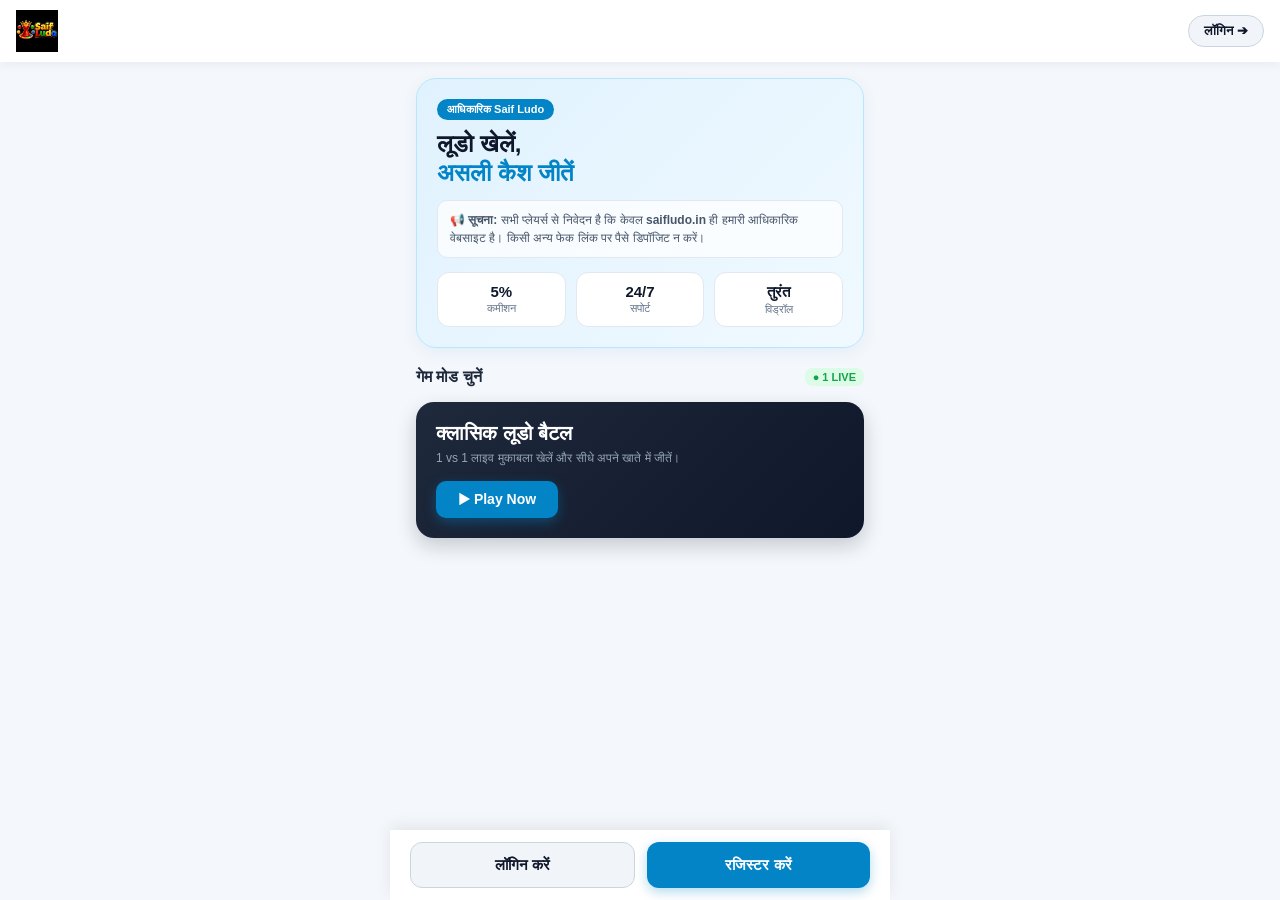
==== commit 6dc091cb: "Update index.html" ====
--- a/index.html
+++ b/index.html
@@ -3,48 +3,423 @@
 <head>
     <meta charset="UTF-8">
     <meta name="viewport" content="width=device-width, initial-scale=1.0">
-    <title>लॉगिन - गेमिंग पोर्टल</title>
-    <link rel="stylesheet" href="style.css">
+    <title>Saif Ludo - खेलें और जीतें</title>
+    <style>
+        * {
+            margin: 0;
+            padding: 0;
+            box-sizing: border-box;
+            font-family: -apple-system, BlinkMacSystemFont, "Segoe UI", Roboto, sans-serif;
+        }
+
+        body {
+            background-color: #f4f7fb;
+            color: #1e293b;
+            padding-bottom: 95px;
+        }
+
+        /* टॉप हेडर */
+        .top-nav {
+            display: flex;
+            justify-content: space-between;
+            align-items: center;
+            padding: 10px 16px;
+            background: #ffffff;
+            box-shadow: 0 2px 10px rgba(0,0,0,0.06);
+            position: sticky;
+            top: 0;
+            z-index: 10;
+        }
+        .brand-logo-img {
+            height: 42px;
+            width: auto;
+            object-fit: contain;
+            display: block;
+        }
+        .header-btn {
+            background: #f1f5f9;
+            border: 1px solid #cbd5e1;
+            padding: 7px 15px;
+            border-radius: 20px;
+            font-weight: 700;
+            font-size: 13px;
+            cursor: pointer;
+            color: #0f172a;
+        }
+
+        .main-content {
+            padding: 16px;
+            max-width: 480px;
+            margin: 0 auto;
+            display: flex;
+            flex-direction: column;
+            gap: 16px;
+        }
+
+        /* वेलकम हीरो बैनर */
+        .hero-banner {
+            background: linear-gradient(135deg, #e0f2fe 0%, #f0f9ff 100%);
+            border: 1px solid #bae6fd;
+            border-radius: 20px;
+            padding: 20px;
+            box-shadow: 0 4px 15px rgba(2, 132, 199, 0.08);
+        }
+        .badge {
+            display: inline-block;
+            background: #0284c7;
+            color: white;
+            font-size: 11px;
+            font-weight: 700;
+            padding: 4px 10px;
+            border-radius: 12px;
+            margin-bottom: 10px;
+        }
+        .hero-title {
+            font-size: 24px;
+            font-weight: 800;
+            color: #0f172a;
+            line-height: 1.2;
+        }
+        .hero-title span { color: #0284c7; }
+        .hero-notice {
+            font-size: 12px;
+            color: #475569;
+            margin-top: 12px;
+            line-height: 1.5;
+            background: rgba(255,255,255,0.75);
+            padding: 10px 12px;
+            border-radius: 10px;
+            border: 1px solid #e2e8f0;
+        }
+
+        /* फीचर्स ग्रिड */
+        .features-grid {
+            display: grid;
+            grid-template-columns: repeat(3, 1fr);
+            gap: 10px;
+            margin-top: 14px;
+        }
+        .feature-box {
+            background: white;
+            padding: 10px;
+            border-radius: 12px;
+            text-align: center;
+            border: 1px solid #e2e8f0;
+        }
+        .feature-val { font-weight: 800; font-size: 15px; color: #0f172a; }
+        .feature-lbl { font-size: 11px; color: #64748b; margin-top: 2px; }
+
+        /* गेम एरीना कार्ड */
+        .arena-header {
+            display: flex;
+            justify-content: space-between;
+            align-items: center;
+            margin-top: 4px;
+        }
+        .arena-title { font-weight: 800; font-size: 16px; }
+        .live-tag {
+            background: #dcfce7;
+            color: #16a34a;
+            font-size: 11px;
+            font-weight: 700;
+            padding: 3px 8px;
+            border-radius: 8px;
+        }
+
+        .ludo-card {
+            background: linear-gradient(135deg, #1e293b, #0f172a);
+            border-radius: 18px;
+            padding: 20px;
+            color: white;
+            box-shadow: 0 8px 20px rgba(15, 23, 42, 0.2);
+        }
+        .ludo-card h3 { font-size: 20px; margin-bottom: 6px; }
+        .ludo-card p { font-size: 12px; color: #94a3b8; margin-bottom: 16px; }
+        .play-btn {
+            background: #0284c7;
+            color: white;
+            border: none;
+            padding: 10px 22px;
+            font-weight: 700;
+            font-size: 14px;
+            border-radius: 10px;
+            cursor: pointer;
+            box-shadow: 0 4px 12px rgba(2, 132, 199, 0.4);
+        }
+
+        /* बॉटम फिक्स्ड बार */
+        .bottom-bar {
+            position: fixed;
+            bottom: 0;
+            left: 0;
+            right: 0;
+            background: white;
+            padding: 12px 20px;
+            display: flex;
+            gap: 12px;
+            box-shadow: 0 -4px 15px rgba(0,0,0,0.08);
+            z-index: 20;
+            max-width: 500px;
+            margin: 0 auto;
+        }
+        .btn-bottom {
+            flex: 1;
+            padding: 13px;
+            border-radius: 12px;
+            font-weight: 700;
+            font-size: 15px;
+            cursor: pointer;
+            border: none;
+            text-align: center;
+        }
+        .btn-login-outline {
+            background: #f1f5f9;
+            color: #0f172a;
+            border: 1px solid #cbd5e1;
+        }
+        .btn-register-solid {
+            background: #0284c7;
+            color: white;
+            box-shadow: 0 4px 12px rgba(2, 132, 199, 0.3);
+        }
+
+        /* पॉप-अप मॉडल */
+        .modal {
+            display: none;
+            position: fixed;
+            top: 0;
+            left: 0;
+            width: 100%;
+            height: 100%;
+            background: rgba(0,0,0,0.6);
+            backdrop-filter: blur(3px);
+            justify-content: center;
+            align-items: center;
+            z-index: 50;
+            padding: 20px;
+        }
+        .modal-box {
+            background: white;
+            width: 100%;
+            max-width: 360px;
+            padding: 24px;
+            border-radius: 20px;
+            position: relative;
+        }
+        .modal-title { font-size: 18px; font-weight: 800; margin-bottom: 6px; }
+        .modal-subtitle { font-size: 13px; color: #64748b; margin-bottom: 16px; }
+        .input-field {
+            width: 100%;
+            padding: 12px;
+            border: 1px solid #cbd5e1;
+            border-radius: 10px;
+            font-size: 15px;
+            margin-bottom: 12px;
+            outline: none;
+        }
+        .input-field:focus { border-color: #0284c7; }
+        .submit-btn {
+            width: 100%;
+            background: #0284c7;
+            color: white;
+            padding: 12px;
+            border: none;
+            border-radius: 10px;
+            font-size: 16px;
+            font-weight: 700;
+            cursor: pointer;
+        }
+        .close-btn {
+            position: absolute;
+            top: 14px;
+            right: 18px;
+            font-size: 22px;
+            cursor: pointer;
+            color: #64748b;
+        }
+    </style>
 </head>
 <body>
 
-    <!-- मोबाइल नंबर दर्ज करने का बॉक्स -->
-    <div class="container" id="login-box">
-        <h2>स्वागत है</h2>
-        <p>लॉगिन करने के लिए अपना मोबाइल नंबर दर्ज करें</p>
+    <!-- टॉप हेडर में लोगो -->
+    <div class="top-nav">
+        <img src="logo.png" alt="Saif Ludo" class="brand-logo-img">
+        <button class="header-btn" onclick="openAuth('login')">लॉगिन ➔</button>
+    </div>
+
+    <div class="main-content">
         
-        <input type="tel" id="phone" class="input-box" placeholder="मोबाइल नंबर (10 अंक)" maxlength="10">
-        <button class="btn" onclick="sendOTP()">ओटीपी भेजें</button>
+        <!-- वेलकम बैनर -->
+        <div class="hero-banner">
+            <span class="badge">आधिकारिक Saif Ludo</span>
+            <div class="hero-title">लूडो खेलें,<br><span>असली कैश जीतें</span></div>
+            <div class="hero-notice">
+                📢 <strong>सूचना:</strong> सभी प्लेयर्स से निवेदन है कि केवल <strong>saifludo.in</strong> ही हमारी आधिकारिक वेबसाइट है। किसी अन्य फेक लिंक पर पैसे डिपॉजिट न करें।
+            </div>
+
+            <!-- फीचर्स -->
+            <div class="features-grid">
+                <div class="feature-box">
+                    <div class="feature-val">5%</div>
+                    <div class="feature-lbl">कमीशन</div>
+                </div>
+                <div class="feature-box">
+                    <div class="feature-val">24/7</div>
+                    <div class="feature-lbl">सपोर्ट</div>
+                </div>
+                <div class="feature-box">
+                    <div class="feature-val">तुरंत</div>
+                    <div class="feature-lbl">विड्रॉल</div>
+                </div>
+            </div>
+        </div>
+
+        <!-- लूडो गेम सेक्शन -->
+        <div class="arena-header">
+            <span class="arena-title">गेम मोड चुनें</span>
+            <span class="live-tag">● 1 LIVE</span>
+        </div>
+
+        <div class="ludo-card">
+            <h3>क्लासिक लूडो बैटल</h3>
+            <p>1 vs 1 लाइव मुकाबला खेलें और सीधे अपने खाते में जीतें।</p>
+            <button class="play-btn" onclick="openAuth('smart')">▶ Play Now</button>
+        </div>
+
     </div>
 
-    <!-- ओटीपी दर्ज करने का बॉक्स (शुरुआत में छुपा रहेगा) -->
-    <div class="container" id="otp-box" style="display: none;">
-        <h2>ओटीपी वेरिफाई करें</h2>
-        <p>आपके नंबर पर भेजा गया 6 अंकों का कोड दर्ज करें</p>
-        
-        <input type="text" id="otp" class="input-box" placeholder="6-digit OTP" maxlength="6">
-        <button class="btn" onclick="verifyOTP()">वेरिफाई और लॉगिन</button>
+    <!-- बॉटम फिक्स्ड बटन -->
+    <div class="bottom-bar">
+        <button class="btn-bottom btn-login-outline" onclick="openAuth('login')">लॉगिन करें</button>
+        <button class="btn-bottom btn-register-solid" onclick="openAuth('register')">रजिस्टर करें</button>
     </div>
 
+    <!-- पॉप-अप फॉर्म -->
+    <div class="modal" id="authModal">
+        <div class="modal-box">
+            <span class="close-btn" onclick="closeModal()">&times;</span>
+
+            <!-- चरण 1: मोबाइल नंबर -->
+            <div id="step-number">
+                <div class="modal-title" id="m-title">Saif Ludo में आपका स्वागत है</div>
+                <div class="modal-subtitle" id="m-desc">आगे बढ़ने के लिए मोबाइल नंबर दर्ज करें।</div>
+
+                <input type="tel" id="user-phone" class="input-field" placeholder="मोबाइल नंबर (10 अंक)" maxlength="10">
+                <button class="submit-btn" onclick="processNumber()">आगे बढ़ें</button>
+            </div>
+
+            <!-- चरण 2: नया यूजर फॉर्म -->
+            <div id="step-details" style="display: none;">
+                <div class="modal-title">प्रोफाइल पूरी करें</div>
+                <div class="modal-subtitle">नए यूजर के लिए विवरण आवश्यक है।</div>
+
+                <input type="text" id="user-name" class="input-field" placeholder="पूरा नाम">
+                <input type="date" id="user-dob" class="input-field">
+                <button class="submit-btn" onclick="sendMockOTP()">ओटीपी प्राप्त करें</button>
+            </div>
+
+            <!-- चरण 3: ओटीपी -->
+            <div id="step-otp" style="display: none;">
+                <div class="modal-title">ओटीपी वेरिफाई करें</div>
+                <div class="modal-subtitle">नंबर पर भेजा गया 6 अंकों का कोड दर्ज करें।</div>
+
+                <input type="text" id="user-otp" class="input-field" placeholder="6-digit OTP" maxlength="6">
+                <button class="submit-btn" onclick="verifyAndRedirect()">सत्यापित करें</button>
+            </div>
+
+        </div>
+    </div>
+
     <script>
-        function sendOTP() {
-            var phone = document.getElementById("phone").value;
-            if(phone.length === 10) {
-                alert("ओटीपी भेज दिया गया है!");
-                document.getElementById("login-box").style.display = "none";
-                document.getElementById("otp-box").style.display = "block";
+        window.onload = function() {
+            var loginExpiry = localStorage.getItem("user_session_expiry");
+            if (loginExpiry && new Date().getTime() < parseInt(loginExpiry)) {
+                window.location.href = "home.html";
+            }
+        };
+
+        var currentMode = "smart";
+        var existingDatabaseNumbers = ["9876543210", "9999999999"];
+
+        function openAuth(mode) {
+            currentMode = mode;
+            document.getElementById("step-number").style.display = "block";
+            document.getElementById("step-details").style.display = "none";
+            document.getElementById("step-otp").style.display = "none";
+            document.getElementById("user-phone").value = "";
+
+            if(mode === 'login') {
+                document.getElementById("m-title").innerText = "लॉगिन करें";
+                document.getElementById("m-desc").innerText = "अपना रजिस्टर्ड मोबाइल नंबर दर्ज करें।";
+            } else if(mode === 'register') {
+                document.getElementById("m-title").innerText = "नया खाता बनाएं";
+                document.getElementById("m-desc").innerText = "रजिस्टर करने के लिए मोबाइल नंबर दर्ज करें।";
             } else {
-                alert("कृपया सही 10 अंकों का मोबाइल नंबर दर्ज करें।");
-            }
-        }
-
-        function verifyOTP() {
-            var otp = document.getElementById("otp").value;
-            if(otp.length === 6) {
-                alert("लॉगिन सफल रहा!");
+                document.getElementById("m-title").innerText = "Saif Ludo खेलें";
+                document.getElementById("m-desc").innerText = "लॉगिन या रजिस्टर करने के लिए नंबर दर्ज करें।";
+            }
+
+            document.getElementById("authModal").style.display = "flex";
+        }
+
+        function closeModal() {
+            document.getElementById("authModal").style.display = "none";
+        }
+
+        function processNumber() {
+            var phone = document.getElementById("user-phone").value.trim();
+            if (phone.length !== 10) {
+                alert("कृपया 10 अंकों का सही मोबाइल नंबर दर्ज करें।");
+                return;
+            }
+
+            var isRegistered = existingDatabaseNumbers.includes(phone);
+
+            if (currentMode === 'register' && isRegistered) {
+                alert("⚠️ यह नंबर पहले से रजिस्टर्ड है! कृपया सीधे 'लॉगिन करें' बटन पर क्लिक करके गेम खेलें।");
+                openAuth('login');
+                document.getElementById("user-phone").value = phone;
+                return;
+            }
+
+            if (currentMode === 'login' && !isRegistered) {
+                alert("❌ यह नंबर रजिस्टर्ड नहीं है! कृपया पहले 'रजिस्टर करें' पर जाकर खाता बनाएं।");
+                openAuth('register');
+                document.getElementById("user-phone").value = phone;
+                return;
+            }
+
+            if (!isRegistered) {
+                document.getElementById("step-number").style.display = "none";
+                document.getElementById("step-details").style.display = "block";
+            } else {
+                sendMockOTP();
+            }
+        }
+
+        function sendMockOTP() {
+            var name = document.getElementById("user-name").value;
+            if (document.getElementById("step-details").style.display === "block" && !name) {
+                alert("कृपया अपना नाम दर्ज करें।");
+                return;
+            }
+            alert("ओटीपी भेज दिया गया है!");
+            document.getElementById("step-number").style.display = "none";
+            document.getElementById("step-details").style.display = "none";
+            document.getElementById("step-otp").style.display = "block";
+        }
+
+        function verifyAndRedirect() {
+            var otp = document.getElementById("user-otp").value.trim();
+            if (otp.length === 6) {
+                var sevenDaysLater = new Date().getTime() + (7 * 24 * 60 * 60 * 1000);
+                localStorage.setItem("user_session_expiry", sevenDaysLater);
+                localStorage.setItem("is_logged_in", "true");
+
+                alert("सफल! रीडायरेक्ट हो रहा है...");
                 window.location.href = "home.html";
             } else {
-                alert("कृपया वैध 6 अंकों का कोड दर्ज करें।");
+                alert("कृपया सही 6 अंकों का कोड दर्ज करें।");
             }
         }
     </script>
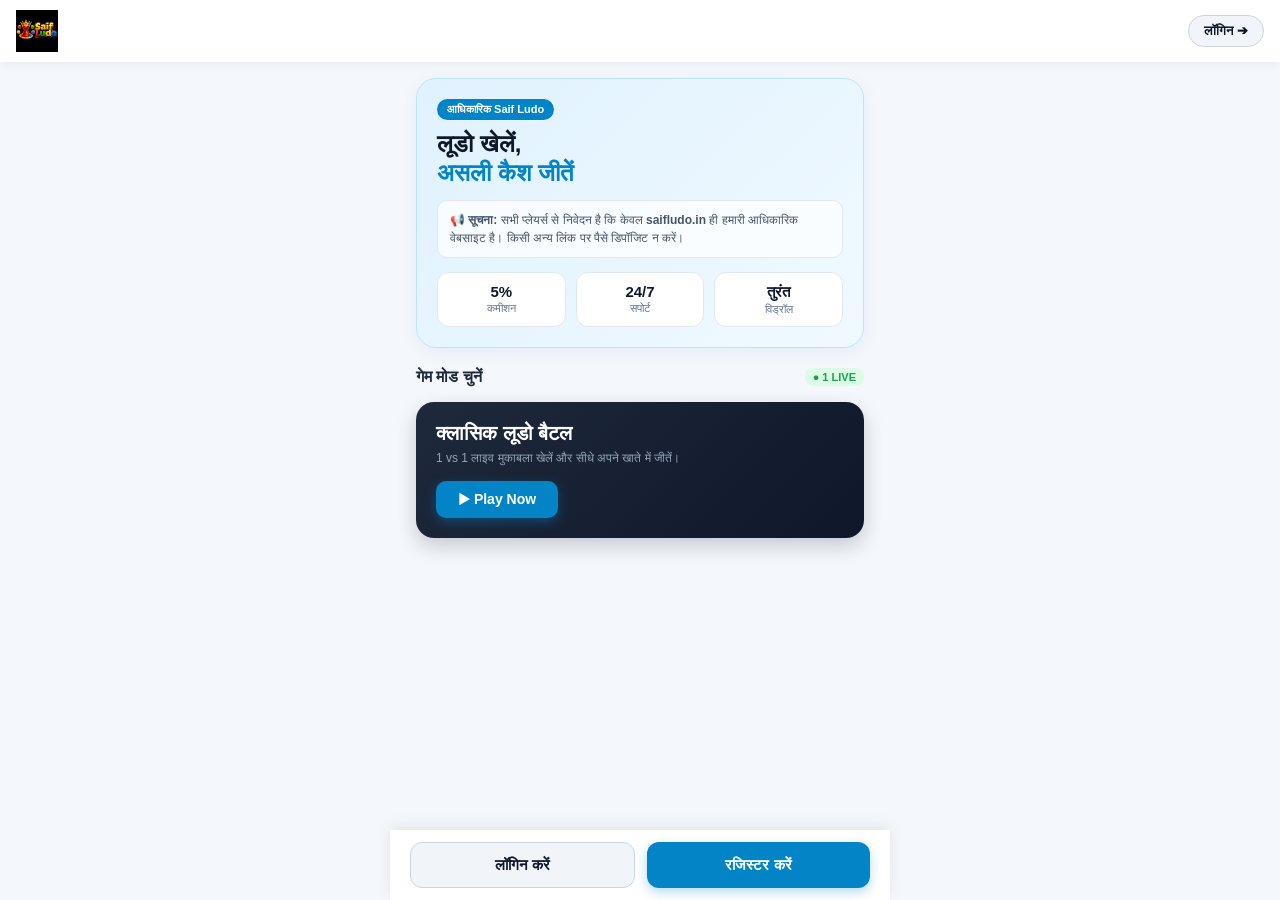
==== commit 14d6aee2: "Update index.html" ====
--- a/index.html
+++ b/index.html
@@ -218,6 +218,35 @@
             outline: none;
         }
         .input-field:focus { border-color: #0284c7; }
+
+        /* जन्मतिथि इनपुट कंटेनर */
+        .dob-wrapper {
+            position: relative;
+            margin-bottom: 12px;
+        }
+        .dob-wrapper .input-field {
+            margin-bottom: 0;
+            padding-right: 44px;
+        }
+        .dob-icon {
+            position: absolute;
+            right: 12px;
+            top: 50%;
+            transform: translateY(-50%);
+            font-size: 19px;
+            pointer-events: none;
+        }
+        .native-dob-trigger {
+            position: absolute;
+            right: 8px;
+            top: 50%;
+            transform: translateY(-50%);
+            width: 32px;
+            height: 32px;
+            opacity: 0;
+            cursor: pointer;
+        }
+
         .submit-btn {
             width: 100%;
             background: #0284c7;
@@ -228,6 +257,7 @@
             font-size: 16px;
             font-weight: 700;
             cursor: pointer;
+            margin-top: 4px;
         }
         .close-btn {
             position: absolute;
@@ -254,7 +284,7 @@
             <span class="badge">आधिकारिक Saif Ludo</span>
             <div class="hero-title">लूडो खेलें,<br><span>असली कैश जीतें</span></div>
             <div class="hero-notice">
-                📢 <strong>सूचना:</strong> सभी प्लेयर्स से निवेदन है कि केवल <strong>saifludo.in</strong> ही हमारी आधिकारिक वेबसाइट है। किसी अन्य फेक लिंक पर पैसे डिपॉजिट न करें।
+                📢 <strong>सूचना:</strong> सभी प्लेयर्स से निवेदन है कि केवल <strong>saifludo.in</strong> ही हमारी आधिकारिक वेबसाइट है। किसी अन्य लिंक पर पैसे डिपॉजिट न करें।
             </div>
 
             <!-- फीचर्स -->
@@ -311,10 +341,17 @@
             <!-- चरण 2: नया यूजर फॉर्म -->
             <div id="step-details" style="display: none;">
                 <div class="modal-title">प्रोफाइल पूरी करें</div>
-                <div class="modal-subtitle">नए यूजर के लिए विवरण आवश्यक है।</div>
-
-                <input type="text" id="user-name" class="input-field" placeholder="पूरा नाम">
-                <input type="date" id="user-dob" class="input-field">
+                <div class="modal-subtitle">नए प्लेयर के लिए विवरण आवश्यक है।</div>
+
+                <input type="text" id="user-name" class="input-field" placeholder="पूरा नाम दर्ज करें">
+                
+                <!-- ऑटो-फॉर्मेट और कैलेंडर वाला जन्मतिथि बॉक्स -->
+                <div class="dob-wrapper">
+                    <input type="text" id="user-dob" class="input-field" placeholder="जन्म तिथि दर्ज करें (DD/MM/YYYY)" maxlength="10">
+                    <input type="date" id="native-dob-picker" class="native-dob-trigger" title="कैलेंडर से चुनें">
+                    <span class="dob-icon">📅</span>
+                </div>
+
                 <button class="submit-btn" onclick="sendMockOTP()">ओटीपी प्राप्त करें</button>
             </div>
 
@@ -336,7 +373,33 @@
             if (loginExpiry && new Date().getTime() < parseInt(loginExpiry)) {
                 window.location.href = "home.html";
             }
+
+            // कैलेंडर में आज के बाद की भविष्य की तारीख ब्लॉक करना (max = today)
+            var todayStr = new Date().toISOString().split('T')[0];
+            var picker = document.getElementById("native-dob-picker");
+            if(picker) {
+                picker.setAttribute("max", todayStr);
+            }
         };
+
+        // कैलेंडर से तारीख चुनने पर DD/MM/YYYY में कन्वर्ट करना
+        document.getElementById("native-dob-picker").addEventListener("change", function() {
+            if (!this.value) return;
+            var parts = this.value.split('-'); // YYYY-MM-DD
+            document.getElementById("user-dob").value = parts[2] + '/' + parts[1] + '/' + parts[0];
+        });
+
+        // टाइप करते समय ऑटोमैटिक स्लैश (/) लगाना
+        document.getElementById("user-dob").addEventListener("input", function(e) {
+            var val = this.value.replace(/\D/g, '').slice(0, 8); // केवल नंबर
+            if (val.length >= 5) {
+                this.value = val.slice(0, 2) + '/' + val.slice(2, 4) + '/' + val.slice(4);
+            } else if (val.length >= 3) {
+                this.value = val.slice(0, 2) + '/' + val.slice(2);
+            } else {
+                this.value = val;
+            }
+        });
 
         var currentMode = "smart";
         var existingDatabaseNumbers = ["9876543210", "9999999999"];
@@ -398,11 +461,37 @@
         }
 
         function sendMockOTP() {
-            var name = document.getElementById("user-name").value;
-            if (document.getElementById("step-details").style.display === "block" && !name) {
-                alert("कृपया अपना नाम दर्ज करें।");
-                return;
-            }
+            var name = document.getElementById("user-name").value.trim();
+            var dob = document.getElementById("user-dob").value.trim();
+
+            if (!name) {
+                alert("कृपया अपना पूरा नाम दर्ज करें।");
+                return;
+            }
+
+            if (!dob || dob.length !== 10) {
+                alert("कृपया सही जन्म तिथि दर्ज करें (उदा. 15/08/2000)।");
+                return;
+            }
+
+            // जन्मतिथि की वैधता और भविष्य की तारीख की जाँच
+            var parts = dob.split('/');
+            var day = parseInt(parts[0], 10);
+            var month = parseInt(parts[1], 10) - 1;
+            var year = parseInt(parts[2], 10);
+            var chosenDate = new Date(year, month, day);
+            var today = new Date();
+
+            if (isNaN(chosenDate.getTime()) || day < 1 || day > 31 || month < 0 || month > 11) {
+                alert("⚠️ दर्ज की गई जन्म तिथि अमान्य है!");
+                return;
+            }
+
+            if (chosenDate > today) {
+                alert("⚠️ अमान्य जन्म तिथि! आप आज या भविष्य की तारीख नहीं चुन सकते।");
+                return;
+            }
+
             alert("ओटीपी भेज दिया गया है!");
             document.getElementById("step-number").style.display = "none";
             document.getElementById("step-details").style.display = "none";
@@ -426,3 +515,4 @@
 
 </body>
 </html>
+
